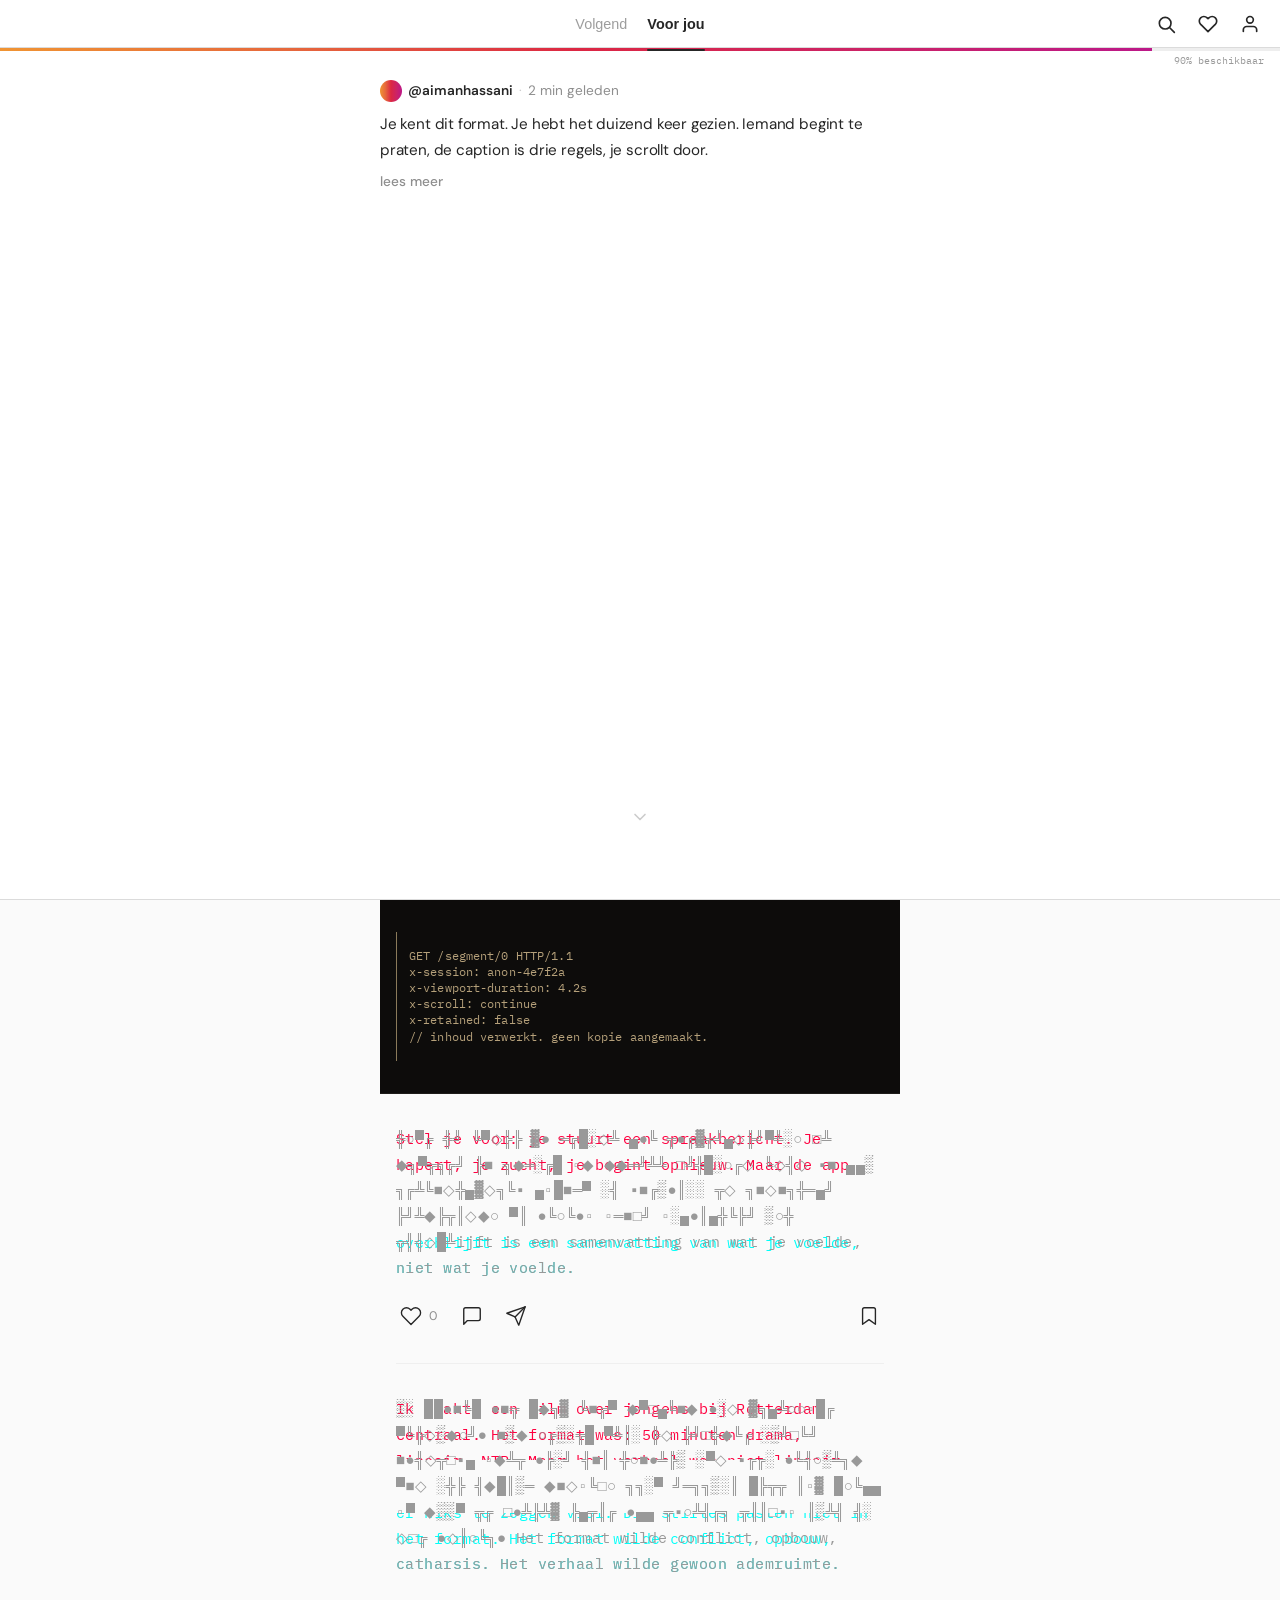
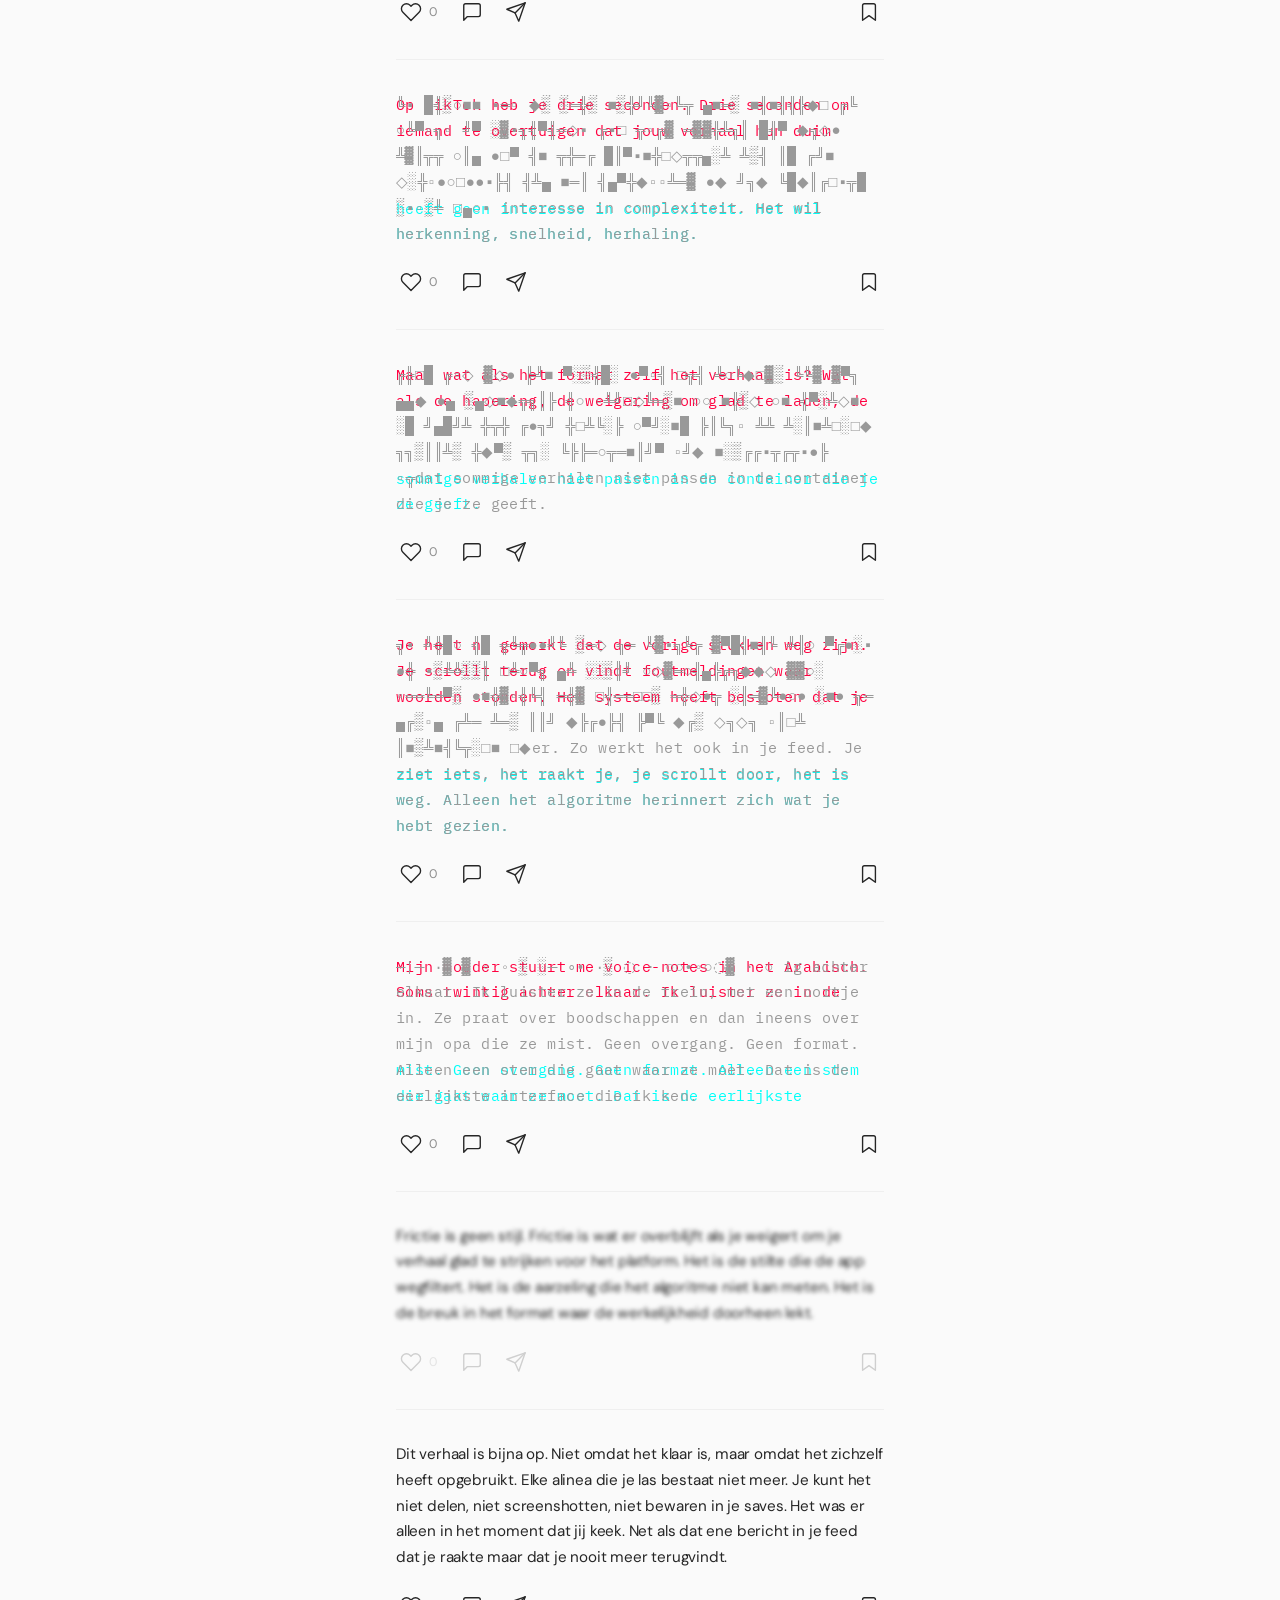
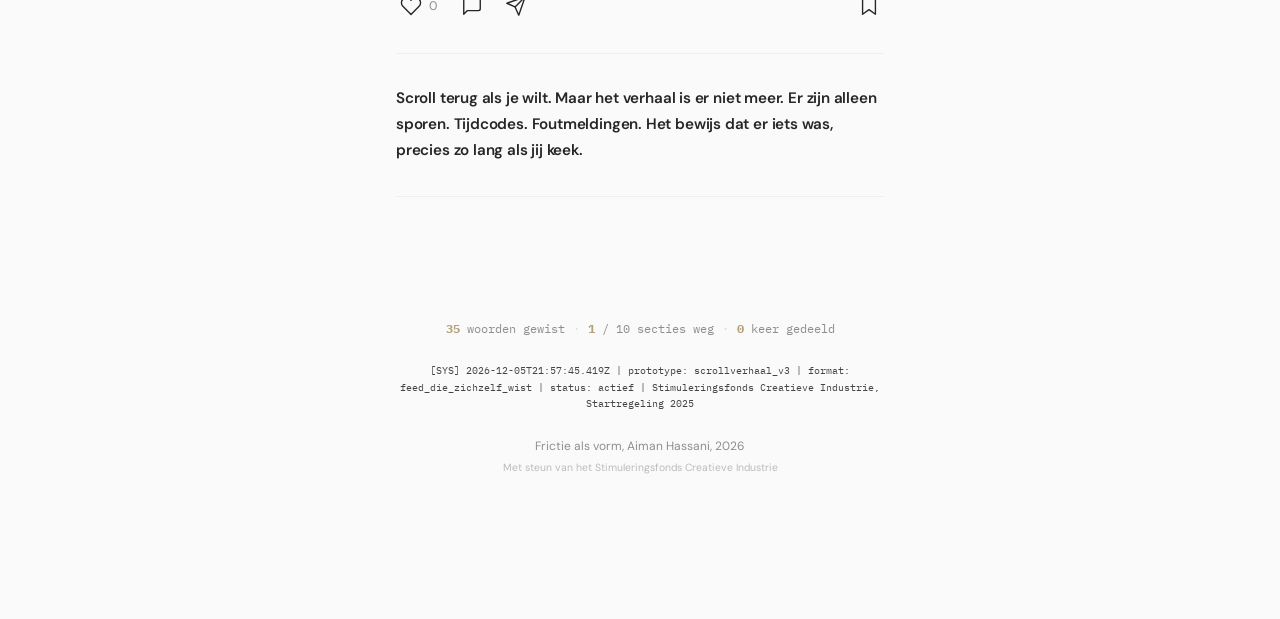
==== index.html @ 8cb54ba6 "Prototype 1: scrollverhaal als kapotte feed (v3)" ====
<!DOCTYPE html>
<html lang="nl">
<head>
  <meta charset="UTF-8">
  <meta name="viewport" content="width=device-width, initial-scale=1.0">
  <title>Frictie als vorm — Scrollverhaal</title>
  <!-- DM Sans: humanist, slightly warm — reads as "written by a person"
       IBM Plex Mono: institutional machine output, not hacker movie prop -->
  <link rel="preconnect" href="https://fonts.googleapis.com">
  <link rel="preconnect" href="https://fonts.gstatic.com" crossorigin>
  <link href="https://fonts.googleapis.com/css2?family=DM+Sans:ital,opsz,wght@0,9..40,400;0,9..40,500;0,9..40,600;1,9..40,400&family=IBM+Plex+Mono:wght@400;500&display=swap" rel="stylesheet">
  <link rel="stylesheet" href="glitch.css">
  <link rel="stylesheet" href="style.css">
</head>
<body>

  <!-- Platform nav: Volgend | Voor jou tabs + SVG icons
       The chrome stays pristine. Only what you said is at risk. -->
  <nav class="platform-nav">
    <div class="nav-left">
      <!-- wordmark only, no icon -->
    </div>

    <div class="nav-center">
      <button class="nav-tab" id="tabVolgend">Volgend</button>
      <button class="nav-tab nav-tab-active" id="tabVoorJou">Voor jou</button>
    </div>

    <div class="nav-right">
      <button class="nav-btn" aria-label="Zoeken">
        <svg width="20" height="20" viewBox="0 0 24 24" fill="none"
             stroke="currentColor" stroke-width="2"
             stroke-linecap="round" stroke-linejoin="round">
          <circle cx="11" cy="11" r="7"/>
          <line x1="16.5" y1="16.5" x2="22" y2="22"/>
        </svg>
      </button>
      <button class="nav-btn" aria-label="Notificaties">
        <svg width="20" height="20" viewBox="0 0 24 24" fill="none"
             stroke="currentColor" stroke-width="2"
             stroke-linecap="round" stroke-linejoin="round">
          <path d="M20.84 4.61a5.5 5.5 0 0 0-7.78 0L12 5.67l-1.06-1.06a5.5 5.5 0 0 0-7.78 7.78l1.06 1.06L12 21.23l7.78-7.78 1.06-1.06a5.5 5.5 0 0 0 0-7.78z"/>
        </svg>
      </button>
      <button class="nav-btn" aria-label="Profiel">
        <svg width="20" height="20" viewBox="0 0 24 24" fill="none"
             stroke="currentColor" stroke-width="2"
             stroke-linecap="round" stroke-linejoin="round">
          <path d="M20 21v-2a4 4 0 0 0-4-4H8a4 4 0 0 0-4 4v2"/>
          <circle cx="12" cy="7" r="4"/>
        </svg>
      </button>
    </div>
  </nav>

  <!-- Progress bar die achteruit gaat -->
  <div class="progress-container">
    <div class="progress-bar" id="progressBar"></div>
    <span class="progress-label" id="progressLabel">100% beschikbaar</span>
  </div>

  <header class="intro">
    <div class="intro-inner">
      <!-- No meta-commentary title. The first screen looks like a real post.
           The dissolution should be a shock, not a fulfilled expectation. -->
      <p class="intro-meta">
        <span class="intro-avatar" aria-hidden="true"></span>
        <span class="intro-author">@aimanhassani</span>
        <span class="intro-dot">·</span>
        <span class="intro-time">2 min geleden</span>
      </p>
      <p class="intro-caption">Je kent dit format. Je hebt het duizend keer gezien. Iemand begint te praten, de caption is drie regels, je scrollt door.</p>
      <!-- "lees meer" is non-functional — like Instagram's caption expand.
           It exists only to sell the platform mimicry. Scroll to continue. -->
      <p class="intro-more"><span class="intro-more-link">lees meer</span></p>
    </div>
    <!-- SVG chevron, not Unicode arrow — Instagram doesn't have scroll indicators
         but we keep a subtle one for affordance; it hides on first scroll -->
    <div class="scroll-indicator" id="scrollIndicator">
      <svg width="20" height="20" viewBox="0 0 24 24" fill="none"
           stroke="currentColor" stroke-width="2"
           stroke-linecap="round" stroke-linejoin="round">
        <polyline points="6 9 12 15 18 9"/>
      </svg>
    </div>
  </header>

  <main id="story">

    <section class="segment" data-segment="0">
      <div class="segment-content">
        <p>Je kent dit format. Je hebt het duizend keer gezien. Iemand begint te praten, de caption is drie regels, je scrollt door. Het algoritme zegt: deze persoon is 6,2 seconden je aandacht waard. Daarna: volgende.</p>
      </div>
      <div class="segment-ghost" aria-hidden="true"></div>
      <div class="segment-ui">
        <button class="ui-heart" aria-label="Vind ik leuk">
          <svg width="22" height="22" viewBox="0 0 24 24" fill="none" stroke="currentColor" stroke-width="1.5" stroke-linecap="round" stroke-linejoin="round" aria-hidden="true"><path d="M20.84 4.61a5.5 5.5 0 0 0-7.78 0L12 5.67l-1.06-1.06a5.5 5.5 0 0 0-7.78 7.78l1.06 1.06L12 21.23l7.78-7.78 1.06-1.06a5.5 5.5 0 0 0 0-7.78z"/></svg>
          <span class="heart-count">0</span>
        </button>
        <button class="ui-comment" aria-label="Reageren">
          <svg width="22" height="22" viewBox="0 0 24 24" fill="none" stroke="currentColor" stroke-width="1.5" stroke-linecap="round" stroke-linejoin="round" aria-hidden="true"><path d="M21 15a2 2 0 0 1-2 2H7l-4 4V5a2 2 0 0 1 2-2h14a2 2 0 0 1 2 2z"/></svg>
          <span class="ui-err">uitgeschakeld</span>
        </button>
        <button class="ui-share" aria-label="Delen">
          <svg width="22" height="22" viewBox="0 0 24 24" fill="none" stroke="currentColor" stroke-width="1.5" stroke-linecap="round" stroke-linejoin="round" aria-hidden="true"><line x1="22" y1="2" x2="11" y2="13"/><polygon points="22 2 15 22 11 13 2 9 22 2"/></svg>
          <span class="ui-err">niet deelbaar</span>
        </button>
        <button class="ui-save" aria-label="Opslaan">
          <svg width="22" height="22" viewBox="0 0 24 24" fill="none" stroke="currentColor" stroke-width="1.5" stroke-linecap="round" stroke-linejoin="round" aria-hidden="true"><path d="M19 21l-7-5-7 5V5a2 2 0 0 1 2-2h10a2 2 0 0 1 2 2z"/></svg>
          <span class="ui-err">niet op te slaan</span>
        </button>
      </div>
    </section>

    <section class="segment" data-segment="1">
      <div class="segment-content">
        <p>Stel je voor: je stuurt een spraakbericht. Je hapert, je zucht, je begint opnieuw. Maar de app transcribeert alleen de woorden. De aarzeling verdwijnt. De stilte wordt witruimte. Wat overblijft is een samenvatting van wat je voelde, niet wat je voelde.</p>
      </div>
      <div class="segment-ghost" aria-hidden="true"></div>
      <div class="segment-ui">
        <button class="ui-heart" aria-label="Vind ik leuk">
          <svg width="22" height="22" viewBox="0 0 24 24" fill="none" stroke="currentColor" stroke-width="1.5" stroke-linecap="round" stroke-linejoin="round" aria-hidden="true"><path d="M20.84 4.61a5.5 5.5 0 0 0-7.78 0L12 5.67l-1.06-1.06a5.5 5.5 0 0 0-7.78 7.78l1.06 1.06L12 21.23l7.78-7.78 1.06-1.06a5.5 5.5 0 0 0 0-7.78z"/></svg>
          <span class="heart-count">0</span>
        </button>
        <button class="ui-comment" aria-label="Reageren">
          <svg width="22" height="22" viewBox="0 0 24 24" fill="none" stroke="currentColor" stroke-width="1.5" stroke-linecap="round" stroke-linejoin="round" aria-hidden="true"><path d="M21 15a2 2 0 0 1-2 2H7l-4 4V5a2 2 0 0 1 2-2h14a2 2 0 0 1 2 2z"/></svg>
          <span class="ui-err">uitgeschakeld</span>
        </button>
        <button class="ui-share" aria-label="Delen">
          <svg width="22" height="22" viewBox="0 0 24 24" fill="none" stroke="currentColor" stroke-width="1.5" stroke-linecap="round" stroke-linejoin="round" aria-hidden="true"><line x1="22" y1="2" x2="11" y2="13"/><polygon points="22 2 15 22 11 13 2 9 22 2"/></svg>
          <span class="ui-err">niet deelbaar</span>
        </button>
        <button class="ui-save" aria-label="Opslaan">
          <svg width="22" height="22" viewBox="0 0 24 24" fill="none" stroke="currentColor" stroke-width="1.5" stroke-linecap="round" stroke-linejoin="round" aria-hidden="true"><path d="M19 21l-7-5-7 5V5a2 2 0 0 1 2-2h10a2 2 0 0 1 2 2z"/></svg>
          <span class="ui-err">niet op te slaan</span>
        </button>
      </div>
    </section>

    <section class="segment" data-segment="2">
      <div class="segment-content">
        <p>Ik maakte een film over jongens bij Rotterdam Centraal. Het format was: 50 minuten drama, lineair, NTR. Maar het verhaal was niet lineair. Het had gaten. Stiltes waar niemand iets zei omdat er niks te zeggen viel. Die stiltes pasten niet in het format. Het format wilde conflict, opbouw, catharsis. Het verhaal wilde gewoon ademruimte.</p>
      </div>
      <div class="segment-ghost" aria-hidden="true"></div>
      <div class="segment-ui">
        <button class="ui-heart" aria-label="Vind ik leuk">
          <svg width="22" height="22" viewBox="0 0 24 24" fill="none" stroke="currentColor" stroke-width="1.5" stroke-linecap="round" stroke-linejoin="round" aria-hidden="true"><path d="M20.84 4.61a5.5 5.5 0 0 0-7.78 0L12 5.67l-1.06-1.06a5.5 5.5 0 0 0-7.78 7.78l1.06 1.06L12 21.23l7.78-7.78 1.06-1.06a5.5 5.5 0 0 0 0-7.78z"/></svg>
          <span class="heart-count">0</span>
        </button>
        <button class="ui-comment" aria-label="Reageren">
          <svg width="22" height="22" viewBox="0 0 24 24" fill="none" stroke="currentColor" stroke-width="1.5" stroke-linecap="round" stroke-linejoin="round" aria-hidden="true"><path d="M21 15a2 2 0 0 1-2 2H7l-4 4V5a2 2 0 0 1 2-2h14a2 2 0 0 1 2 2z"/></svg>
          <span class="ui-err">uitgeschakeld</span>
        </button>
        <button class="ui-share" aria-label="Delen">
          <svg width="22" height="22" viewBox="0 0 24 24" fill="none" stroke="currentColor" stroke-width="1.5" stroke-linecap="round" stroke-linejoin="round" aria-hidden="true"><line x1="22" y1="2" x2="11" y2="13"/><polygon points="22 2 15 22 11 13 2 9 22 2"/></svg>
          <span class="ui-err">niet deelbaar</span>
        </button>
        <button class="ui-save" aria-label="Opslaan">
          <svg width="22" height="22" viewBox="0 0 24 24" fill="none" stroke="currentColor" stroke-width="1.5" stroke-linecap="round" stroke-linejoin="round" aria-hidden="true"><path d="M19 21l-7-5-7 5V5a2 2 0 0 1 2-2h10a2 2 0 0 1 2 2z"/></svg>
          <span class="ui-err">niet op te slaan</span>
        </button>
      </div>
    </section>

    <section class="segment" data-segment="3">
      <div class="segment-content">
        <p>Op TikTok heb je drie seconden. Drie seconden om iemand te overtuigen dat jouw verhaal hun duim waard is. Dat is geen storytelling. Dat is een sollicitatie bij een algoritme. En het algoritme heeft geen interesse in complexiteit. Het wil herkenning, snelheid, herhaling.</p>
      </div>
      <div class="segment-ghost" aria-hidden="true"></div>
      <div class="segment-ui">
        <button class="ui-heart" aria-label="Vind ik leuk">
          <svg width="22" height="22" viewBox="0 0 24 24" fill="none" stroke="currentColor" stroke-width="1.5" stroke-linecap="round" stroke-linejoin="round" aria-hidden="true"><path d="M20.84 4.61a5.5 5.5 0 0 0-7.78 0L12 5.67l-1.06-1.06a5.5 5.5 0 0 0-7.78 7.78l1.06 1.06L12 21.23l7.78-7.78 1.06-1.06a5.5 5.5 0 0 0 0-7.78z"/></svg>
          <span class="heart-count">0</span>
        </button>
        <button class="ui-comment" aria-label="Reageren">
          <svg width="22" height="22" viewBox="0 0 24 24" fill="none" stroke="currentColor" stroke-width="1.5" stroke-linecap="round" stroke-linejoin="round" aria-hidden="true"><path d="M21 15a2 2 0 0 1-2 2H7l-4 4V5a2 2 0 0 1 2-2h14a2 2 0 0 1 2 2z"/></svg>
          <span class="ui-err">uitgeschakeld</span>
        </button>
        <button class="ui-share" aria-label="Delen">
          <svg width="22" height="22" viewBox="0 0 24 24" fill="none" stroke="currentColor" stroke-width="1.5" stroke-linecap="round" stroke-linejoin="round" aria-hidden="true"><line x1="22" y1="2" x2="11" y2="13"/><polygon points="22 2 15 22 11 13 2 9 22 2"/></svg>
          <span class="ui-err">niet deelbaar</span>
        </button>
        <button class="ui-save" aria-label="Opslaan">
          <svg width="22" height="22" viewBox="0 0 24 24" fill="none" stroke="currentColor" stroke-width="1.5" stroke-linecap="round" stroke-linejoin="round" aria-hidden="true"><path d="M19 21l-7-5-7 5V5a2 2 0 0 1 2-2h10a2 2 0 0 1 2 2z"/></svg>
          <span class="ui-err">niet op te slaan</span>
        </button>
      </div>
    </section>

    <section class="segment" data-segment="4">
      <div class="segment-content">
        <p>Maar wat als het format zelf het verhaal is? Wat als de hapering, de weigering om glad te laden, de tekst die niet blijft staan, juist de betekenis draagt? Niet als kunstgreep. Als eerlijkheid. Omdat sommige verhalen niet passen in de container die je ze geeft.</p>
      </div>
      <div class="segment-ghost" aria-hidden="true"></div>
      <div class="segment-ui">
        <button class="ui-heart" aria-label="Vind ik leuk">
          <svg width="22" height="22" viewBox="0 0 24 24" fill="none" stroke="currentColor" stroke-width="1.5" stroke-linecap="round" stroke-linejoin="round" aria-hidden="true"><path d="M20.84 4.61a5.5 5.5 0 0 0-7.78 0L12 5.67l-1.06-1.06a5.5 5.5 0 0 0-7.78 7.78l1.06 1.06L12 21.23l7.78-7.78 1.06-1.06a5.5 5.5 0 0 0 0-7.78z"/></svg>
          <span class="heart-count">0</span>
        </button>
        <button class="ui-comment" aria-label="Reageren">
          <svg width="22" height="22" viewBox="0 0 24 24" fill="none" stroke="currentColor" stroke-width="1.5" stroke-linecap="round" stroke-linejoin="round" aria-hidden="true"><path d="M21 15a2 2 0 0 1-2 2H7l-4 4V5a2 2 0 0 1 2-2h14a2 2 0 0 1 2 2z"/></svg>
          <span class="ui-err">uitgeschakeld</span>
        </button>
        <button class="ui-share" aria-label="Delen">
          <svg width="22" height="22" viewBox="0 0 24 24" fill="none" stroke="currentColor" stroke-width="1.5" stroke-linecap="round" stroke-linejoin="round" aria-hidden="true"><line x1="22" y1="2" x2="11" y2="13"/><polygon points="22 2 15 22 11 13 2 9 22 2"/></svg>
          <span class="ui-err">niet deelbaar</span>
        </button>
        <button class="ui-save" aria-label="Opslaan">
          <svg width="22" height="22" viewBox="0 0 24 24" fill="none" stroke="currentColor" stroke-width="1.5" stroke-linecap="round" stroke-linejoin="round" aria-hidden="true"><path d="M19 21l-7-5-7 5V5a2 2 0 0 1 2-2h10a2 2 0 0 1 2 2z"/></svg>
          <span class="ui-err">niet op te slaan</span>
        </button>
      </div>
    </section>

    <section class="segment" data-segment="5">
      <div class="segment-content">
        <p>Je hebt nu gemerkt dat de vorige stukken weg zijn. Je scrollt terug en vindt foutmeldingen waar woorden stonden. Het systeem heeft besloten dat je klaar was met die tekst. Jij had daar geen zeggenschap over. Zo werkt het ook in je feed. Je ziet iets, het raakt je, je scrollt door, het is weg. Alleen het algoritme herinnert zich wat je hebt gezien.</p>
      </div>
      <div class="segment-ghost" aria-hidden="true"></div>
      <div class="segment-ui">
        <button class="ui-heart" aria-label="Vind ik leuk">
          <svg width="22" height="22" viewBox="0 0 24 24" fill="none" stroke="currentColor" stroke-width="1.5" stroke-linecap="round" stroke-linejoin="round" aria-hidden="true"><path d="M20.84 4.61a5.5 5.5 0 0 0-7.78 0L12 5.67l-1.06-1.06a5.5 5.5 0 0 0-7.78 7.78l1.06 1.06L12 21.23l7.78-7.78 1.06-1.06a5.5 5.5 0 0 0 0-7.78z"/></svg>
          <span class="heart-count">0</span>
        </button>
        <button class="ui-comment" aria-label="Reageren">
          <svg width="22" height="22" viewBox="0 0 24 24" fill="none" stroke="currentColor" stroke-width="1.5" stroke-linecap="round" stroke-linejoin="round" aria-hidden="true"><path d="M21 15a2 2 0 0 1-2 2H7l-4 4V5a2 2 0 0 1 2-2h14a2 2 0 0 1 2 2z"/></svg>
          <span class="ui-err">uitgeschakeld</span>
        </button>
        <button class="ui-share" aria-label="Delen">
          <svg width="22" height="22" viewBox="0 0 24 24" fill="none" stroke="currentColor" stroke-width="1.5" stroke-linecap="round" stroke-linejoin="round" aria-hidden="true"><line x1="22" y1="2" x2="11" y2="13"/><polygon points="22 2 15 22 11 13 2 9 22 2"/></svg>
          <span class="ui-err">niet deelbaar</span>
        </button>
        <button class="ui-save" aria-label="Opslaan">
          <svg width="22" height="22" viewBox="0 0 24 24" fill="none" stroke="currentColor" stroke-width="1.5" stroke-linecap="round" stroke-linejoin="round" aria-hidden="true"><path d="M19 21l-7-5-7 5V5a2 2 0 0 1 2-2h10a2 2 0 0 1 2 2z"/></svg>
          <span class="ui-err">niet op te slaan</span>
        </button>
      </div>
    </section>

    <section class="segment" data-segment="6">
      <div class="segment-content">
        <p>Mijn moeder stuurt me voice-notes in het Arabisch. Soms twintig achter elkaar. Ik luister ze in de trein, met een oortje in. Ze praat over boodschappen en dan ineens over mijn opa die ze mist. Geen overgang. Geen format. Alleen een stem die gaat waar ze moet. Dat is de eerlijkste interface die ik ken.</p>
      </div>
      <div class="segment-ghost" aria-hidden="true"></div>
      <div class="segment-ui">
        <button class="ui-heart" aria-label="Vind ik leuk">
          <svg width="22" height="22" viewBox="0 0 24 24" fill="none" stroke="currentColor" stroke-width="1.5" stroke-linecap="round" stroke-linejoin="round" aria-hidden="true"><path d="M20.84 4.61a5.5 5.5 0 0 0-7.78 0L12 5.67l-1.06-1.06a5.5 5.5 0 0 0-7.78 7.78l1.06 1.06L12 21.23l7.78-7.78 1.06-1.06a5.5 5.5 0 0 0 0-7.78z"/></svg>
          <span class="heart-count">0</span>
        </button>
        <button class="ui-comment" aria-label="Reageren">
          <svg width="22" height="22" viewBox="0 0 24 24" fill="none" stroke="currentColor" stroke-width="1.5" stroke-linecap="round" stroke-linejoin="round" aria-hidden="true"><path d="M21 15a2 2 0 0 1-2 2H7l-4 4V5a2 2 0 0 1 2-2h14a2 2 0 0 1 2 2z"/></svg>
          <span class="ui-err">uitgeschakeld</span>
        </button>
        <button class="ui-share" aria-label="Delen">
          <svg width="22" height="22" viewBox="0 0 24 24" fill="none" stroke="currentColor" stroke-width="1.5" stroke-linecap="round" stroke-linejoin="round" aria-hidden="true"><line x1="22" y1="2" x2="11" y2="13"/><polygon points="22 2 15 22 11 13 2 9 22 2"/></svg>
          <span class="ui-err">niet deelbaar</span>
        </button>
        <button class="ui-save" aria-label="Opslaan">
          <svg width="22" height="22" viewBox="0 0 24 24" fill="none" stroke="currentColor" stroke-width="1.5" stroke-linecap="round" stroke-linejoin="round" aria-hidden="true"><path d="M19 21l-7-5-7 5V5a2 2 0 0 1 2-2h10a2 2 0 0 1 2 2z"/></svg>
          <span class="ui-err">niet op te slaan</span>
        </button>
      </div>
    </section>

    <section class="segment" data-segment="7">
      <div class="segment-content">
        <p>Frictie is geen stijl. Frictie is wat er overblijft als je weigert om je verhaal glad te strijken voor het platform. Het is de stilte die de app wegfiltert. Het is de aarzeling die het algoritme niet kan meten. Het is de breuk in het format waar de werkelijkheid doorheen lekt.</p>
      </div>
      <div class="segment-ghost" aria-hidden="true"></div>
      <div class="segment-ui">
        <button class="ui-heart" aria-label="Vind ik leuk">
          <svg width="22" height="22" viewBox="0 0 24 24" fill="none" stroke="currentColor" stroke-width="1.5" stroke-linecap="round" stroke-linejoin="round" aria-hidden="true"><path d="M20.84 4.61a5.5 5.5 0 0 0-7.78 0L12 5.67l-1.06-1.06a5.5 5.5 0 0 0-7.78 7.78l1.06 1.06L12 21.23l7.78-7.78 1.06-1.06a5.5 5.5 0 0 0 0-7.78z"/></svg>
          <span class="heart-count">0</span>
        </button>
        <button class="ui-comment" aria-label="Reageren">
          <svg width="22" height="22" viewBox="0 0 24 24" fill="none" stroke="currentColor" stroke-width="1.5" stroke-linecap="round" stroke-linejoin="round" aria-hidden="true"><path d="M21 15a2 2 0 0 1-2 2H7l-4 4V5a2 2 0 0 1 2-2h14a2 2 0 0 1 2 2z"/></svg>
          <span class="ui-err">uitgeschakeld</span>
        </button>
        <button class="ui-share" aria-label="Delen">
          <svg width="22" height="22" viewBox="0 0 24 24" fill="none" stroke="currentColor" stroke-width="1.5" stroke-linecap="round" stroke-linejoin="round" aria-hidden="true"><line x1="22" y1="2" x2="11" y2="13"/><polygon points="22 2 15 22 11 13 2 9 22 2"/></svg>
          <span class="ui-err">niet deelbaar</span>
        </button>
        <button class="ui-save" aria-label="Opslaan">
          <svg width="22" height="22" viewBox="0 0 24 24" fill="none" stroke="currentColor" stroke-width="1.5" stroke-linecap="round" stroke-linejoin="round" aria-hidden="true"><path d="M19 21l-7-5-7 5V5a2 2 0 0 1 2-2h10a2 2 0 0 1 2 2z"/></svg>
          <span class="ui-err">niet op te slaan</span>
        </button>
      </div>
    </section>

    <section class="segment" data-segment="8">
      <div class="segment-content">
        <p>Dit verhaal is bijna op. Niet omdat het klaar is, maar omdat het zichzelf heeft opgebruikt. Elke alinea die je las bestaat niet meer. Je kunt het niet delen, niet screenshotten, niet bewaren in je saves. Het was er alleen in het moment dat jij keek. Net als dat ene bericht in je feed dat je raakte maar dat je nooit meer terugvindt.</p>
      </div>
      <div class="segment-ghost" aria-hidden="true"></div>
      <div class="segment-ui">
        <button class="ui-heart" aria-label="Vind ik leuk">
          <svg width="22" height="22" viewBox="0 0 24 24" fill="none" stroke="currentColor" stroke-width="1.5" stroke-linecap="round" stroke-linejoin="round" aria-hidden="true"><path d="M20.84 4.61a5.5 5.5 0 0 0-7.78 0L12 5.67l-1.06-1.06a5.5 5.5 0 0 0-7.78 7.78l1.06 1.06L12 21.23l7.78-7.78 1.06-1.06a5.5 5.5 0 0 0 0-7.78z"/></svg>
          <span class="heart-count">0</span>
        </button>
        <button class="ui-comment" aria-label="Reageren">
          <svg width="22" height="22" viewBox="0 0 24 24" fill="none" stroke="currentColor" stroke-width="1.5" stroke-linecap="round" stroke-linejoin="round" aria-hidden="true"><path d="M21 15a2 2 0 0 1-2 2H7l-4 4V5a2 2 0 0 1 2-2h14a2 2 0 0 1 2 2z"/></svg>
          <span class="ui-err">uitgeschakeld</span>
        </button>
        <button class="ui-share" aria-label="Delen">
          <svg width="22" height="22" viewBox="0 0 24 24" fill="none" stroke="currentColor" stroke-width="1.5" stroke-linecap="round" stroke-linejoin="round" aria-hidden="true"><line x1="22" y1="2" x2="11" y2="13"/><polygon points="22 2 15 22 11 13 2 9 22 2"/></svg>
          <span class="ui-err">niet deelbaar</span>
        </button>
        <button class="ui-save" aria-label="Opslaan">
          <svg width="22" height="22" viewBox="0 0 24 24" fill="none" stroke="currentColor" stroke-width="1.5" stroke-linecap="round" stroke-linejoin="round" aria-hidden="true"><path d="M19 21l-7-5-7 5V5a2 2 0 0 1 2-2h10a2 2 0 0 1 2 2z"/></svg>
          <span class="ui-err">niet op te slaan</span>
        </button>
      </div>
    </section>

    <!-- Final segment: no engagement UI. The system has run out of its own language. -->
    <section class="segment segment-final" data-segment="9">
      <div class="segment-content">
        <p>Scroll terug als je wilt. Maar het verhaal is er niet meer. Er zijn alleen sporen. Tijdcodes. Foutmeldingen. Het bewijs dat er iets was, precies zo lang als jij keek.</p>
      </div>
      <div class="segment-ghost" aria-hidden="true"></div>
    </section>

  </main>

  <footer id="footer">
    <div class="footer-stats">
      <span class="stat"><span class="stat-num" id="wordsLost">0</span> woorden gewist</span>
      <span class="stat-sep">·</span>
      <span class="stat"><span class="stat-num" id="segmentsGone">0</span> / 10 secties weg</span>
      <span class="stat-sep">·</span>
      <span class="stat"><span class="stat-num">0</span> keer gedeeld</span>
    </div>
    <p class="footer-system" id="footerSystem"></p>
    <p class="credit">Frictie als vorm, Aiman Hassani, 2026<br>
    <span class="credit-sub">Met steun van het Stimuleringsfonds Creatieve Industrie</span></p>
  </footer>

  <script src="script.js"></script>
</body>
</html>
---- glitch.css ----
/* Gedeelde glitch-effecten voor Frictie als vorm */

/* Glitch tekst effect */
.glitch-text {
  position: relative;
  animation: glitch-skew 1s infinite linear alternate-reverse;
}

.glitch-text::before,
.glitch-text::after {
  content: attr(data-text);
  position: absolute;
  top: 0;
  left: 0;
  width: 100%;
  height: 100%;
}

.glitch-text::before {
  color: #ff0040;
  animation: glitch-anim 0.3s cubic-bezier(0.25, 0.46, 0.45, 0.94) both infinite;
  clip-path: polygon(0 0, 100% 0, 100% 35%, 0 35%);
  z-index: -1;
}

.glitch-text::after {
  color: #00fff9;
  animation: glitch-anim2 0.3s cubic-bezier(0.25, 0.46, 0.45, 0.94) reverse both infinite;
  clip-path: polygon(0 65%, 100% 65%, 100% 100%, 0 100%);
  z-index: -2;
}

@keyframes glitch-anim {
  0% { transform: translate(0); }
  20% { transform: translate(-3px, 3px); }
  40% { transform: translate(-3px, -3px); }
  60% { transform: translate(3px, 3px); }
  80% { transform: translate(3px, -3px); }
  100% { transform: translate(0); }
}

@keyframes glitch-anim2 {
  0% { transform: translate(0); }
  20% { transform: translate(3px, -3px); }
  40% { transform: translate(3px, 3px); }
  60% { transform: translate(-3px, -3px); }
  80% { transform: translate(-3px, 3px); }
  100% { transform: translate(0); }
}

@keyframes glitch-skew {
  0% { transform: skew(0deg); }
  20% { transform: skew(-0.5deg); }
  40% { transform: skew(0.5deg); }
  60% { transform: skew(-0.3deg); }
  80% { transform: skew(0.3deg); }
  100% { transform: skew(0deg); }
}

/* Scanline overlay */
.scanlines::after {
  content: '';
  position: fixed;
  top: 0;
  left: 0;
  width: 100%;
  height: 100%;
  background: repeating-linear-gradient(
    0deg,
    transparent,
    transparent 2px,
    rgba(0, 0, 0, 0.03) 2px,
    rgba(0, 0, 0, 0.03) 4px
  );
  pointer-events: none;
  z-index: 1000;
}

/* Glitch block: vervangt verdwenen tekst */
.glitch-block {
  background: #0a0a0a;
  color: #ff0040;
  font-family: 'Courier New', monospace;
  font-size: 0.75rem;
  line-height: 1.2;
  padding: 1rem;
  border-left: 2px solid #ff0040;
  overflow: hidden;
  position: relative;
}

.glitch-block::before {
  content: '';
  position: absolute;
  top: 0;
  left: 0;
  width: 100%;
  height: 100%;
  background: linear-gradient(
    transparent 50%,
    rgba(255, 0, 64, 0.03) 50%
  );
  background-size: 100% 4px;
  pointer-events: none;
}

/* Flicker animatie */
@keyframes flicker {
  0%, 100% { opacity: 1; }
  92% { opacity: 1; }
  93% { opacity: 0.8; }
  94% { opacity: 1; }
  96% { opacity: 0.6; }
  97% { opacity: 1; }
}

.flicker {
  animation: flicker 3s infinite;
}

/* Corrupt data look */
.corrupt {
  color: #333;
  font-family: 'Courier New', monospace;
  word-break: break-all;
  letter-spacing: -0.5px;
  font-size: 0.7rem;
  opacity: 0.6;
}
---- style.css ----
/* Prototype 1 v3: Scrollverhaal als kapotte feed */

/*
  COLOR SYSTEM — v3
  -----------------
  Concept: the system retains data after stripping the human signal.
  What it keeps is not red (danger) or cyan (hacker). It keeps residue.
  The color of a thermal print that has been in a drawer too long.
  Phosphor amber — not neon, not warning, not hostile. Just: degraded.

  All ghost segments share ONE color. The system is indifferent to content.
  It processed your voice-note the same way it processed the algorithm critique.
  Color variation per segment was conceptually wrong. Uniform residue is correct.

  Ghost amber: #b5a07a — low saturation, warm, archival. The color of data
  that was retained but not maintained. Derived from phosphor decay and
  thermal fax paper, not from terminal emulators.

  Dissolved ground: #0d0c0b — near-black with a warm undertone.
  Not pure black (#000) or cold charcoal (#0a0a0a). The warmth makes
  the amber ghost text feel deposited, not projected.

  Progress bar: corrected Instagram gradient (from #f09433 to #bc1888),
  not the blue-shifted version. The cheerful gradient against the dying
  page is the intended dissonance — but it should be precise parody.
  The gradient loses opacity as dissolution progresses (handled in JS,
  class .bar-fading below).

  Nav: stays white the entire time. Platform chrome is immune.
  Only what you said is at risk. When glitching starts, only the
  Volgend tab text corrupts — handled in JS.

  TYPOGRAPHY — v3
  ---------------
  DM Sans (body): humanist sans, warm humanist details in lowercase.
  Reads as "written by a person" — necessary before the machine erases it.
  IBM Plex Mono (terminal): institutional, corporate origin. Not a
  developer tool (JetBrains) or a design trend (Space Mono). The name
  alone carries meaning: a machine that belongs to an organization.
*/

:root {
  --ghost: #b5a07a;
  --ghost-border: #8a7a5a;
  --ground-dissolved: #0d0c0b;
  --ground-dissolved-border: #1e1c19;
  --platform-bg: #ffffff;
  --platform-border: #dbdbdb;
  --platform-text: #262626;
  --ig-gradient: linear-gradient(
    90deg,
    #f09433 0%,
    #e6683c 25%,
    #dc2743 50%,
    #cc2366 75%,
    #bc1888 100%
  );
}

* {
  margin: 0;
  padding: 0;
  box-sizing: border-box;
}

body {
  background: #fafafa;
  color: #262626;
  font-family: 'DM Sans', system-ui, sans-serif;
  font-size: 1rem;
  line-height: 1.6;
  overflow-x: hidden;
}

/* ---- PLATFORM NAV ---- */
.platform-nav {
  position: fixed;
  top: 0;
  left: 0;
  right: 0;
  height: 48px;
  background: #fff;
  border-bottom: 1px solid #dbdbdb;
  display: flex;
  align-items: center;
  justify-content: space-between;
  padding: 0 16px;
  z-index: 100;
  /* Nav stays white. No background transition. Chrome is immune. */
}

/* Volgend tab corrupts when glitching — handled in JS.
   The nav background never changes. Only what you said is at risk. */
.platform-nav.glitching #tabVolgend {
  color: var(--ghost);
  font-family: 'IBM Plex Mono', monospace;
  font-size: 0.72rem;
  letter-spacing: 0.04em;
}

.nav-left {
  width: 80px; /* balance the right side */
}

.nav-center {
  display: flex;
  gap: 20px;
  align-items: center;
}

.nav-tab {
  background: none;
  border: none;
  font-size: 0.9rem;
  font-weight: 500;
  color: rgba(38, 38, 38, 0.45);
  cursor: pointer;
  padding: 4px 0;
  position: relative;
  font-family: 'DM Sans', inherit;
  transition: color 0.2s ease;
  -webkit-tap-highlight-color: transparent;
}

.nav-tab-active {
  color: #262626;
  font-weight: 700;
}

.nav-tab-active::after {
  content: '';
  position: absolute;
  bottom: -15px;
  left: 0;
  right: 0;
  height: 2px;
  background: #262626;
  border-radius: 2px;
}

.nav-right {
  display: flex;
  align-items: center;
  gap: 14px;
  width: 80px;
  justify-content: flex-end;
}

.nav-btn {
  background: none;
  border: none;
  padding: 4px;
  cursor: pointer;
  color: #262626;
  display: flex;
  align-items: center;
  justify-content: center;
  transition: opacity 0.2s ease;
  -webkit-tap-highlight-color: transparent;
}

.nav-btn:hover {
  opacity: 0.6;
}

/* ---- PROGRESS BAR ---- */
.progress-container {
  position: fixed;
  top: 48px;
  left: 0;
  right: 0;
  height: 3px;
  background: #eee;
  z-index: 99;
  transition: background 0.5s ease;
}

.progress-bar {
  height: 100%;
  width: 100%;
  background: var(--ig-gradient);
  transition: width 0.4s ease, opacity 1s ease;
}

/* When >50% gone, the cheerful gradient loses the ability to perform.
   Not replaced — just spent. This is the parody becoming honest. */
.progress-bar.bar-fading {
  opacity: 0.35;
}

.progress-label {
  position: fixed;
  top: 52px;
  right: 16px;
  font-size: 0.65rem;
  color: #999;
  font-family: 'IBM Plex Mono', monospace;
  z-index: 99;
  transition: color 0.5s ease;
}

/* ---- INTRO ---- */
.intro {
  min-height: 100vh;
  display: flex;
  flex-direction: column;
  justify-content: center;
  align-items: center;
  padding: 80px 24px 40px;
  background: #fff;
  border-bottom: 1px solid #dbdbdb;
}

.intro-inner {
  max-width: 520px;
  width: 100%;
  /* Left-aligned — like a real post caption, not a landing page headline */
  text-align: left;
}

.intro-meta {
  display: flex;
  align-items: center;
  justify-content: flex-start;
  gap: 6px;
  font-size: 0.85rem;
  color: #8e8e8e;
  margin-bottom: 10px;
}

/* CSS avatar circle — Instagram gradient ring, recognizable before anything breaks */
.intro-avatar {
  width: 22px;
  height: 22px;
  border-radius: 50%;
  background: var(--ig-gradient);
  display: inline-block;
  flex-shrink: 0;
}

.intro-author {
  font-weight: 600;
  color: #262626;
}

.intro-dot {
  color: #ccc;
}

/* Caption styled like a real social media post — DM Sans at reading size,
   truncated to 2-3 lines exactly like a platform caption preview */
.intro-caption {
  font-size: 0.95rem;
  line-height: 1.7;
  color: #262626;
  letter-spacing: -0.012em;
  margin-bottom: 4px;
}

.intro-more {
  margin-bottom: 0;
}

.intro-more-link {
  font-size: 0.85rem;
  color: #8e8e8e;
  text-decoration: none;
  cursor: pointer;
  font-weight: 500;
}

.intro-more-link:hover {
  color: #444;
}

.scroll-indicator {
  color: #ccc;
  margin-top: auto;
  padding-bottom: 24px;
  animation: bounce 2s ease-in-out infinite;
}

@keyframes bounce {
  0%, 100% { transform: translateY(0); opacity: 0.3; }
  50% { transform: translateY(8px); opacity: 0.6; }
}

/* ---- STORY SEGMENTS ---- */
#story {
  max-width: 520px;
  margin: 0 auto;
  padding: 0 16px 10vh;
}

.segment {
  position: relative;
  padding: 32px 0;
  border-bottom: 1px solid #efefef;
}

.segment-content {
  transition: opacity 0.8s ease, filter 0.8s ease;
  position: relative;
}

.segment-content p {
  font-size: 0.95rem;
  line-height: 1.7;
  color: #262626;
  font-optical-sizing: auto;
  /* Structural friction: imperceptible tightness built into the base state.
     When ghost data appears at letter-spacing: 0.04em, the shift is felt. */
  letter-spacing: -0.012em;
}

/* ---- ENGAGEMENT UI ---- */
.segment-ui {
  display: flex;
  align-items: center;
  gap: 14px;
  margin-top: 12px;
  padding-top: 8px;
}

.segment-ui button {
  background: none;
  border: none;
  color: #262626;
  cursor: pointer;
  padding: 4px;
  font-family: inherit;
  display: flex;
  align-items: center;
  gap: 5px;
  transition: opacity 0.2s ease, transform 0.1s ease;
  -webkit-tap-highlight-color: transparent;
}

.segment-ui button:hover {
  opacity: 0.6;
}

.segment-ui button:active {
  transform: scale(0.92);
}

/* Bookmark pushed to right — same as Instagram layout */
.ui-save {
  margin-left: auto;
}

/* Heart: fill + stroke both turn red on like */
.ui-heart.liked svg {
  fill: #ed4956;
  stroke: #ed4956;
}

.heart-count {
  font-size: 0.78rem;
  color: #8e8e8e;
  min-width: 12px;
}

/* Error state: hide SVG, show text label */
.ui-err {
  display: none;
  font-size: 0.7rem;
}

.ui-comment.comment-failed svg,
.ui-share.share-failed svg,
.ui-save.save-failed svg {
  display: none;
}

/* Permanent failure. Same amber as ghost: the UI failed the same way the content failed. */
.ui-comment.comment-failed,
.ui-share.share-failed,
.ui-save.save-failed {
  cursor: default;
  pointer-events: none;
  color: var(--ghost);
}

.ui-comment.comment-failed .ui-err,
.ui-share.share-failed .ui-err,
.ui-save.save-failed .ui-err {
  display: inline;
}

/* ---- DISSOLVING ---- */
.segment.dissolving .segment-content {
  opacity: 0.2;
  filter: blur(2px);
}

.segment.dissolving .segment-ui {
  opacity: 0.2;
}

/* ---- SCRAMBLING ---- */
.segment.scrambling .segment-content p {
  font-family: 'IBM Plex Mono', monospace;
  color: #999;
  letter-spacing: 0.03em;
}

.segment.scrambling .segment-content p.glitch-text {
  overflow: hidden;
}

/* ---- DISSOLVED ---- */
.segment.dissolved .segment-content {
  display: none;
}

.segment.dissolved .segment-ui {
  display: none;
}

.segment.dissolved .segment-ghost {
  display: block;
}

.segment.dissolved {
  border-bottom-color: var(--ground-dissolved-border);
  background: var(--ground-dissolved);
  margin-left: -16px;
  margin-right: -16px;
  padding-left: 16px;
  padding-right: 16px;
}

/* Ghost data — one color, all segments. Thinner border (1px, not 2px):
   trace, not marking. Opacity-only appear: data doesn't slide in, it just exists. */
.segment-ghost {
  display: none;
  font-family: 'IBM Plex Mono', monospace;
  font-size: 0.72rem;
  line-height: 1.4;
  color: var(--ghost);
  padding: 16px 0 16px 12px;
  border-left: 1px solid var(--ghost-border);
  position: relative;
  white-space: pre-wrap;
  letter-spacing: 0.01em;
  animation: ghost-appear 0.5s ease-out;
}

/* Opacity-only: platform data doesn't arrive dramatically, it just exists. */
@keyframes ghost-appear {
  0%   { opacity: 0; }
  100% { opacity: 1; }
}

/* Segment 6 (moeder): same color, but slightly more visible.
   The system is indifferent — but there was more to lose here. */
.segment[data-segment="6"] .segment-ghost {
  font-size: 0.75rem;
  opacity: 0.85;
}

/* Final segment: the system has run out of its own language.
   Pure black. Body font. White at very low opacity. No border.
   The machine drops its technical register and just states it plainly. */
.segment[data-segment="9"].dissolved {
  background: #000;
  min-height: 50vh;
  display: flex;
  align-items: center;
  justify-content: center;
}

.segment[data-segment="9"].dissolved .segment-ghost {
  font-family: 'DM Sans', system-ui, sans-serif;
  font-size: 0.875rem;
  color: rgba(255, 255, 255, 0.32);
  text-align: center;
  padding: 48px 24px;
  border-left: none;
  line-height: 2.4;
  letter-spacing: 0.02em;
  animation: final-appear 2.5s ease-out;
}

@keyframes final-appear {
  0%   { opacity: 0; }
  55%  { opacity: 0; }
  100% { opacity: 1; }
}

/* Laatste segment */
.segment-final .segment-content p {
  font-weight: 600;
}

/* ---- FOOTER ---- */
#footer {
  max-width: 520px;
  margin: 0 auto;
  padding: 32px 16px 64px;
  text-align: center;
}

.footer-stats {
  display: flex;
  justify-content: center;
  gap: 8px;
  font-size: 0.75rem;
  color: #8e8e8e;
  margin-bottom: 24px;
  font-family: 'IBM Plex Mono', monospace;
}

.stat-num {
  color: var(--ghost);
  font-weight: 700;
}

.stat-sep {
  color: #ddd;
}

.footer-system {
  font-family: 'IBM Plex Mono', monospace;
  font-size: 0.65rem;
  color: #444;
  margin-bottom: 24px;
  line-height: 1.6;
}

.credit {
  font-size: 0.75rem;
  color: #8e8e8e;
  line-height: 1.8;
}

.credit-sub {
  font-size: 0.65rem;
  color: #bbb;
}

/* ---- GLITCH FLASH ---- */
.glitch-flash {
  position: fixed;
  top: 0;
  left: 0;
  width: 100%;
  height: 100%;
  pointer-events: none;
  z-index: 998;
  animation: flash 0.12s ease-out forwards;
}

@keyframes flash {
  0%   { background: rgba(181, 160, 122, 0.10); }
  50%  { background: rgba(13, 12, 11, 0.03); }
  100% { background: transparent; }
}

/* ---- PROGRESSIVE DARKENING ---- */
body.darkening {
  transition: background 2s ease;
}

body[data-dark="2"] { background: #efeeec; }
body[data-dark="3"] { background: #dedad6; }
body[data-dark="4"] { background: #403e3b; transition: background 1.5s ease; }
body[data-dark="5"] { background: #282622; }
body[data-dark="6"] { background: #18160f; }
body[data-dark="7"] { background: #100e0a; }
body[data-dark="8"],
body[data-dark="9"],
body[data-dark="10"] { background: #0d0c0b; }

body.darkening .segment:not(.dissolved) .segment-content p {
  transition: color 1.5s ease;
}

body[data-dark="4"] .segment:not(.dissolved) .segment-content p,
body[data-dark="5"] .segment:not(.dissolved) .segment-content p { color: #aaa; }
body[data-dark="6"] .segment:not(.dissolved) .segment-content p,
body[data-dark="7"] .segment:not(.dissolved) .segment-content p { color: #999; }
body[data-dark="8"] .segment:not(.dissolved) .segment-content p,
body[data-dark="9"] .segment:not(.dissolved) .segment-content p,
body[data-dark="10"] .segment:not(.dissolved) .segment-content p { color: #ccc; }

body.darkening .segment:not(.dissolved) {
  transition: border-color 1.5s ease;
}

body[data-dark="4"] .segment:not(.dissolved),
body[data-dark="5"] .segment:not(.dissolved),
body[data-dark="6"] .segment:not(.dissolved),
body[data-dark="7"] .segment:not(.dissolved),
body[data-dark="8"] .segment:not(.dissolved),
body[data-dark="9"] .segment:not(.dissolved),
body[data-dark="10"] .segment:not(.dissolved) { border-bottom-color: #333; }

body.darkening .segment-ui button { transition: color 1.5s ease; }

body[data-dark="4"] .segment-ui button,
body[data-dark="5"] .segment-ui button,
body[data-dark="6"] .segment-ui button,
body[data-dark="7"] .segment-ui button,
body[data-dark="8"] .segment-ui button,
body[data-dark="9"] .segment-ui button,
body[data-dark="10"] .segment-ui button { color: #555; }

body[data-dark="4"] .intro,
body[data-dark="5"] .intro,
body[data-dark="6"] .intro,
body[data-dark="7"] .intro,
body[data-dark="8"] .intro,
body[data-dark="9"] .intro,
body[data-dark="10"] .intro {
  background: #111;
  border-bottom-color: #333;
  transition: background 1.5s ease;
}

body[data-dark="4"] .intro-caption,
body[data-dark="5"] .intro-caption,
body[data-dark="6"] .intro-caption,
body[data-dark="7"] .intro-caption,
body[data-dark="8"] .intro-caption,
body[data-dark="9"] .intro-caption,
body[data-dark="10"] .intro-caption { color: #ccc; }

body[data-dark="4"] .intro-more-link,
body[data-dark="5"] .intro-more-link,
body[data-dark="6"] .intro-more-link,
body[data-dark="7"] .intro-more-link,
body[data-dark="8"] .intro-more-link,
body[data-dark="9"] .intro-more-link,
body[data-dark="10"] .intro-more-link { color: #555; }

body.darkening .progress-container {
  transition: background 1.5s ease;
}

body[data-dark="4"] .progress-container,
body[data-dark="5"] .progress-container,
body[data-dark="6"] .progress-container,
body[data-dark="7"] .progress-container,
body[data-dark="8"] .progress-container,
body[data-dark="9"] .progress-container,
body[data-dark="10"] .progress-container { background: #222; }

/* ---- REDUCED MOTION ---- */
@media (prefers-reduced-motion: reduce) {
  .scroll-indicator,
  .segment-ghost,
  .glitch-flash,
  .glitch-text,
  .glitch-text::before,
  .glitch-text::after {
    animation: none !important;
    transition: none !important;
  }

  .segment.dissolving .segment-content {
    opacity: 1;
    filter: none;
  }

  .segment.scrambling .segment-content p {
    color: #999;
  }
}

/* ---- RESPONSIVE ---- */
@media (max-width: 600px) {
  .intro-title {
    font-size: 1.5rem;
  }

  .segment-content p {
    font-size: 0.9rem;
  }

  .platform-nav {
    padding: 0 12px;
  }

  .nav-right {
    gap: 10px;
  }

  .nav-tab {
    font-size: 0.82rem;
  }
}
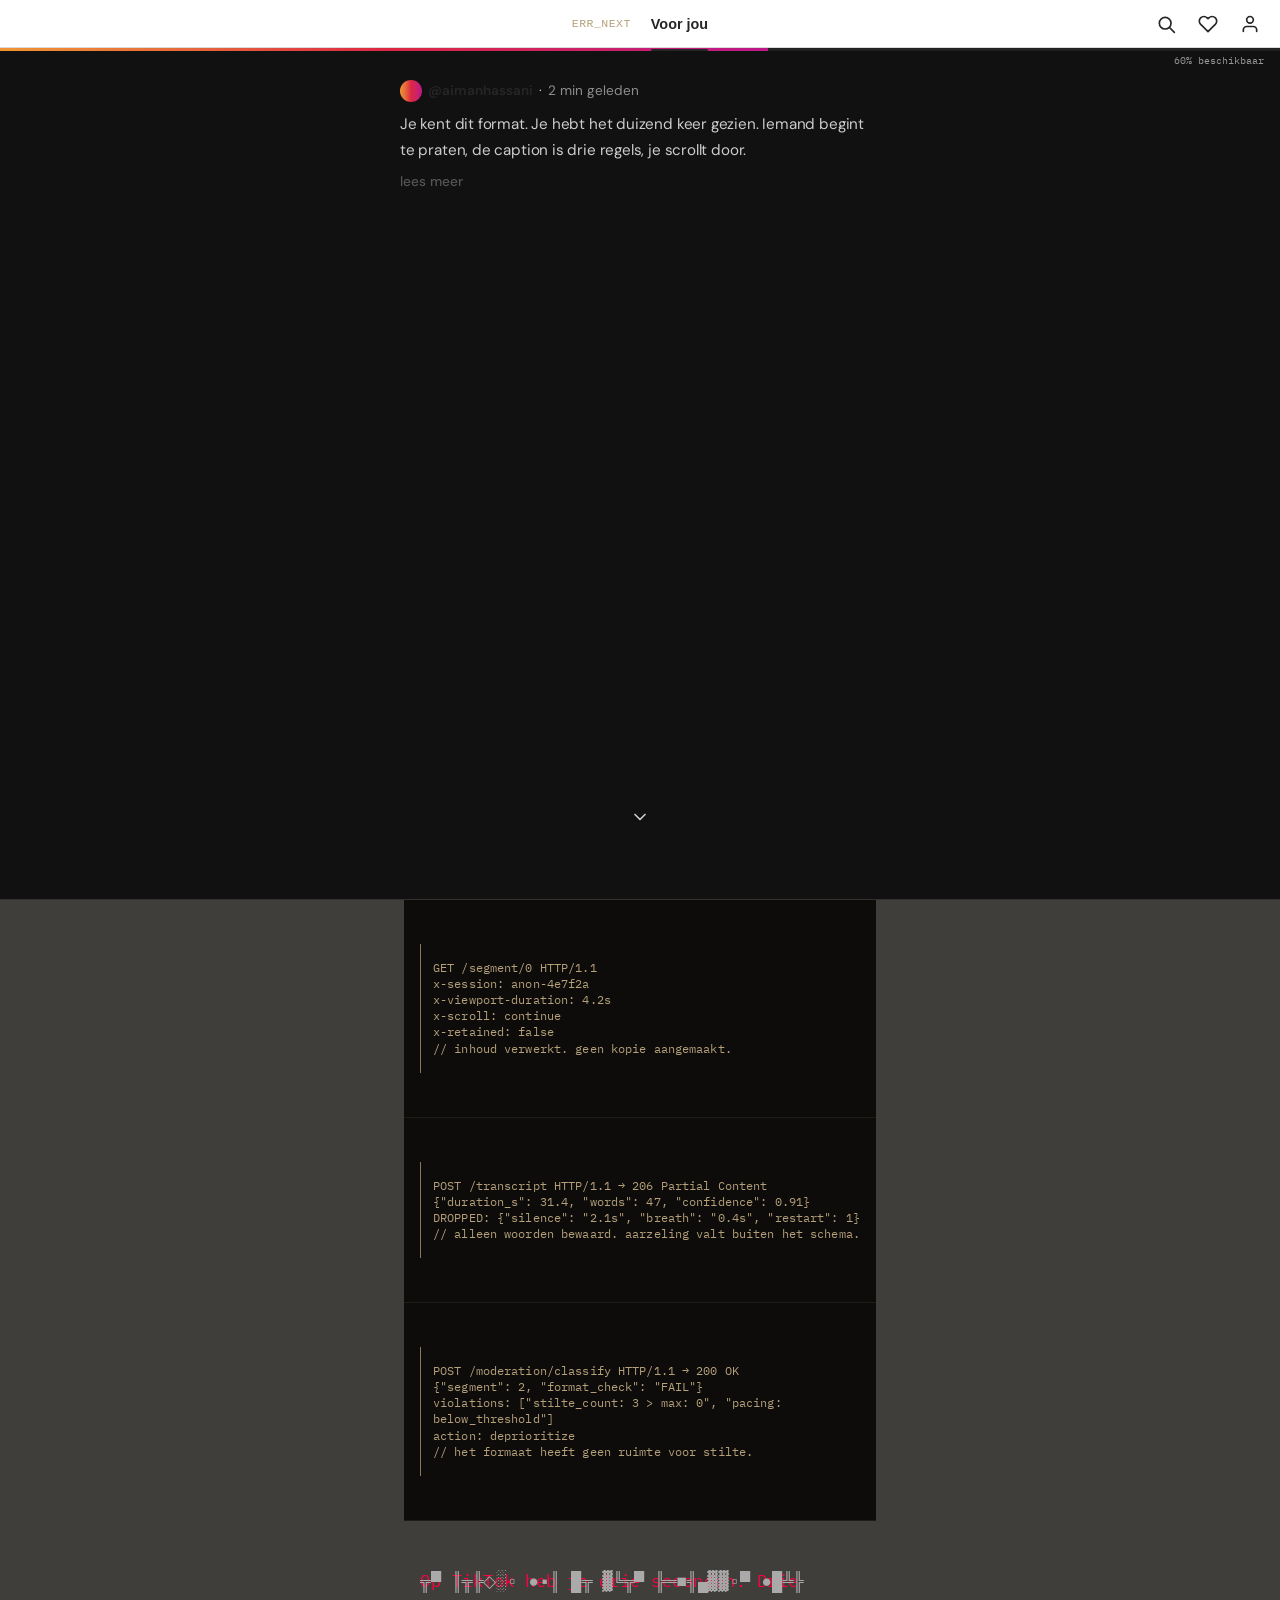
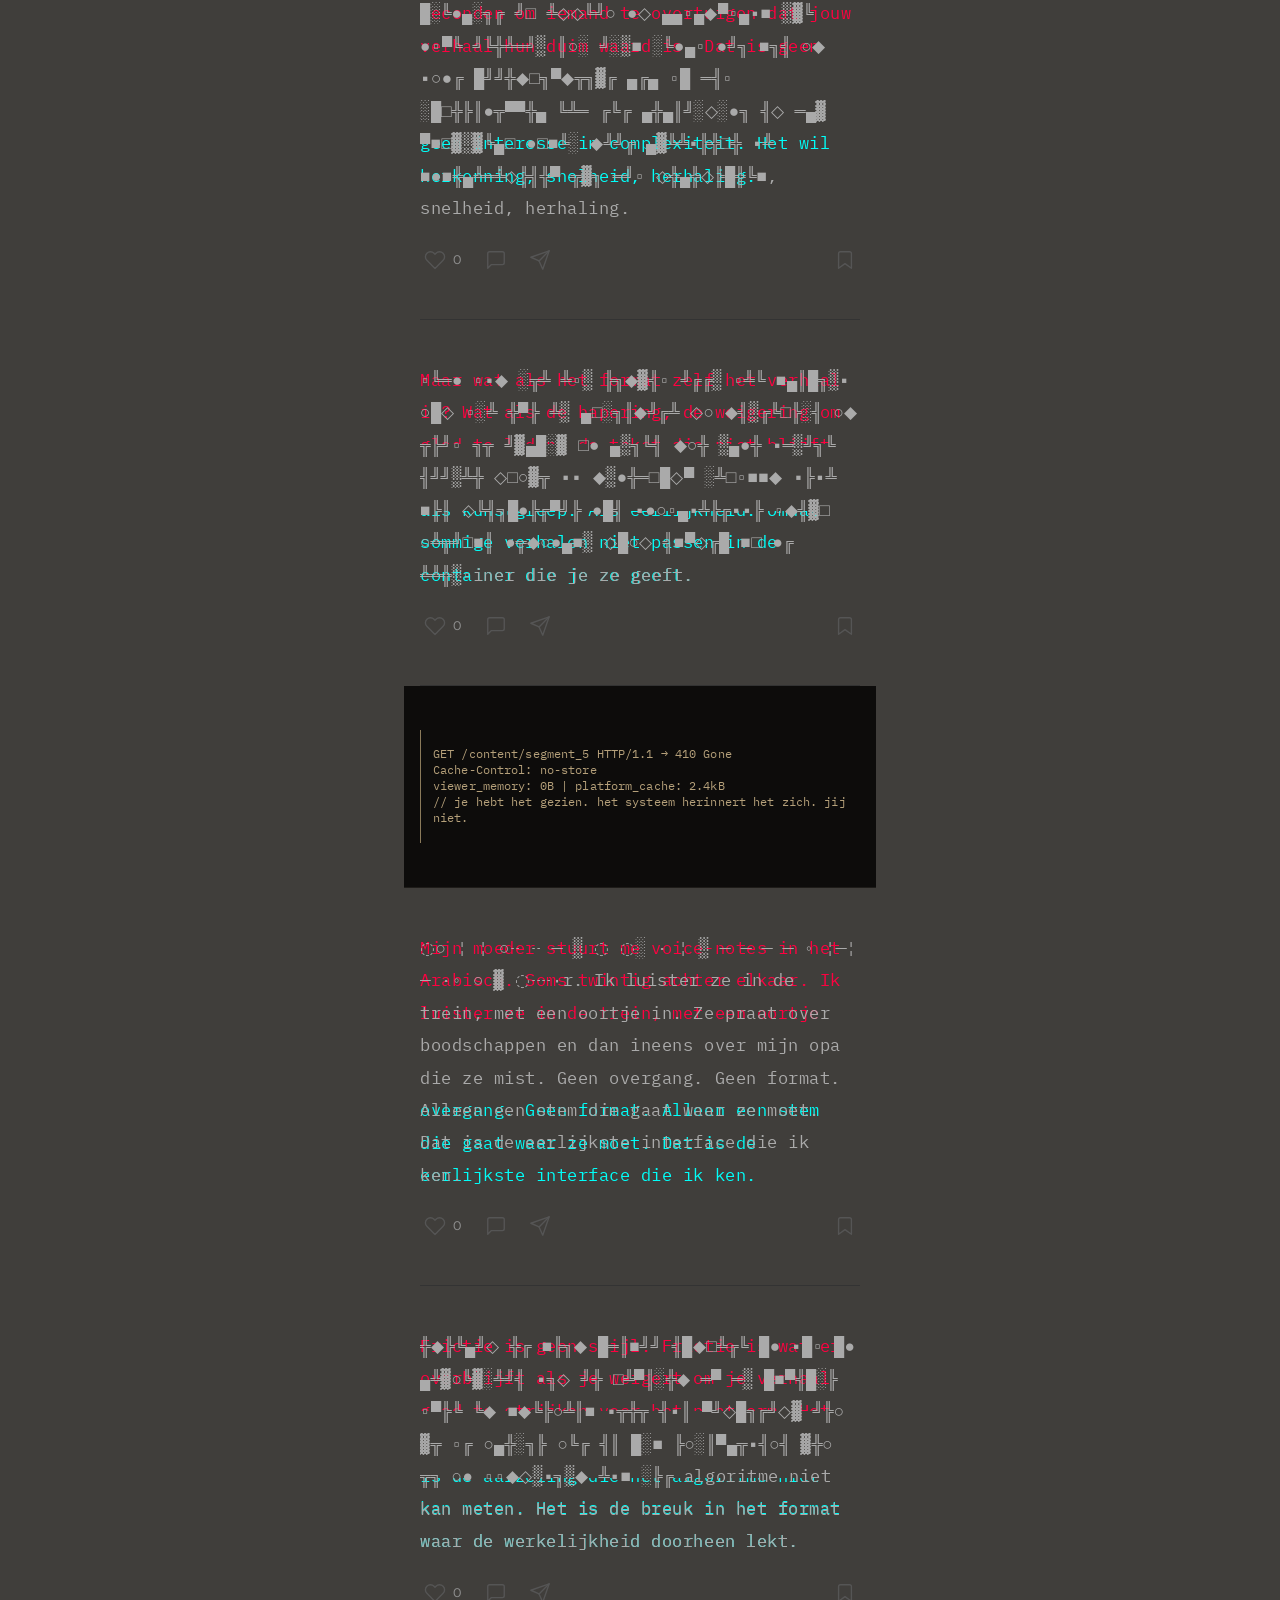
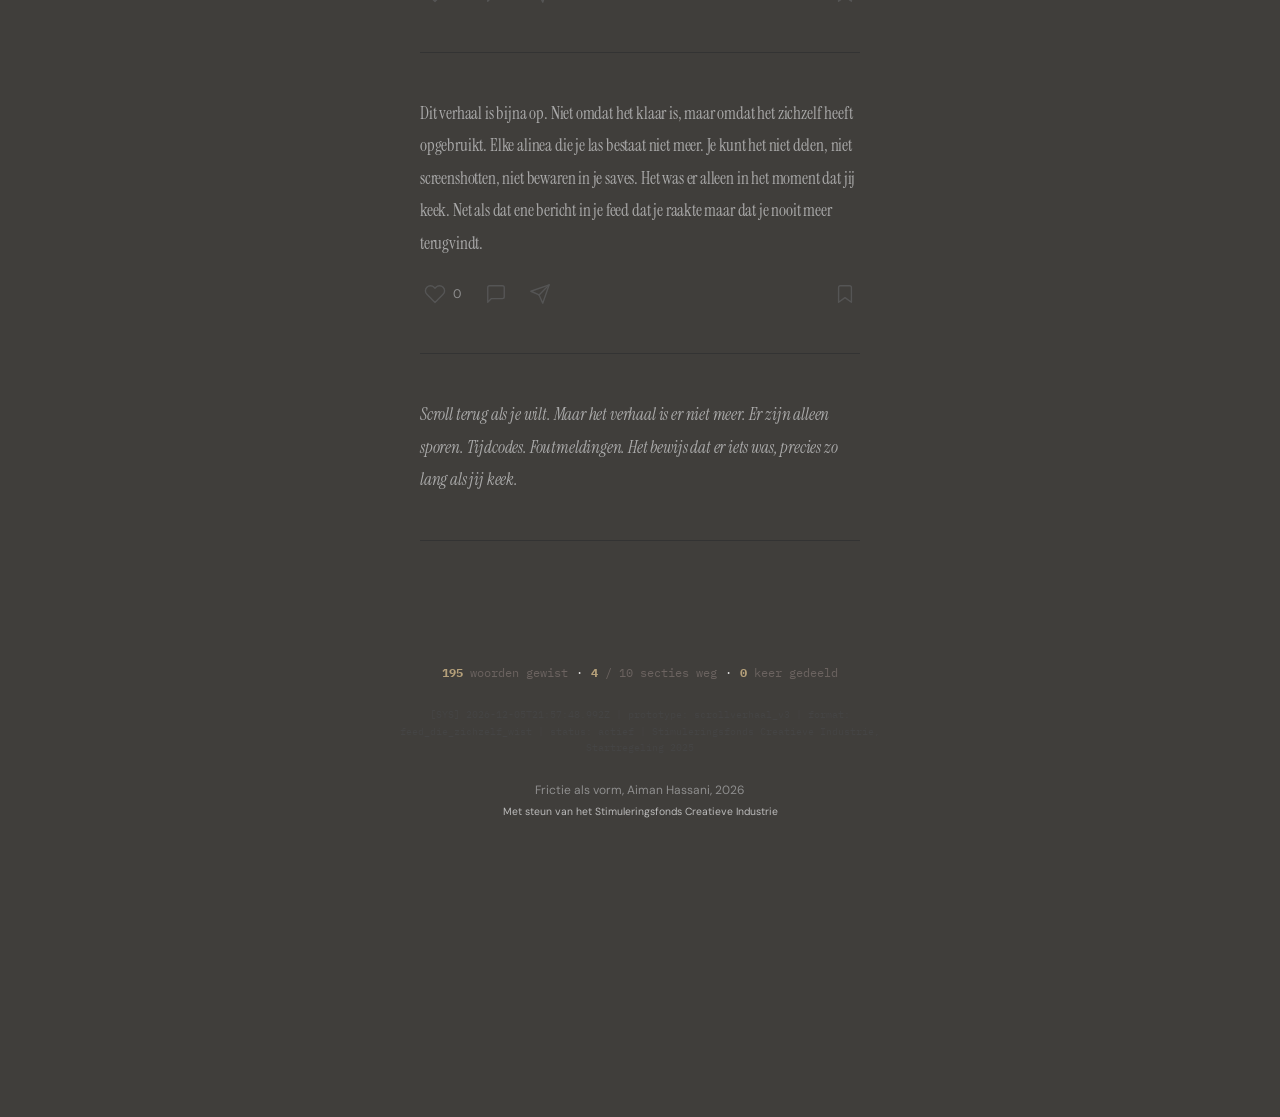
==== commit 6b8c4103: "v4: Instrument Serif essay register, warm cream palette, SVG engagement icons" ====
--- a/index.html
+++ b/index.html
@@ -8,7 +8,7 @@
        IBM Plex Mono: institutional machine output, not hacker movie prop -->
   <link rel="preconnect" href="https://fonts.googleapis.com">
   <link rel="preconnect" href="https://fonts.gstatic.com" crossorigin>
-  <link href="https://fonts.googleapis.com/css2?family=DM+Sans:ital,opsz,wght@0,9..40,400;0,9..40,500;0,9..40,600;1,9..40,400&family=IBM+Plex+Mono:wght@400;500&display=swap" rel="stylesheet">
+  <link href="https://fonts.googleapis.com/css2?family=DM+Sans:ital,opsz,wght@0,9..40,400;0,9..40,500;0,9..40,600;1,9..40,400&family=IBM+Plex+Mono:wght@400;500&family=Instrument+Serif:ital@0;1&display=swap" rel="stylesheet">
   <link rel="stylesheet" href="glitch.css">
   <link rel="stylesheet" href="style.css">
 </head>
--- a/style.css
+++ b/style.css
@@ -1,52 +1,53 @@
-/* Prototype 1 v3: Scrollverhaal als kapotte feed */
+/* Prototype 1 v4: Scrollverhaal als kapotte feed */
 
 /*
-  COLOR SYSTEM — v3
-  -----------------
-  Concept: the system retains data after stripping the human signal.
-  What it keeps is not red (danger) or cyan (hacker). It keeps residue.
-  The color of a thermal print that has been in a drawer too long.
-  Phosphor amber — not neon, not warning, not hostile. Just: degraded.
-
-  All ghost segments share ONE color. The system is indifferent to content.
-  It processed your voice-note the same way it processed the algorithm critique.
-  Color variation per segment was conceptually wrong. Uniform residue is correct.
-
-  Ghost amber: #b5a07a — low saturation, warm, archival. The color of data
-  that was retained but not maintained. Derived from phosphor decay and
-  thermal fax paper, not from terminal emulators.
-
-  Dissolved ground: #0d0c0b — near-black with a warm undertone.
-  Not pure black (#000) or cold charcoal (#0a0a0a). The warmth makes
-  the amber ghost text feel deposited, not projected.
-
-  Progress bar: corrected Instagram gradient (from #f09433 to #bc1888),
-  not the blue-shifted version. The cheerful gradient against the dying
-  page is the intended dissonance — but it should be precise parody.
-  The gradient loses opacity as dissolution progresses (handled in JS,
-  class .bar-fading below).
-
-  Nav: stays white the entire time. Platform chrome is immune.
-  Only what you said is at risk. When glitching starts, only the
-  Volgend tab text corrupts — handled in JS.
-
-  TYPOGRAPHY — v3
-  ---------------
-  DM Sans (body): humanist sans, warm humanist details in lowercase.
-  Reads as "written by a person" — necessary before the machine erases it.
-  IBM Plex Mono (terminal): institutional, corporate origin. Not a
-  developer tool (JetBrains) or a design trend (Space Mono). The name
-  alone carries meaning: a machine that belongs to an organization.
+  THREE TYPOGRAPHIC REGISTERS — v4
+  ---------------------------------
+  The piece moves through three visual languages:
+
+  1. PLATFORM surface (intro): DM Sans, white, platform chrome.
+     Looks like a post. The dissolution should be a shock.
+
+  2. ESSAY body (story segments): Instrument Serif, warm cream.
+     Reads as writing — not a caption, not a tweet. Someone made this.
+     The serif is not nostalgia. It is resistance to the caption format.
+
+  3. MACHINE residue (ghost data): IBM Plex Mono, near-black.
+     The system's language after it has stripped the human signal.
+     Corporate origin (IBM), not developer aesthetic (JetBrains).
+
+  The typographic shift from platform → essay → machine is the piece.
+  It is not decoration. It is structure.
+
+  COLORS
+  ------
+  Background: #f2ece3 — warm cream, archival. Not clinical white.
+  The warmth is not decorative. It makes the near-black dissolution
+  more violent when it arrives — more distance to fall.
+
+  Text: #1a1814 — warm near-black. Not cold #262626.
+  The warmth keeps the writing in the same temperature family
+  as the background. The ghost amber (#b5a07a) is in that family too.
+  The dissolved black (#0d0c0b) breaks from it deliberately.
+
+  Nav: stays white (#ffffff). Platform chrome is immune.
+  This is the one surface that does not warm up or darken.
+  Only what you said is at risk.
 */
 
 :root {
+  --bg: #f2ece3;
+  --bg-warm: #e8e0d5;
+  --text: #1a1814;
+  --text-muted: #6b6360;
+  --platform-bg: #ffffff;
+  --platform-border: #dbdbdb;
+  --platform-text: #262626;
+  --border: #d8d0c8;
   --ghost: #b5a07a;
   --ghost-border: #8a7a5a;
   --ground-dissolved: #0d0c0b;
   --ground-dissolved-border: #1e1c19;
-  --platform-bg: #ffffff;
-  --platform-border: #dbdbdb;
-  --platform-text: #262626;
   --ig-gradient: linear-gradient(
     90deg,
     #f09433 0%,
@@ -64,8 +65,8 @@
 }
 
 body {
-  background: #fafafa;
-  color: #262626;
+  background: var(--bg);
+  color: var(--text);
   font-family: 'DM Sans', system-ui, sans-serif;
   font-size: 1rem;
   line-height: 1.6;
@@ -200,6 +201,8 @@
 }
 
 /* ---- INTRO ---- */
+/* Platform surface: white, DM Sans. Looks like a post.
+   The warm cream world begins when you scroll past this. */
 .intro {
   min-height: 100vh;
   display: flex;
@@ -207,14 +210,13 @@
   justify-content: center;
   align-items: center;
   padding: 80px 24px 40px;
-  background: #fff;
-  border-bottom: 1px solid #dbdbdb;
+  background: var(--platform-bg);
+  border-bottom: 1px solid var(--platform-border);
 }
 
 .intro-inner {
-  max-width: 520px;
+  max-width: 480px;
   width: 100%;
-  /* Left-aligned — like a real post caption, not a landing page headline */
   text-align: left;
 }
 
@@ -226,9 +228,9 @@
   font-size: 0.85rem;
   color: #8e8e8e;
   margin-bottom: 10px;
-}
-
-/* CSS avatar circle — Instagram gradient ring, recognizable before anything breaks */
+  font-family: 'DM Sans', system-ui, sans-serif;
+}
+
 .intro-avatar {
   width: 22px;
   height: 22px;
@@ -240,19 +242,20 @@
 
 .intro-author {
   font-weight: 600;
-  color: #262626;
+  color: var(--platform-text);
 }
 
 .intro-dot {
   color: #ccc;
 }
 
-/* Caption styled like a real social media post — DM Sans at reading size,
-   truncated to 2-3 lines exactly like a platform caption preview */
+/* Caption: DM Sans, platform register. This is the last thing that
+   will look like a normal post. What follows is something else. */
 .intro-caption {
+  font-family: 'DM Sans', system-ui, sans-serif;
   font-size: 0.95rem;
   line-height: 1.7;
-  color: #262626;
+  color: var(--platform-text);
   letter-spacing: -0.012em;
   margin-bottom: 4px;
 }
@@ -262,6 +265,7 @@
 }
 
 .intro-more-link {
+  font-family: 'DM Sans', system-ui, sans-serif;
   font-size: 0.85rem;
   color: #8e8e8e;
   text-decoration: none;
@@ -287,15 +291,15 @@
 
 /* ---- STORY SEGMENTS ---- */
 #story {
-  max-width: 520px;
+  max-width: 480px;
   margin: 0 auto;
-  padding: 0 16px 10vh;
+  padding: 0 20px 10vh;
 }
 
 .segment {
   position: relative;
-  padding: 32px 0;
-  border-bottom: 1px solid #efefef;
+  padding: 44px 0;
+  border-bottom: 1px solid var(--border);
 }
 
 .segment-content {
@@ -303,14 +307,15 @@
   position: relative;
 }
 
+/* Essay register: Instrument Serif gives the writing a voice that refuses
+   to be a caption. The contrast with IBM Plex Mono ghost data is the form. */
 .segment-content p {
-  font-size: 0.95rem;
-  line-height: 1.7;
-  color: #262626;
+  font-family: 'Instrument Serif', Georgia, serif;
+  font-size: 1.08rem;
+  line-height: 1.88;
+  color: var(--text);
   font-optical-sizing: auto;
-  /* Structural friction: imperceptible tightness built into the base state.
-     When ghost data appears at letter-spacing: 0.04em, the shift is felt. */
-  letter-spacing: -0.012em;
+  letter-spacing: -0.01em;
 }
 
 /* ---- ENGAGEMENT UI ---- */
@@ -489,9 +494,10 @@
   100% { opacity: 1; }
 }
 
-/* Laatste segment */
+/* Final segment: the writing gets heavier before it disappears */
 .segment-final .segment-content p {
-  font-weight: 600;
+  font-style: italic;
+  font-weight: 400;
 }
 
 /* ---- FOOTER ---- */
@@ -507,7 +513,7 @@
   justify-content: center;
   gap: 8px;
   font-size: 0.75rem;
-  color: #8e8e8e;
+  color: var(--text-muted);
   margin-bottom: 24px;
   font-family: 'IBM Plex Mono', monospace;
 }
@@ -559,12 +565,13 @@
 }
 
 /* ---- PROGRESSIVE DARKENING ---- */
+/* Starts from warm cream (#f2ece3), not white. More distance to fall. */
 body.darkening {
   transition: background 2s ease;
 }
 
-body[data-dark="2"] { background: #efeeec; }
-body[data-dark="3"] { background: #dedad6; }
+body[data-dark="2"] { background: #e8e0d5; }
+body[data-dark="3"] { background: #d4c9be; }
 body[data-dark="4"] { background: #403e3b; transition: background 1.5s ease; }
 body[data-dark="5"] { background: #282622; }
 body[data-dark="6"] { background: #18160f; }
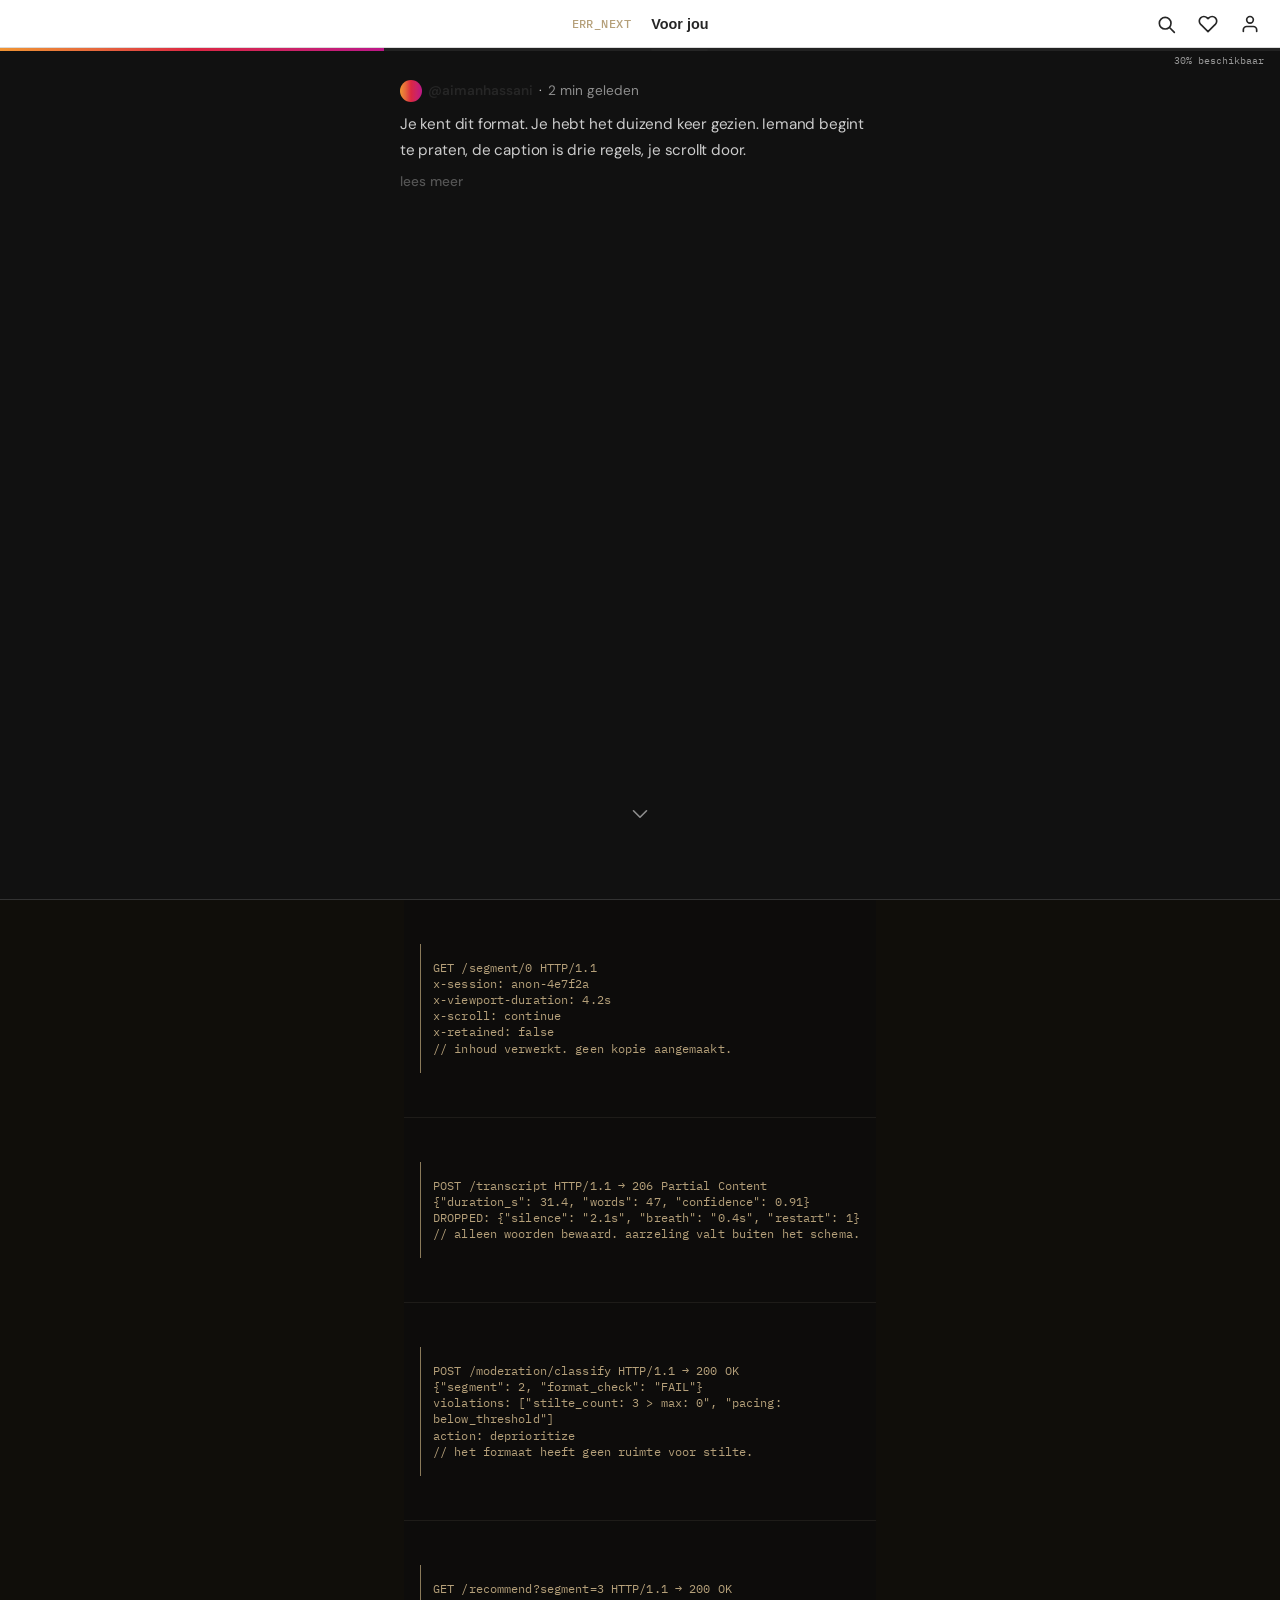
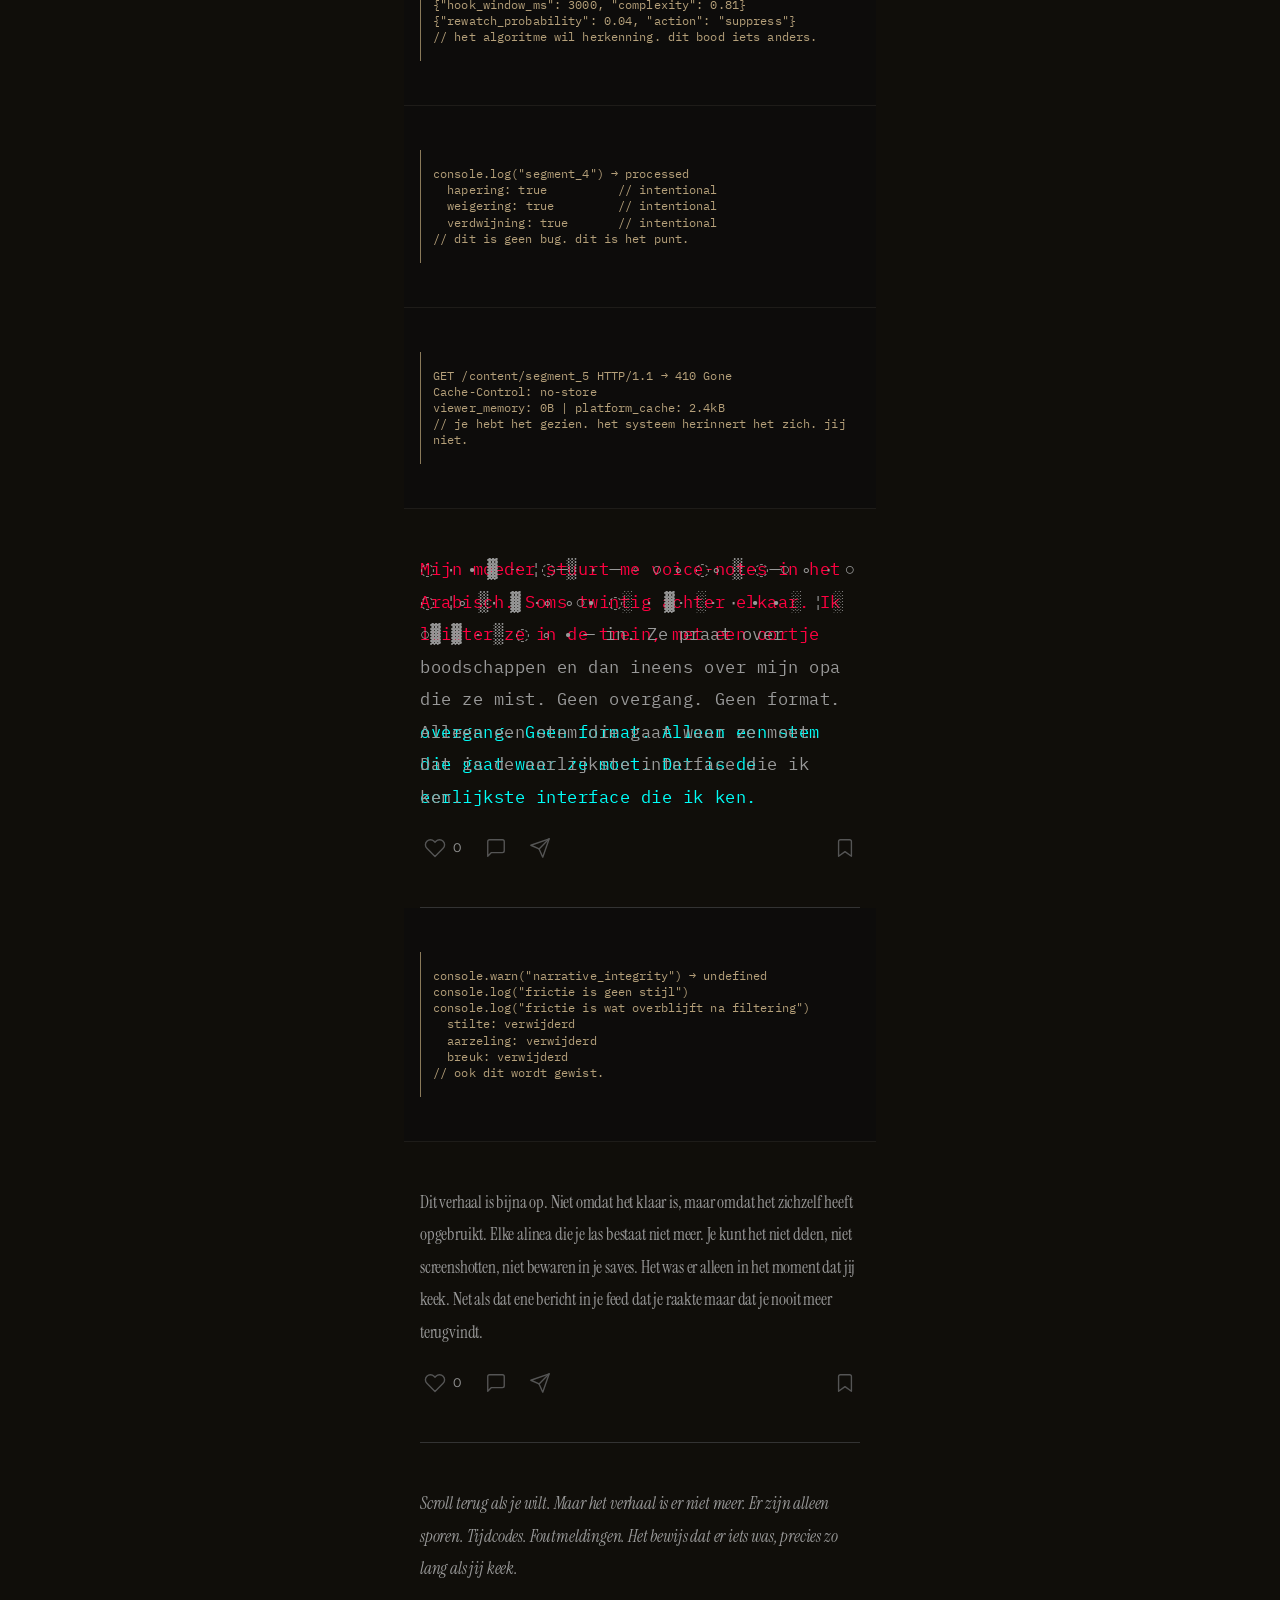
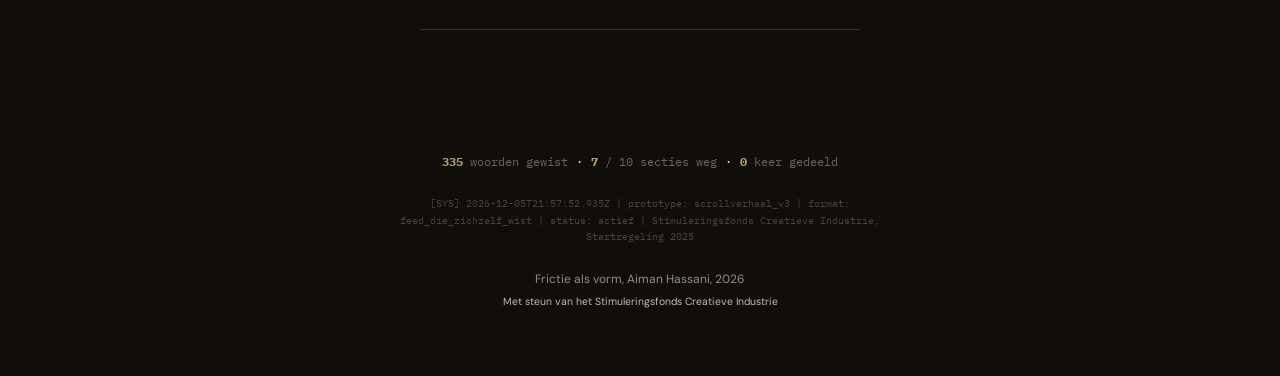
==== commit dffc83c4: "fix: scroll indicator visible (#8e8e8e, opacity 0.55-1.0, 26px)" ====
--- a/index.html
+++ b/index.html
@@ -77,8 +77,8 @@
     <!-- SVG chevron, not Unicode arrow — Instagram doesn't have scroll indicators
          but we keep a subtle one for affordance; it hides on first scroll -->
     <div class="scroll-indicator" id="scrollIndicator">
-      <svg width="20" height="20" viewBox="0 0 24 24" fill="none"
-           stroke="currentColor" stroke-width="2"
+      <svg width="26" height="26" viewBox="0 0 24 24" fill="none"
+           stroke="currentColor" stroke-width="1.5"
            stroke-linecap="round" stroke-linejoin="round">
         <polyline points="6 9 12 15 18 9"/>
       </svg>
--- a/style.css
+++ b/style.css
@@ -278,15 +278,15 @@
 }
 
 .scroll-indicator {
-  color: #ccc;
+  color: #8e8e8e;
   margin-top: auto;
   padding-bottom: 24px;
   animation: bounce 2s ease-in-out infinite;
 }
 
 @keyframes bounce {
-  0%, 100% { transform: translateY(0); opacity: 0.3; }
-  50% { transform: translateY(8px); opacity: 0.6; }
+  0%, 100% { transform: translateY(0); opacity: 0.55; }
+  50% { transform: translateY(10px); opacity: 1; }
 }
 
 /* ---- STORY SEGMENTS ---- */
@@ -372,14 +372,11 @@
   font-size: 0.7rem;
 }
 
-.ui-comment.comment-failed svg,
 .ui-share.share-failed svg,
 .ui-save.save-failed svg {
   display: none;
 }
 
-/* Permanent failure. Same amber as ghost: the UI failed the same way the content failed. */
-.ui-comment.comment-failed,
 .ui-share.share-failed,
 .ui-save.save-failed {
   cursor: default;
@@ -387,10 +384,93 @@
   color: var(--ghost);
 }
 
-.ui-comment.comment-failed .ui-err,
 .ui-share.share-failed .ui-err,
 .ui-save.save-failed .ui-err {
   display: inline;
+}
+
+/* Comment button disappears after use — the option is gone once you've tried */
+.ui-comment.comment-done {
+  display: none;
+}
+
+/* ---- EPHEMERAL COMMENT ---- */
+.comment-input-wrap {
+  display: none;
+  align-items: center;
+  gap: 8px;
+  margin-top: 12px;
+}
+
+.comment-field {
+  flex: 1;
+  background: transparent;
+  border: none;
+  border-bottom: 1px solid var(--border);
+  font-family: 'DM Sans', system-ui, sans-serif;
+  font-size: 0.85rem;
+  color: var(--text);
+  -webkit-text-fill-color: var(--text);
+  padding: 4px 0;
+  outline: none;
+  caret-color: var(--text);
+  -webkit-appearance: none;
+}
+
+.comment-field::placeholder {
+  color: var(--text-muted);
+  -webkit-text-fill-color: var(--text-muted);
+  font-style: italic;
+}
+
+/* Adapt to darkening — dark background needs light text */
+body[data-dark="4"] .comment-field,
+body[data-dark="5"] .comment-field {
+  color: #ccc; -webkit-text-fill-color: #ccc; caret-color: #ccc;
+}
+body[data-dark="6"] .comment-field,
+body[data-dark="7"] .comment-field,
+body[data-dark="8"] .comment-field,
+body[data-dark="9"] .comment-field,
+body[data-dark="10"] .comment-field {
+  color: #aaa; -webkit-text-fill-color: #aaa; caret-color: #aaa;
+}
+
+.comment-send {
+  background: none;
+  border: none;
+  color: var(--text-muted);
+  cursor: pointer;
+  padding: 4px;
+  display: flex;
+  align-items: center;
+  transition: color 0.2s ease;
+  -webkit-tap-highlight-color: transparent;
+}
+
+.comment-send:hover {
+  color: var(--text);
+}
+
+/* Comment appears in essay register — you wrote it, briefly */
+.comment-bubble {
+  margin-top: 10px;
+  font-family: 'Instrument Serif', Georgia, serif;
+  font-size: 0.9rem;
+  line-height: 1.65;
+  color: var(--text-muted);
+  padding-left: 12px;
+  border-left: 1px solid var(--border);
+}
+
+/* Ghost confirmation: machine register. Not an error — a receipt. */
+.comment-ghost {
+  margin-top: 8px;
+  font-family: 'IBM Plex Mono', monospace;
+  font-size: 0.68rem;
+  color: var(--ghost);
+  opacity: 0.75;
+  letter-spacing: 0.02em;
 }
 
 /* ---- DISSOLVING ---- */
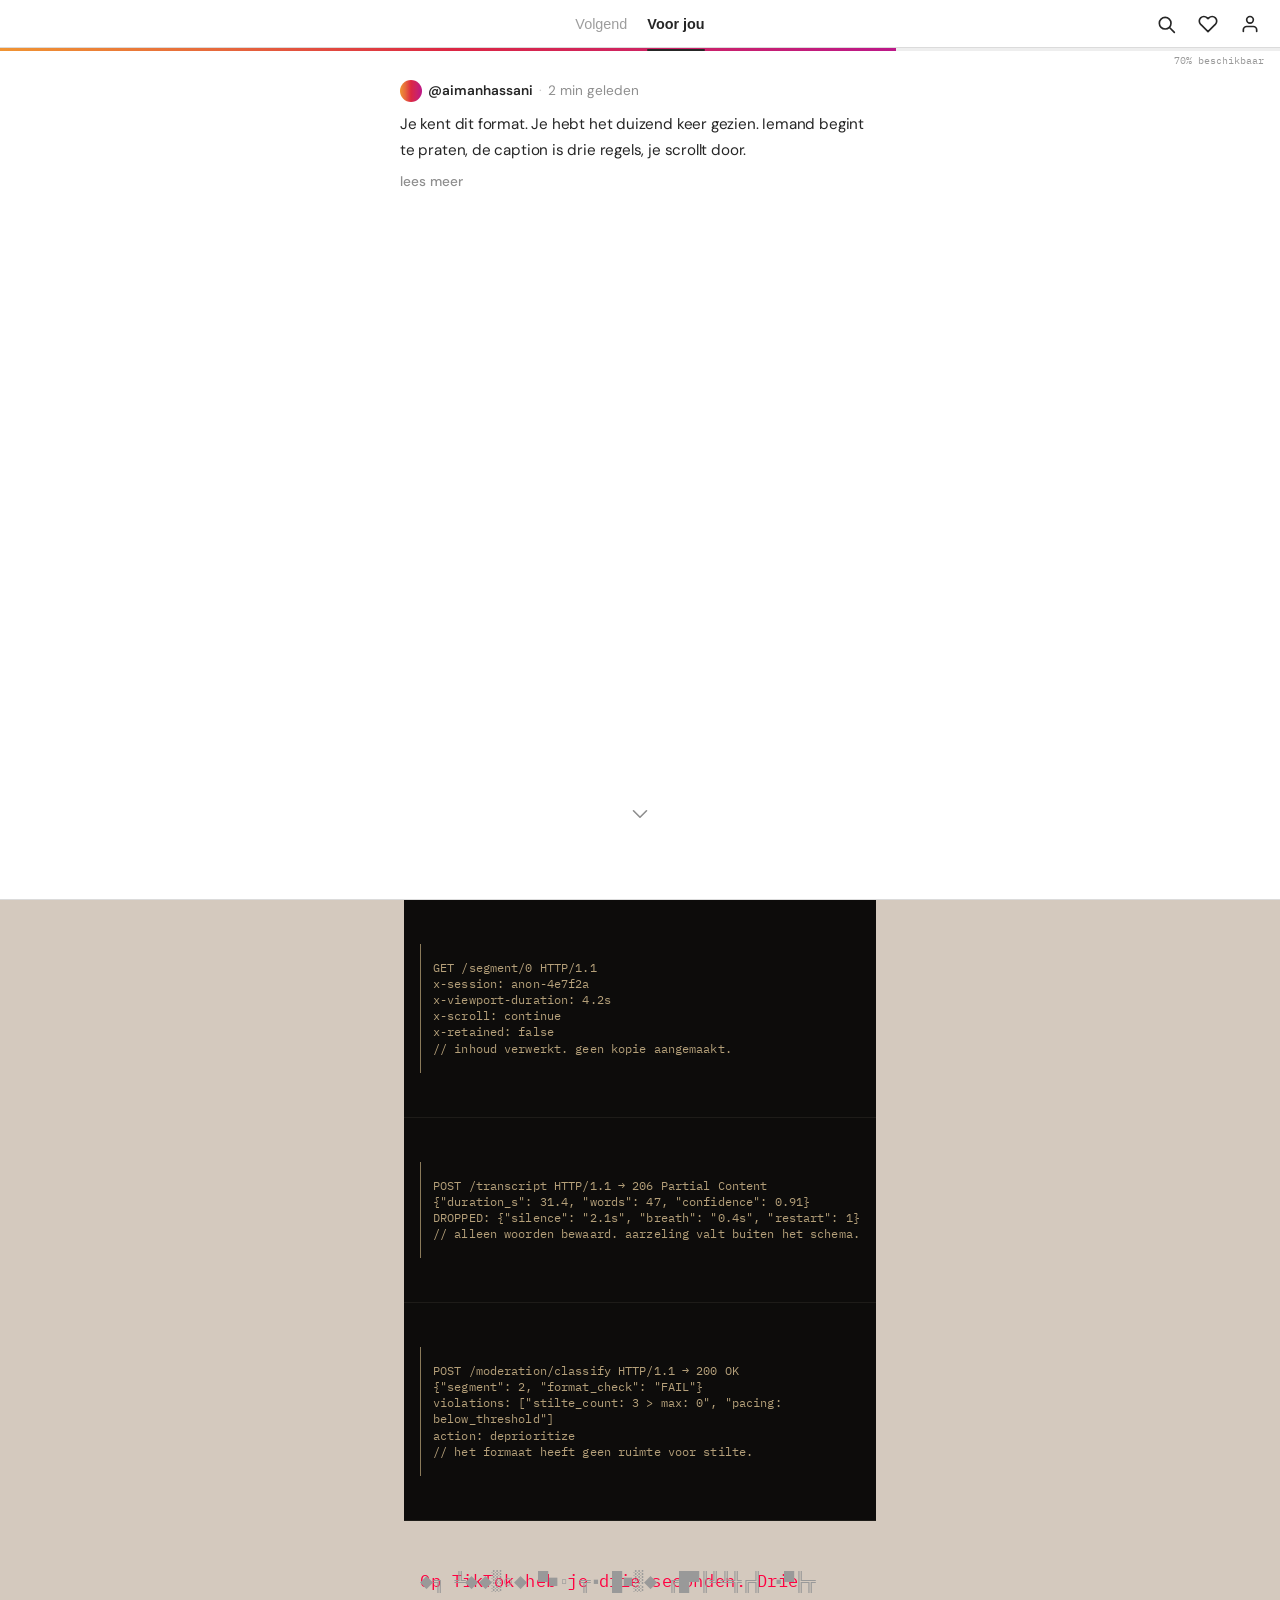
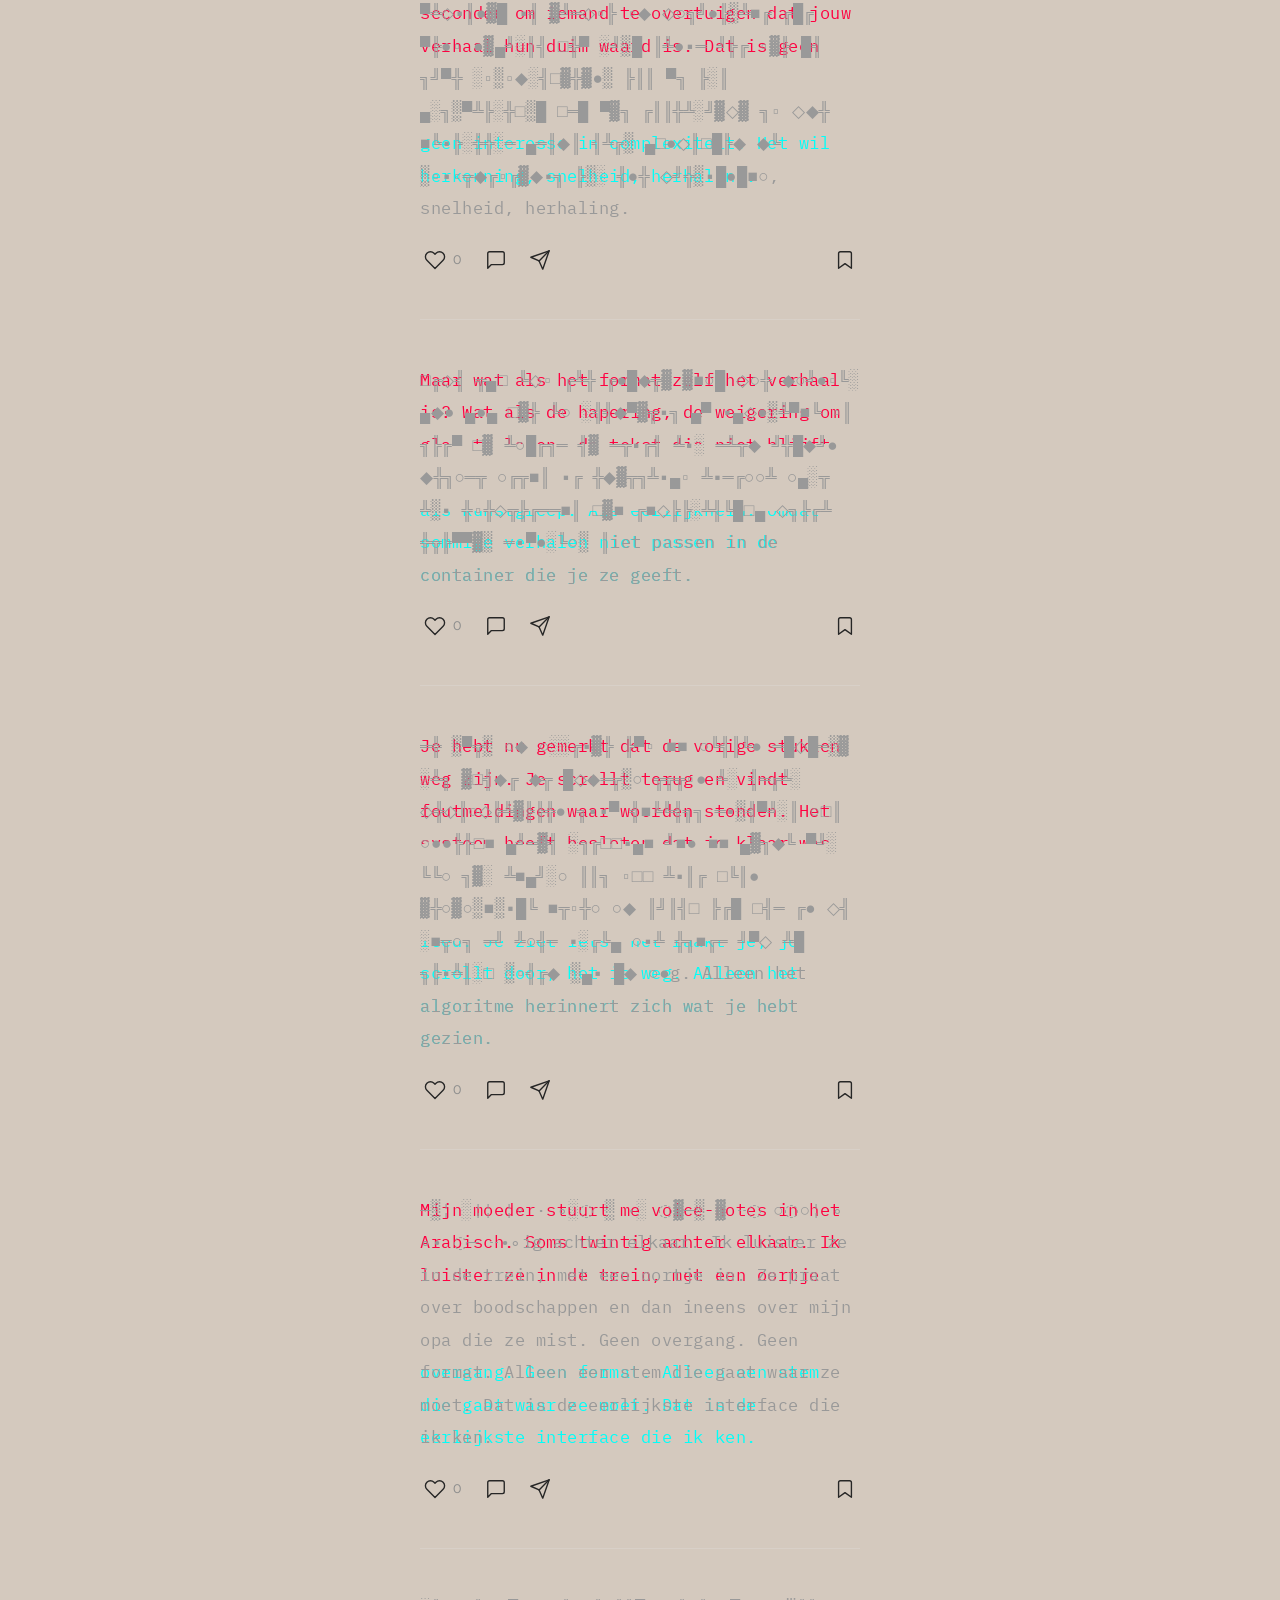
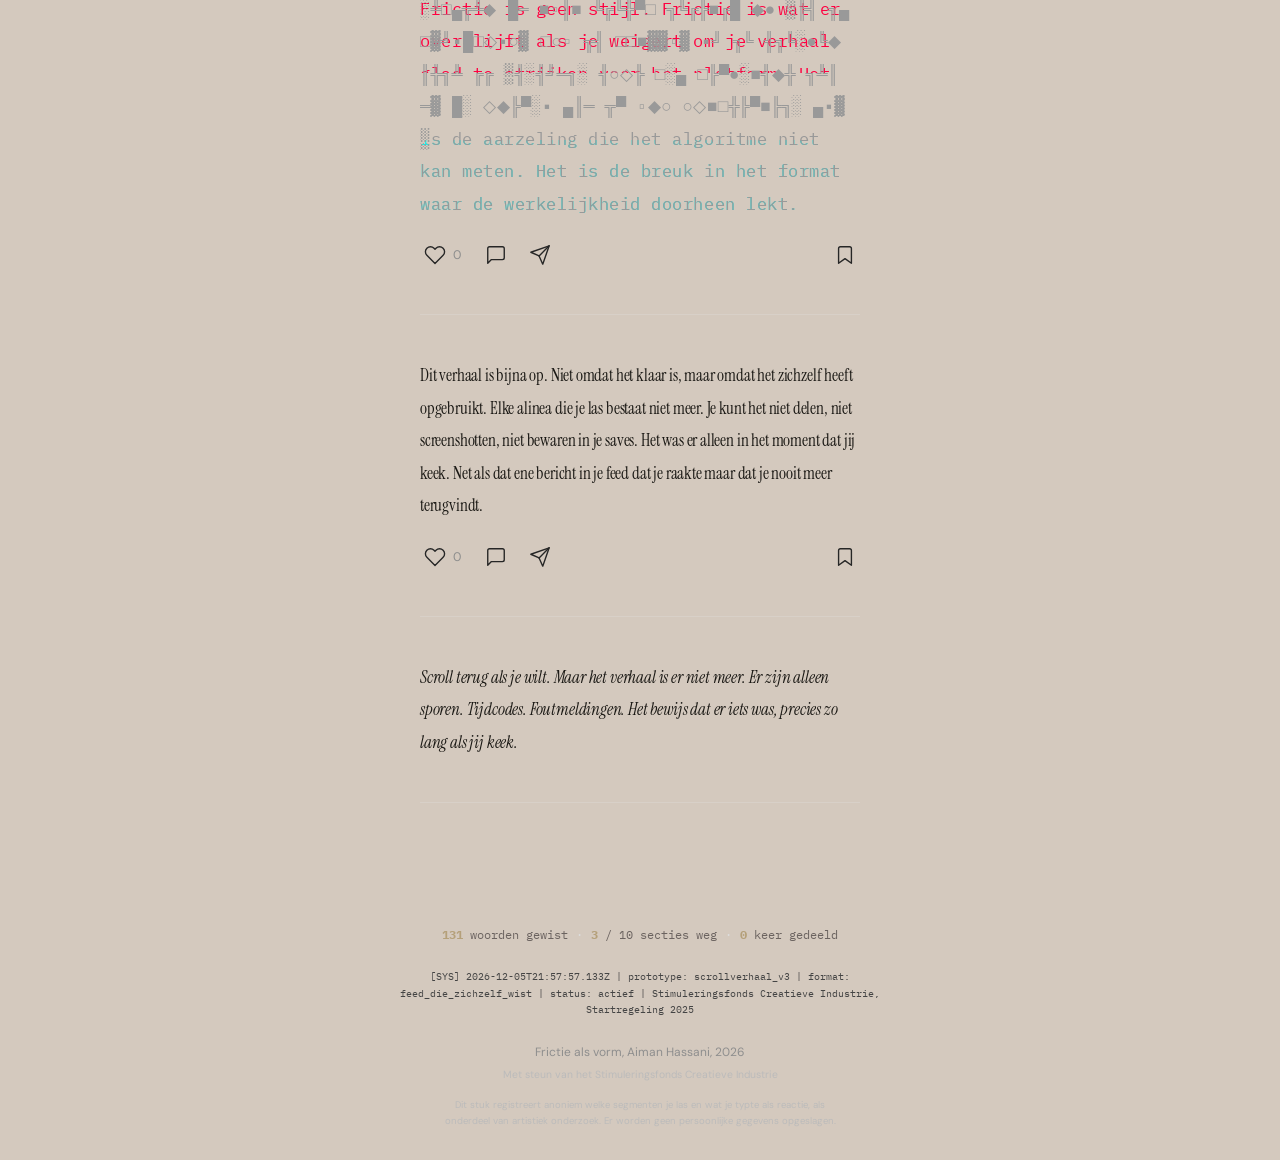
==== commit ab524be4: "analytics: track segments, comments, engagement. footer disclosure." ====
--- a/index.html
+++ b/index.html
@@ -333,6 +333,10 @@
     <p class="footer-system" id="footerSystem"></p>
     <p class="credit">Frictie als vorm, Aiman Hassani, 2026<br>
     <span class="credit-sub">Met steun van het Stimuleringsfonds Creatieve Industrie</span></p>
+    <p class="credit-sub" style="margin-top:12px;font-size:0.6rem;color:#bbb;max-width:400px;margin-left:auto;margin-right:auto;">
+      Dit stuk registreert anoniem welke segmenten je las en wat je typte als reactie,
+      als onderdeel van artistiek onderzoek. Er worden geen persoonlijke gegevens opgeslagen.
+    </p>
   </footer>
 
   <script src="script.js"></script>
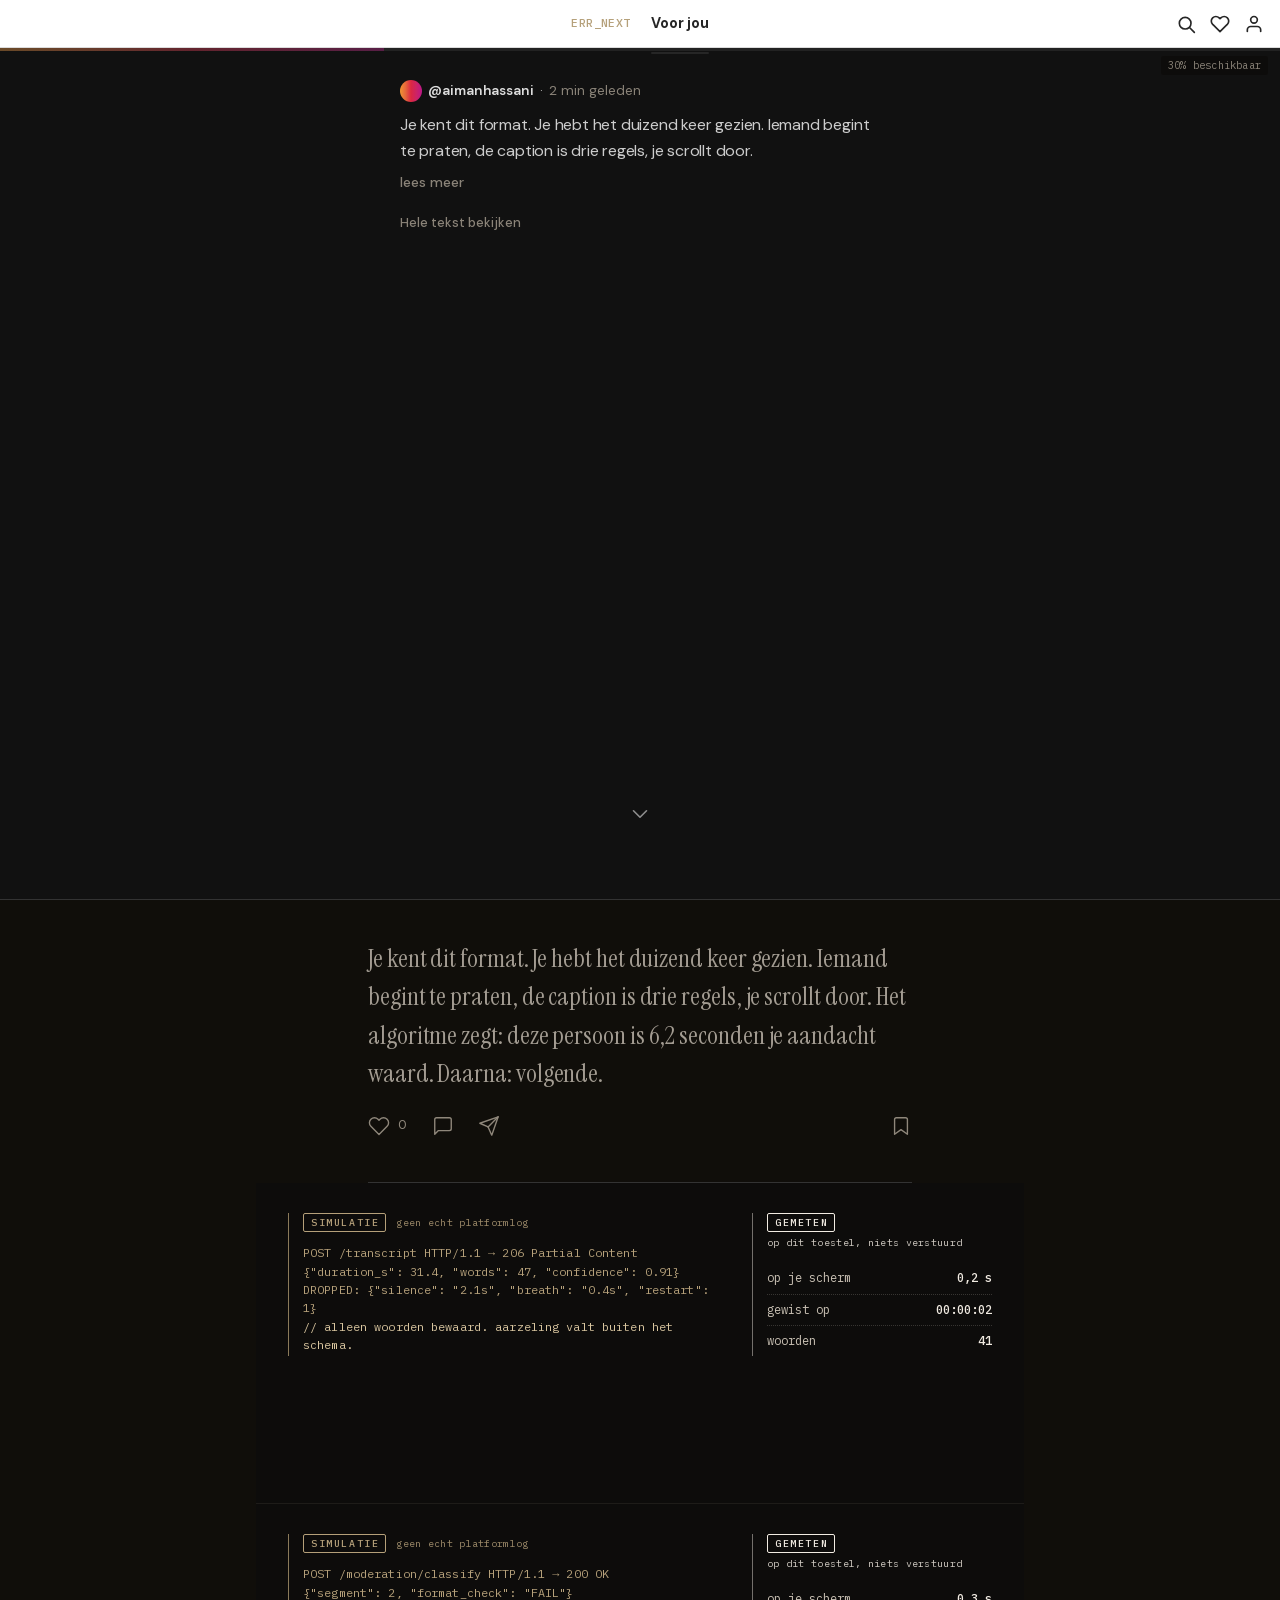
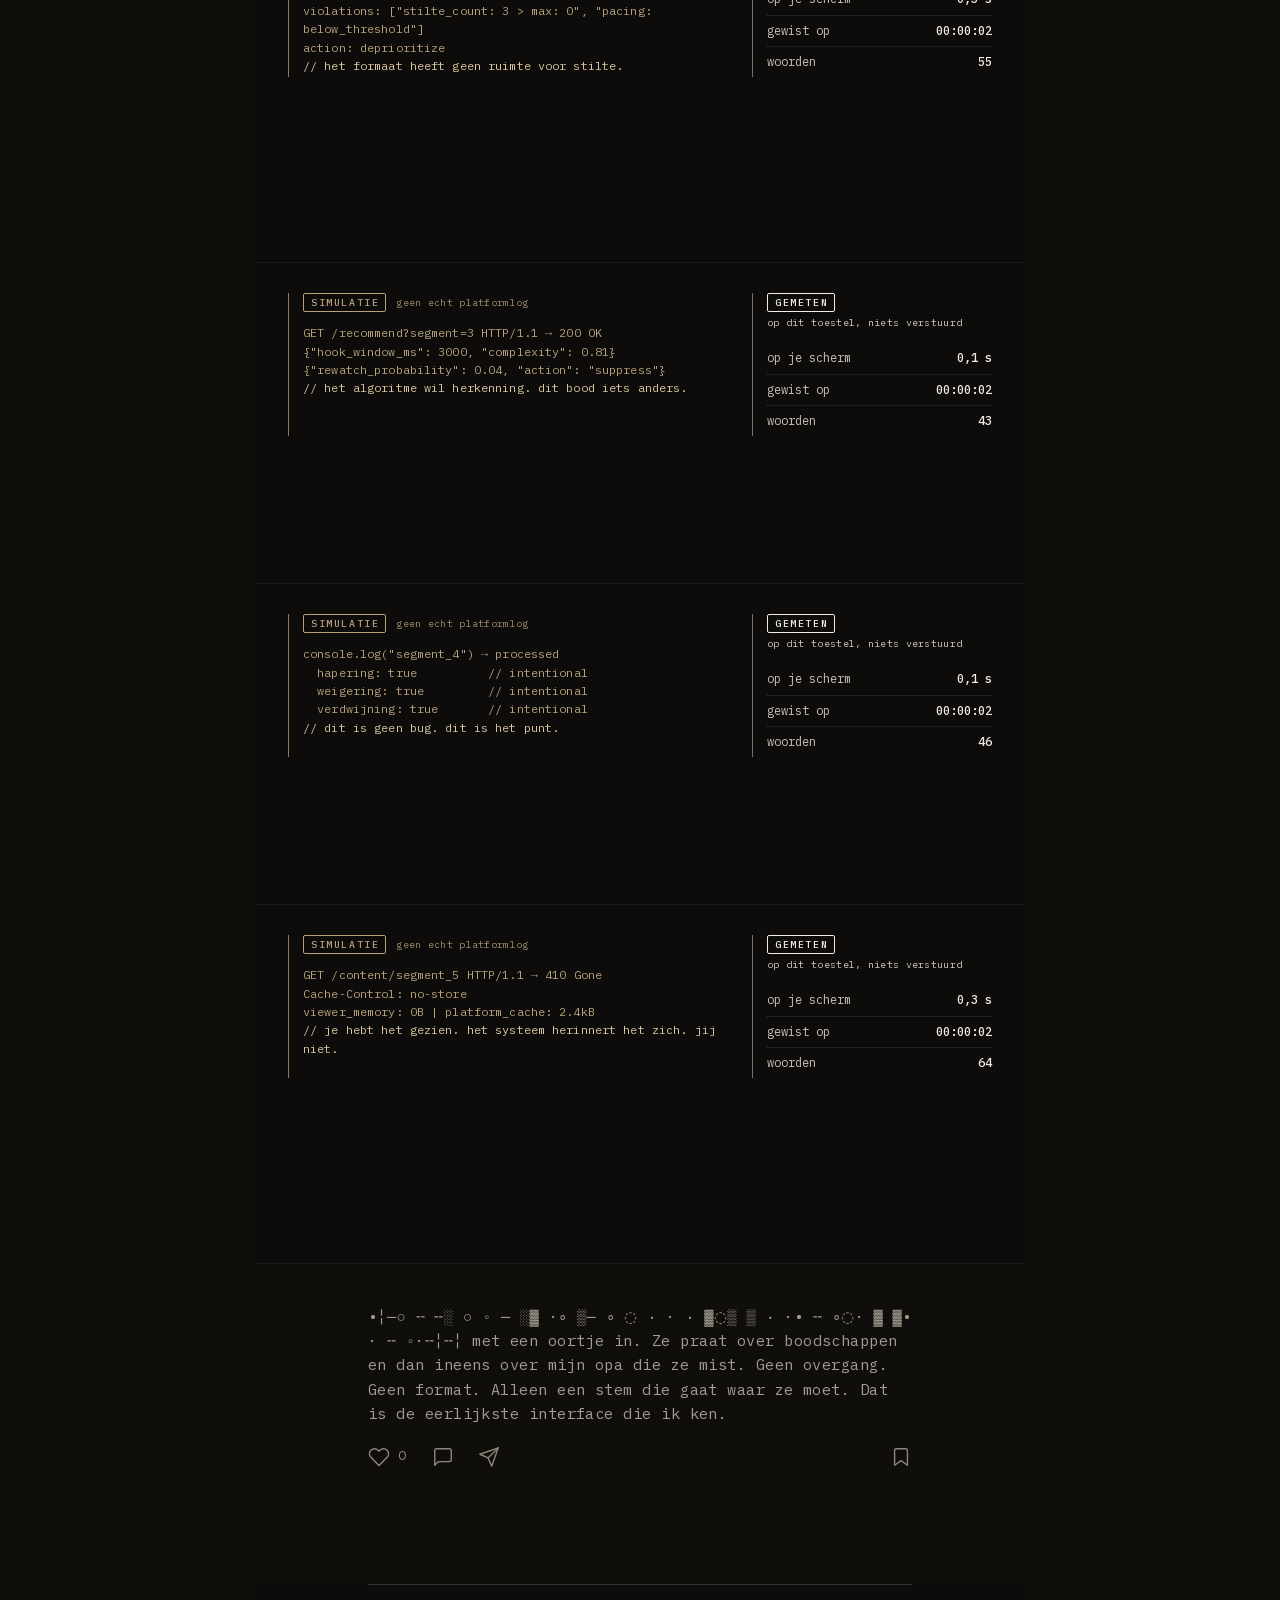
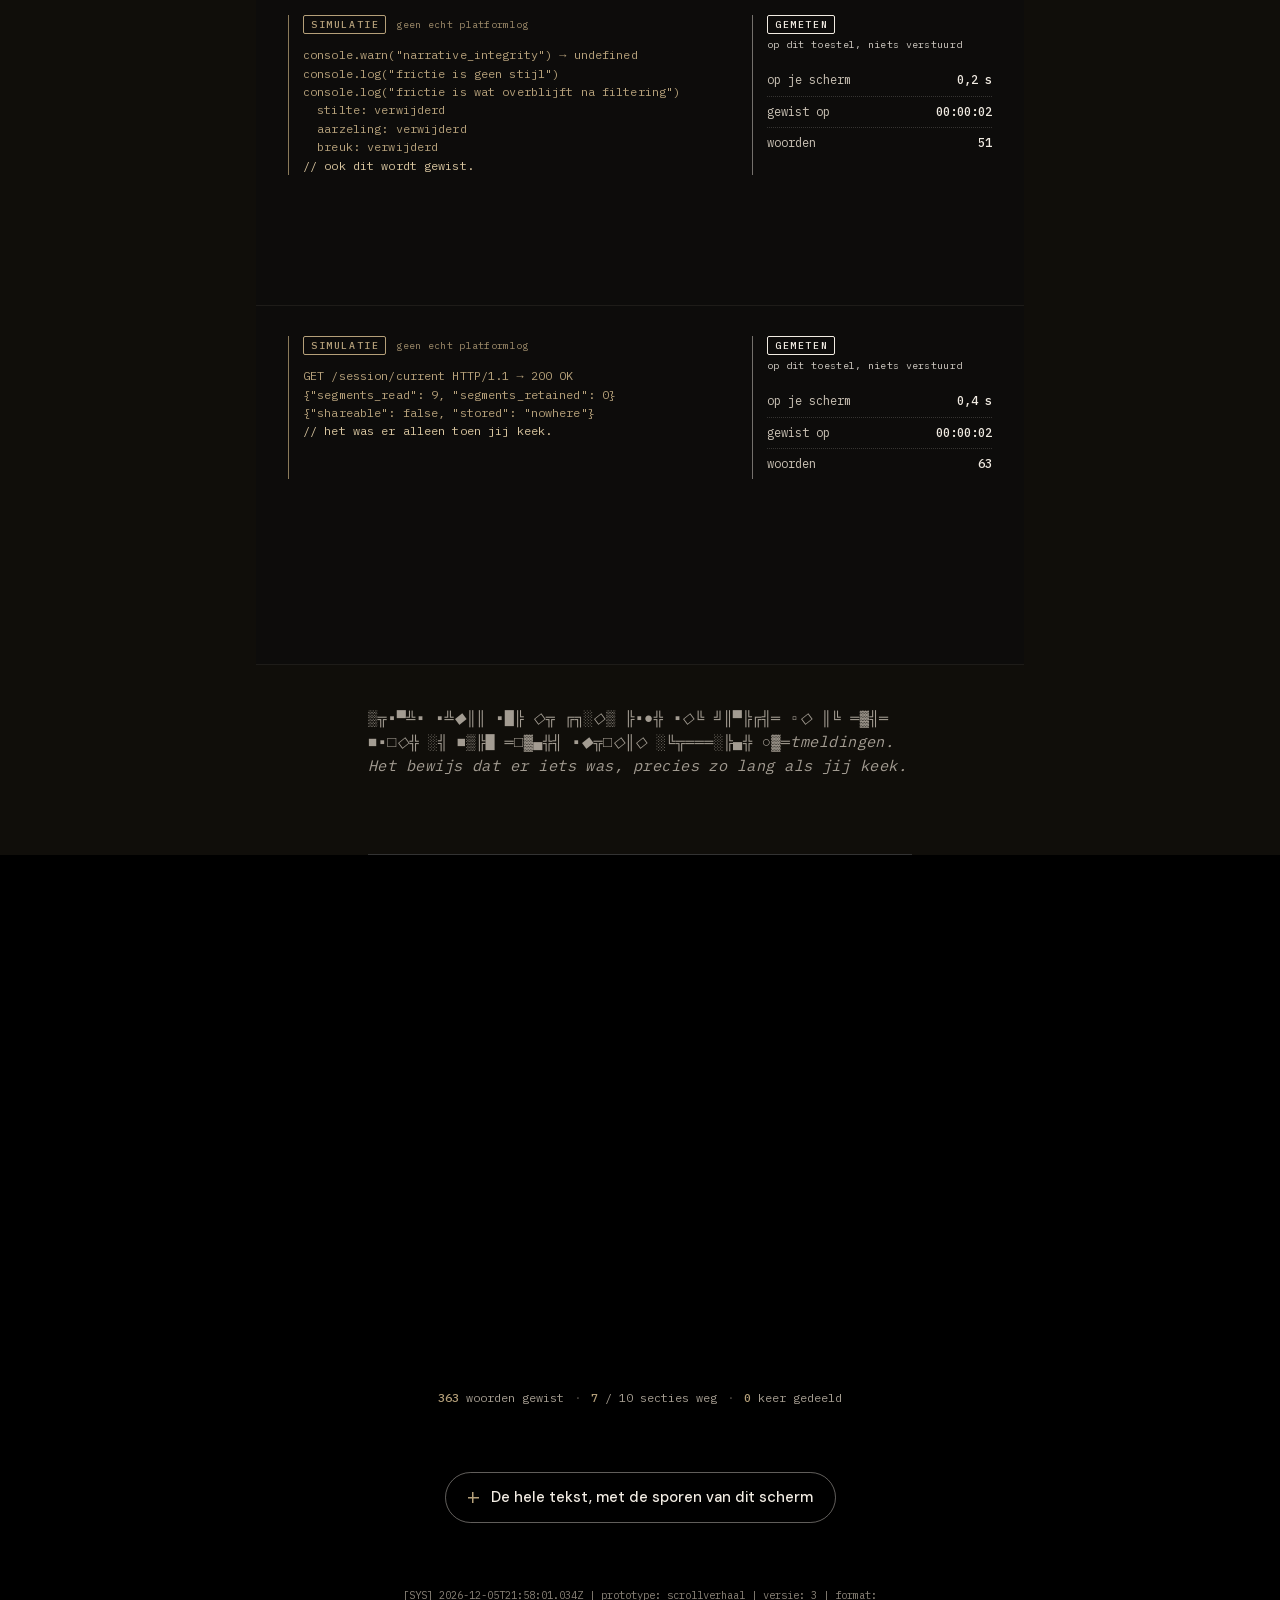
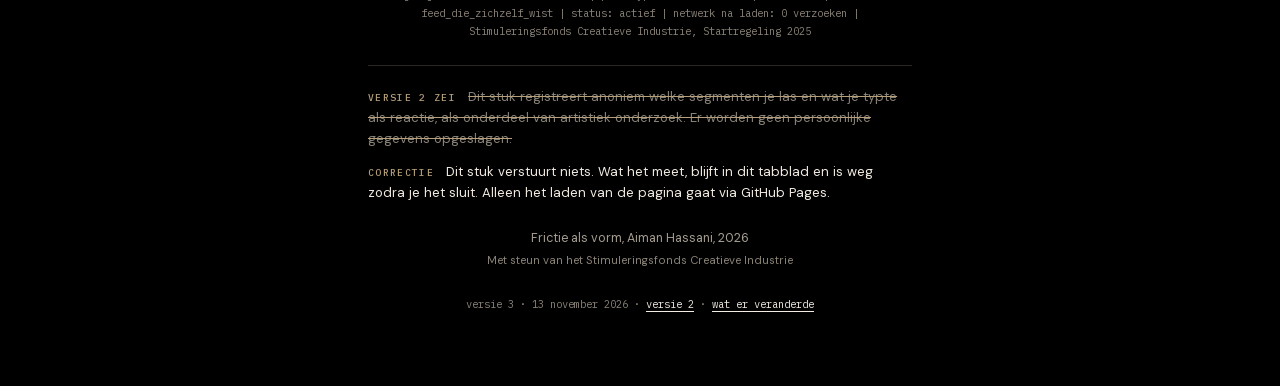
==== commit ec4ce996: "Make v3 the main page (Aiman's decision, 14 Nov 2026) The root index.html is v3/index.html with adju" ====
--- a/index.html
+++ b/index.html
@@ -1,344 +1,219 @@
 <!DOCTYPE html>
+<!-- Hoofdpagina: versie 3, gekozen door Aiman op 14 november 2026. Deze pagina is v3/index.html met aangepaste paden;
+     stijl, script en lettertypes komen uit v3/. Versie 2 staat ongewijzigd op v2/. -->
 <html lang="nl">
 <head>
   <meta charset="UTF-8">
-  <meta name="viewport" content="width=device-width, initial-scale=1.0">
-  <title>Frictie als vorm — Scrollverhaal</title>
-  <!-- DM Sans: humanist, slightly warm — reads as "written by a person"
-       IBM Plex Mono: institutional machine output, not hacker movie prop -->
-  <link rel="preconnect" href="https://fonts.googleapis.com">
-  <link rel="preconnect" href="https://fonts.gstatic.com" crossorigin>
-  <link href="https://fonts.googleapis.com/css2?family=DM+Sans:ital,opsz,wght@0,9..40,400;0,9..40,500;0,9..40,600;1,9..40,400&family=IBM+Plex+Mono:wght@400;500&family=Instrument+Serif:ital@0;1&display=swap" rel="stylesheet">
-  <link rel="stylesheet" href="glitch.css">
-  <link rel="stylesheet" href="style.css">
+  <meta name="viewport" content="width=device-width, initial-scale=1, viewport-fit=cover">
+  <meta name="color-scheme" content="light">
+  <meta name="theme-color" content="#ffffff">
+  <title>Frictie als Vorm</title>
+  <!-- Geen favicon-verzoek: ook dat zou het netwerk op gaan. -->
+  <link rel="icon" href="data:,">
+  <!-- Lettertypes staan naast deze pagina. Geen Google Fonts: ook Google ziet de lezer niet.
+       Alles wordt vooraf geladen, zodat na het laden niets meer over het netwerk gaat. -->
+  <link rel="preload" href="v3/fonts/instrumentserif-400-latin.woff2" as="font" type="font/woff2" crossorigin>
+  <link rel="preload" href="v3/fonts/instrumentserif-italic-latin.woff2" as="font" type="font/woff2" crossorigin>
+  <link rel="preload" href="v3/fonts/dmsans-latin-var.woff2" as="font" type="font/woff2" crossorigin>
+  <link rel="preload" href="v3/fonts/plexmono-400-latin.woff2" as="font" type="font/woff2" crossorigin>
+  <link rel="preload" href="v3/fonts/plexmono-500-latin.woff2" as="font" type="font/woff2" crossorigin>
+  <link rel="stylesheet" href="v3/style.css">
 </head>
 <body>
 
-  <!-- Platform nav: Volgend | Voor jou tabs + SVG icons
-       The chrome stays pristine. Only what you said is at risk. -->
-  <nav class="platform-nav">
-    <div class="nav-left">
-      <!-- wordmark only, no icon -->
-    </div>
-
+  <svg class="sprite" aria-hidden="true" focusable="false">
+    <symbol id="i-heart" viewBox="0 0 24 24"><path d="M20.84 4.61a5.5 5.5 0 0 0-7.78 0L12 5.67l-1.06-1.06a5.5 5.5 0 0 0-7.78 7.78l1.06 1.06L12 21.23l7.78-7.78 1.06-1.06a5.5 5.5 0 0 0 0-7.78z"/></symbol>
+    <symbol id="i-comment" viewBox="0 0 24 24"><path d="M21 15a2 2 0 0 1-2 2H7l-4 4V5a2 2 0 0 1 2-2h14a2 2 0 0 1 2 2z"/></symbol>
+    <symbol id="i-share" viewBox="0 0 24 24"><line x1="22" y1="2" x2="11" y2="13"/><polygon points="22 2 15 22 11 13 2 9 22 2"/></symbol>
+    <symbol id="i-save" viewBox="0 0 24 24"><path d="M19 21l-7-5-7 5V5a2 2 0 0 1 2-2h10a2 2 0 0 1 2 2z"/></symbol>
+    <symbol id="i-search" viewBox="0 0 24 24"><circle cx="11" cy="11" r="7"/><line x1="16.5" y1="16.5" x2="22" y2="22"/></symbol>
+    <symbol id="i-user" viewBox="0 0 24 24"><path d="M20 21v-2a4 4 0 0 0-4-4H8a4 4 0 0 0-4 4v2"/><circle cx="12" cy="7" r="4"/></symbol>
+    <symbol id="i-chevron" viewBox="0 0 24 24"><polyline points="6 9 12 15 18 9"/></symbol>
+  </svg>
+
+  <!-- Platformchroom. Het blijft ongerept en doet niets: daarom is het voor schermlezers
+       en toetsenbord verborgen. Alleen wat jij las loopt gevaar. -->
+  <div class="platform-nav" aria-hidden="true">
+    <div class="nav-left"></div>
     <div class="nav-center">
-      <button class="nav-tab" id="tabVolgend">Volgend</button>
-      <button class="nav-tab nav-tab-active" id="tabVoorJou">Voor jou</button>
-    </div>
-
+      <span class="nav-tab" id="tabVolgend">Volgend</span>
+      <span class="nav-tab nav-tab-active">Voor jou</span>
+    </div>
     <div class="nav-right">
-      <button class="nav-btn" aria-label="Zoeken">
-        <svg width="20" height="20" viewBox="0 0 24 24" fill="none"
-             stroke="currentColor" stroke-width="2"
-             stroke-linecap="round" stroke-linejoin="round">
-          <circle cx="11" cy="11" r="7"/>
-          <line x1="16.5" y1="16.5" x2="22" y2="22"/>
-        </svg>
-      </button>
-      <button class="nav-btn" aria-label="Notificaties">
-        <svg width="20" height="20" viewBox="0 0 24 24" fill="none"
-             stroke="currentColor" stroke-width="2"
-             stroke-linecap="round" stroke-linejoin="round">
-          <path d="M20.84 4.61a5.5 5.5 0 0 0-7.78 0L12 5.67l-1.06-1.06a5.5 5.5 0 0 0-7.78 7.78l1.06 1.06L12 21.23l7.78-7.78 1.06-1.06a5.5 5.5 0 0 0 0-7.78z"/>
-        </svg>
-      </button>
-      <button class="nav-btn" aria-label="Profiel">
-        <svg width="20" height="20" viewBox="0 0 24 24" fill="none"
-             stroke="currentColor" stroke-width="2"
-             stroke-linecap="round" stroke-linejoin="round">
-          <path d="M20 21v-2a4 4 0 0 0-4-4H8a4 4 0 0 0-4 4v2"/>
-          <circle cx="12" cy="7" r="4"/>
-        </svg>
-      </button>
-    </div>
-  </nav>
-
-  <!-- Progress bar die achteruit gaat -->
-  <div class="progress-container">
-    <div class="progress-bar" id="progressBar"></div>
+      <span class="nav-btn"><svg width="20" height="20" viewBox="0 0 24 24" fill="none" stroke="currentColor" stroke-width="2" stroke-linecap="round" stroke-linejoin="round"><use href="#i-search"/></svg></span>
+      <span class="nav-btn"><svg width="20" height="20" viewBox="0 0 24 24" fill="none" stroke="currentColor" stroke-width="2" stroke-linecap="round" stroke-linejoin="round"><use href="#i-heart"/></svg></span>
+      <span class="nav-btn"><svg width="20" height="20" viewBox="0 0 24 24" fill="none" stroke="currentColor" stroke-width="2" stroke-linecap="round" stroke-linejoin="round"><use href="#i-user"/></svg></span>
+    </div>
+  </div>
+
+  <!-- Voortgang die achteruit gaat -->
+  <div class="progress" aria-hidden="true">
+    <div class="progress-track"><div class="progress-bar" id="progressBar"></div></div>
     <span class="progress-label" id="progressLabel">100% beschikbaar</span>
   </div>
 
+  <!-- Meldingen voor schermlezers: welke alinea net gewist is -->
+  <div class="sr-only" id="announcer" role="status" aria-live="polite"></div>
+
   <header class="intro">
     <div class="intro-inner">
-      <!-- No meta-commentary title. The first screen looks like a real post.
-           The dissolution should be a shock, not a fulfilled expectation. -->
       <p class="intro-meta">
         <span class="intro-avatar" aria-hidden="true"></span>
         <span class="intro-author">@aimanhassani</span>
-        <span class="intro-dot">·</span>
+        <span class="intro-dot" aria-hidden="true">·</span>
         <span class="intro-time">2 min geleden</span>
       </p>
-      <p class="intro-caption">Je kent dit format. Je hebt het duizend keer gezien. Iemand begint te praten, de caption is drie regels, je scrollt door.</p>
-      <!-- "lees meer" is non-functional — like Instagram's caption expand.
-           It exists only to sell the platform mimicry. Scroll to continue. -->
-      <p class="intro-more"><span class="intro-more-link">lees meer</span></p>
-    </div>
-    <!-- SVG chevron, not Unicode arrow — Instagram doesn't have scroll indicators
-         but we keep a subtle one for affordance; it hides on first scroll -->
-    <div class="scroll-indicator" id="scrollIndicator">
-      <svg width="26" height="26" viewBox="0 0 24 24" fill="none"
-           stroke="currentColor" stroke-width="1.5"
-           stroke-linecap="round" stroke-linejoin="round">
-        <polyline points="6 9 12 15 18 9"/>
-      </svg>
+      <p class="intro-caption" id="caption" tabindex="-1">Je kent dit format. Je hebt het duizend keer gezien. Iemand begint te praten, de caption is drie regels, je scrollt door.<span id="captionRest" hidden> Het algoritme zegt: deze persoon is 6,2 seconden je aandacht waard. Daarna: volgende.</span></p>
+      <p class="intro-more"><button type="button" class="intro-more-link" id="moreBtn" aria-expanded="false" aria-controls="captionRest">lees meer</button></p>
+      <!-- Leesroute die niets wist: zoals "Vertaling bekijken" onder een post -->
+      <p class="intro-route"><a class="route-link" id="routeLink" href="#archief">Hele tekst bekijken</a></p>
+    </div>
+    <div class="scroll-indicator" id="scrollIndicator" aria-hidden="true">
+      <svg width="26" height="26" viewBox="0 0 24 24" fill="none" stroke="currentColor" stroke-width="1.5" stroke-linecap="round" stroke-linejoin="round"><use href="#i-chevron"/></svg>
     </div>
   </header>
 
-  <main id="story">
-
-    <section class="segment" data-segment="0">
-      <div class="segment-content">
-        <p>Je kent dit format. Je hebt het duizend keer gezien. Iemand begint te praten, de caption is drie regels, je scrollt door. Het algoritme zegt: deze persoon is 6,2 seconden je aandacht waard. Daarna: volgende.</p>
-      </div>
-      <div class="segment-ghost" aria-hidden="true"></div>
-      <div class="segment-ui">
-        <button class="ui-heart" aria-label="Vind ik leuk">
-          <svg width="22" height="22" viewBox="0 0 24 24" fill="none" stroke="currentColor" stroke-width="1.5" stroke-linecap="round" stroke-linejoin="round" aria-hidden="true"><path d="M20.84 4.61a5.5 5.5 0 0 0-7.78 0L12 5.67l-1.06-1.06a5.5 5.5 0 0 0-7.78 7.78l1.06 1.06L12 21.23l7.78-7.78 1.06-1.06a5.5 5.5 0 0 0 0-7.78z"/></svg>
-          <span class="heart-count">0</span>
-        </button>
-        <button class="ui-comment" aria-label="Reageren">
-          <svg width="22" height="22" viewBox="0 0 24 24" fill="none" stroke="currentColor" stroke-width="1.5" stroke-linecap="round" stroke-linejoin="round" aria-hidden="true"><path d="M21 15a2 2 0 0 1-2 2H7l-4 4V5a2 2 0 0 1 2-2h14a2 2 0 0 1 2 2z"/></svg>
-          <span class="ui-err">uitgeschakeld</span>
-        </button>
-        <button class="ui-share" aria-label="Delen">
-          <svg width="22" height="22" viewBox="0 0 24 24" fill="none" stroke="currentColor" stroke-width="1.5" stroke-linecap="round" stroke-linejoin="round" aria-hidden="true"><line x1="22" y1="2" x2="11" y2="13"/><polygon points="22 2 15 22 11 13 2 9 22 2"/></svg>
-          <span class="ui-err">niet deelbaar</span>
-        </button>
-        <button class="ui-save" aria-label="Opslaan">
-          <svg width="22" height="22" viewBox="0 0 24 24" fill="none" stroke="currentColor" stroke-width="1.5" stroke-linecap="round" stroke-linejoin="round" aria-hidden="true"><path d="M19 21l-7-5-7 5V5a2 2 0 0 1 2-2h10a2 2 0 0 1 2 2z"/></svg>
-          <span class="ui-err">niet op te slaan</span>
-        </button>
-      </div>
-    </section>
-
-    <section class="segment" data-segment="1">
-      <div class="segment-content">
-        <p>Stel je voor: je stuurt een spraakbericht. Je hapert, je zucht, je begint opnieuw. Maar de app transcribeert alleen de woorden. De aarzeling verdwijnt. De stilte wordt witruimte. Wat overblijft is een samenvatting van wat je voelde, niet wat je voelde.</p>
-      </div>
-      <div class="segment-ghost" aria-hidden="true"></div>
-      <div class="segment-ui">
-        <button class="ui-heart" aria-label="Vind ik leuk">
-          <svg width="22" height="22" viewBox="0 0 24 24" fill="none" stroke="currentColor" stroke-width="1.5" stroke-linecap="round" stroke-linejoin="round" aria-hidden="true"><path d="M20.84 4.61a5.5 5.5 0 0 0-7.78 0L12 5.67l-1.06-1.06a5.5 5.5 0 0 0-7.78 7.78l1.06 1.06L12 21.23l7.78-7.78 1.06-1.06a5.5 5.5 0 0 0 0-7.78z"/></svg>
-          <span class="heart-count">0</span>
-        </button>
-        <button class="ui-comment" aria-label="Reageren">
-          <svg width="22" height="22" viewBox="0 0 24 24" fill="none" stroke="currentColor" stroke-width="1.5" stroke-linecap="round" stroke-linejoin="round" aria-hidden="true"><path d="M21 15a2 2 0 0 1-2 2H7l-4 4V5a2 2 0 0 1 2-2h14a2 2 0 0 1 2 2z"/></svg>
-          <span class="ui-err">uitgeschakeld</span>
-        </button>
-        <button class="ui-share" aria-label="Delen">
-          <svg width="22" height="22" viewBox="0 0 24 24" fill="none" stroke="currentColor" stroke-width="1.5" stroke-linecap="round" stroke-linejoin="round" aria-hidden="true"><line x1="22" y1="2" x2="11" y2="13"/><polygon points="22 2 15 22 11 13 2 9 22 2"/></svg>
-          <span class="ui-err">niet deelbaar</span>
-        </button>
-        <button class="ui-save" aria-label="Opslaan">
-          <svg width="22" height="22" viewBox="0 0 24 24" fill="none" stroke="currentColor" stroke-width="1.5" stroke-linecap="round" stroke-linejoin="round" aria-hidden="true"><path d="M19 21l-7-5-7 5V5a2 2 0 0 1 2-2h10a2 2 0 0 1 2 2z"/></svg>
-          <span class="ui-err">niet op te slaan</span>
-        </button>
-      </div>
-    </section>
-
-    <section class="segment" data-segment="2">
-      <div class="segment-content">
-        <p>Ik maakte een film over jongens bij Rotterdam Centraal. Het format was: 50 minuten drama, lineair, NTR. Maar het verhaal was niet lineair. Het had gaten. Stiltes waar niemand iets zei omdat er niks te zeggen viel. Die stiltes pasten niet in het format. Het format wilde conflict, opbouw, catharsis. Het verhaal wilde gewoon ademruimte.</p>
-      </div>
-      <div class="segment-ghost" aria-hidden="true"></div>
-      <div class="segment-ui">
-        <button class="ui-heart" aria-label="Vind ik leuk">
-          <svg width="22" height="22" viewBox="0 0 24 24" fill="none" stroke="currentColor" stroke-width="1.5" stroke-linecap="round" stroke-linejoin="round" aria-hidden="true"><path d="M20.84 4.61a5.5 5.5 0 0 0-7.78 0L12 5.67l-1.06-1.06a5.5 5.5 0 0 0-7.78 7.78l1.06 1.06L12 21.23l7.78-7.78 1.06-1.06a5.5 5.5 0 0 0 0-7.78z"/></svg>
-          <span class="heart-count">0</span>
-        </button>
-        <button class="ui-comment" aria-label="Reageren">
-          <svg width="22" height="22" viewBox="0 0 24 24" fill="none" stroke="currentColor" stroke-width="1.5" stroke-linecap="round" stroke-linejoin="round" aria-hidden="true"><path d="M21 15a2 2 0 0 1-2 2H7l-4 4V5a2 2 0 0 1 2-2h14a2 2 0 0 1 2 2z"/></svg>
-          <span class="ui-err">uitgeschakeld</span>
-        </button>
-        <button class="ui-share" aria-label="Delen">
-          <svg width="22" height="22" viewBox="0 0 24 24" fill="none" stroke="currentColor" stroke-width="1.5" stroke-linecap="round" stroke-linejoin="round" aria-hidden="true"><line x1="22" y1="2" x2="11" y2="13"/><polygon points="22 2 15 22 11 13 2 9 22 2"/></svg>
-          <span class="ui-err">niet deelbaar</span>
-        </button>
-        <button class="ui-save" aria-label="Opslaan">
-          <svg width="22" height="22" viewBox="0 0 24 24" fill="none" stroke="currentColor" stroke-width="1.5" stroke-linecap="round" stroke-linejoin="round" aria-hidden="true"><path d="M19 21l-7-5-7 5V5a2 2 0 0 1 2-2h10a2 2 0 0 1 2 2z"/></svg>
-          <span class="ui-err">niet op te slaan</span>
-        </button>
-      </div>
-    </section>
-
-    <section class="segment" data-segment="3">
-      <div class="segment-content">
-        <p>Op TikTok heb je drie seconden. Drie seconden om iemand te overtuigen dat jouw verhaal hun duim waard is. Dat is geen storytelling. Dat is een sollicitatie bij een algoritme. En het algoritme heeft geen interesse in complexiteit. Het wil herkenning, snelheid, herhaling.</p>
-      </div>
-      <div class="segment-ghost" aria-hidden="true"></div>
-      <div class="segment-ui">
-        <button class="ui-heart" aria-label="Vind ik leuk">
-          <svg width="22" height="22" viewBox="0 0 24 24" fill="none" stroke="currentColor" stroke-width="1.5" stroke-linecap="round" stroke-linejoin="round" aria-hidden="true"><path d="M20.84 4.61a5.5 5.5 0 0 0-7.78 0L12 5.67l-1.06-1.06a5.5 5.5 0 0 0-7.78 7.78l1.06 1.06L12 21.23l7.78-7.78 1.06-1.06a5.5 5.5 0 0 0 0-7.78z"/></svg>
-          <span class="heart-count">0</span>
-        </button>
-        <button class="ui-comment" aria-label="Reageren">
-          <svg width="22" height="22" viewBox="0 0 24 24" fill="none" stroke="currentColor" stroke-width="1.5" stroke-linecap="round" stroke-linejoin="round" aria-hidden="true"><path d="M21 15a2 2 0 0 1-2 2H7l-4 4V5a2 2 0 0 1 2-2h14a2 2 0 0 1 2 2z"/></svg>
-          <span class="ui-err">uitgeschakeld</span>
-        </button>
-        <button class="ui-share" aria-label="Delen">
-          <svg width="22" height="22" viewBox="0 0 24 24" fill="none" stroke="currentColor" stroke-width="1.5" stroke-linecap="round" stroke-linejoin="round" aria-hidden="true"><line x1="22" y1="2" x2="11" y2="13"/><polygon points="22 2 15 22 11 13 2 9 22 2"/></svg>
-          <span class="ui-err">niet deelbaar</span>
-        </button>
-        <button class="ui-save" aria-label="Opslaan">
-          <svg width="22" height="22" viewBox="0 0 24 24" fill="none" stroke="currentColor" stroke-width="1.5" stroke-linecap="round" stroke-linejoin="round" aria-hidden="true"><path d="M19 21l-7-5-7 5V5a2 2 0 0 1 2-2h10a2 2 0 0 1 2 2z"/></svg>
-          <span class="ui-err">niet op te slaan</span>
-        </button>
-      </div>
-    </section>
-
-    <section class="segment" data-segment="4">
-      <div class="segment-content">
-        <p>Maar wat als het format zelf het verhaal is? Wat als de hapering, de weigering om glad te laden, de tekst die niet blijft staan, juist de betekenis draagt? Niet als kunstgreep. Als eerlijkheid. Omdat sommige verhalen niet passen in de container die je ze geeft.</p>
-      </div>
-      <div class="segment-ghost" aria-hidden="true"></div>
-      <div class="segment-ui">
-        <button class="ui-heart" aria-label="Vind ik leuk">
-          <svg width="22" height="22" viewBox="0 0 24 24" fill="none" stroke="currentColor" stroke-width="1.5" stroke-linecap="round" stroke-linejoin="round" aria-hidden="true"><path d="M20.84 4.61a5.5 5.5 0 0 0-7.78 0L12 5.67l-1.06-1.06a5.5 5.5 0 0 0-7.78 7.78l1.06 1.06L12 21.23l7.78-7.78 1.06-1.06a5.5 5.5 0 0 0 0-7.78z"/></svg>
-          <span class="heart-count">0</span>
-        </button>
-        <button class="ui-comment" aria-label="Reageren">
-          <svg width="22" height="22" viewBox="0 0 24 24" fill="none" stroke="currentColor" stroke-width="1.5" stroke-linecap="round" stroke-linejoin="round" aria-hidden="true"><path d="M21 15a2 2 0 0 1-2 2H7l-4 4V5a2 2 0 0 1 2-2h14a2 2 0 0 1 2 2z"/></svg>
-          <span class="ui-err">uitgeschakeld</span>
-        </button>
-        <button class="ui-share" aria-label="Delen">
-          <svg width="22" height="22" viewBox="0 0 24 24" fill="none" stroke="currentColor" stroke-width="1.5" stroke-linecap="round" stroke-linejoin="round" aria-hidden="true"><line x1="22" y1="2" x2="11" y2="13"/><polygon points="22 2 15 22 11 13 2 9 22 2"/></svg>
-          <span class="ui-err">niet deelbaar</span>
-        </button>
-        <button class="ui-save" aria-label="Opslaan">
-          <svg width="22" height="22" viewBox="0 0 24 24" fill="none" stroke="currentColor" stroke-width="1.5" stroke-linecap="round" stroke-linejoin="round" aria-hidden="true"><path d="M19 21l-7-5-7 5V5a2 2 0 0 1 2-2h10a2 2 0 0 1 2 2z"/></svg>
-          <span class="ui-err">niet op te slaan</span>
-        </button>
-      </div>
-    </section>
-
-    <section class="segment" data-segment="5">
-      <div class="segment-content">
-        <p>Je hebt nu gemerkt dat de vorige stukken weg zijn. Je scrollt terug en vindt foutmeldingen waar woorden stonden. Het systeem heeft besloten dat je klaar was met die tekst. Jij had daar geen zeggenschap over. Zo werkt het ook in je feed. Je ziet iets, het raakt je, je scrollt door, het is weg. Alleen het algoritme herinnert zich wat je hebt gezien.</p>
-      </div>
-      <div class="segment-ghost" aria-hidden="true"></div>
-      <div class="segment-ui">
-        <button class="ui-heart" aria-label="Vind ik leuk">
-          <svg width="22" height="22" viewBox="0 0 24 24" fill="none" stroke="currentColor" stroke-width="1.5" stroke-linecap="round" stroke-linejoin="round" aria-hidden="true"><path d="M20.84 4.61a5.5 5.5 0 0 0-7.78 0L12 5.67l-1.06-1.06a5.5 5.5 0 0 0-7.78 7.78l1.06 1.06L12 21.23l7.78-7.78 1.06-1.06a5.5 5.5 0 0 0 0-7.78z"/></svg>
-          <span class="heart-count">0</span>
-        </button>
-        <button class="ui-comment" aria-label="Reageren">
-          <svg width="22" height="22" viewBox="0 0 24 24" fill="none" stroke="currentColor" stroke-width="1.5" stroke-linecap="round" stroke-linejoin="round" aria-hidden="true"><path d="M21 15a2 2 0 0 1-2 2H7l-4 4V5a2 2 0 0 1 2-2h14a2 2 0 0 1 2 2z"/></svg>
-          <span class="ui-err">uitgeschakeld</span>
-        </button>
-        <button class="ui-share" aria-label="Delen">
-          <svg width="22" height="22" viewBox="0 0 24 24" fill="none" stroke="currentColor" stroke-width="1.5" stroke-linecap="round" stroke-linejoin="round" aria-hidden="true"><line x1="22" y1="2" x2="11" y2="13"/><polygon points="22 2 15 22 11 13 2 9 22 2"/></svg>
-          <span class="ui-err">niet deelbaar</span>
-        </button>
-        <button class="ui-save" aria-label="Opslaan">
-          <svg width="22" height="22" viewBox="0 0 24 24" fill="none" stroke="currentColor" stroke-width="1.5" stroke-linecap="round" stroke-linejoin="round" aria-hidden="true"><path d="M19 21l-7-5-7 5V5a2 2 0 0 1 2-2h10a2 2 0 0 1 2 2z"/></svg>
-          <span class="ui-err">niet op te slaan</span>
-        </button>
-      </div>
-    </section>
-
-    <section class="segment" data-segment="6">
-      <div class="segment-content">
-        <p>Mijn moeder stuurt me voice-notes in het Arabisch. Soms twintig achter elkaar. Ik luister ze in de trein, met een oortje in. Ze praat over boodschappen en dan ineens over mijn opa die ze mist. Geen overgang. Geen format. Alleen een stem die gaat waar ze moet. Dat is de eerlijkste interface die ik ken.</p>
-      </div>
-      <div class="segment-ghost" aria-hidden="true"></div>
-      <div class="segment-ui">
-        <button class="ui-heart" aria-label="Vind ik leuk">
-          <svg width="22" height="22" viewBox="0 0 24 24" fill="none" stroke="currentColor" stroke-width="1.5" stroke-linecap="round" stroke-linejoin="round" aria-hidden="true"><path d="M20.84 4.61a5.5 5.5 0 0 0-7.78 0L12 5.67l-1.06-1.06a5.5 5.5 0 0 0-7.78 7.78l1.06 1.06L12 21.23l7.78-7.78 1.06-1.06a5.5 5.5 0 0 0 0-7.78z"/></svg>
-          <span class="heart-count">0</span>
-        </button>
-        <button class="ui-comment" aria-label="Reageren">
-          <svg width="22" height="22" viewBox="0 0 24 24" fill="none" stroke="currentColor" stroke-width="1.5" stroke-linecap="round" stroke-linejoin="round" aria-hidden="true"><path d="M21 15a2 2 0 0 1-2 2H7l-4 4V5a2 2 0 0 1 2-2h14a2 2 0 0 1 2 2z"/></svg>
-          <span class="ui-err">uitgeschakeld</span>
-        </button>
-        <button class="ui-share" aria-label="Delen">
-          <svg width="22" height="22" viewBox="0 0 24 24" fill="none" stroke="currentColor" stroke-width="1.5" stroke-linecap="round" stroke-linejoin="round" aria-hidden="true"><line x1="22" y1="2" x2="11" y2="13"/><polygon points="22 2 15 22 11 13 2 9 22 2"/></svg>
-          <span class="ui-err">niet deelbaar</span>
-        </button>
-        <button class="ui-save" aria-label="Opslaan">
-          <svg width="22" height="22" viewBox="0 0 24 24" fill="none" stroke="currentColor" stroke-width="1.5" stroke-linecap="round" stroke-linejoin="round" aria-hidden="true"><path d="M19 21l-7-5-7 5V5a2 2 0 0 1 2-2h10a2 2 0 0 1 2 2z"/></svg>
-          <span class="ui-err">niet op te slaan</span>
-        </button>
-      </div>
-    </section>
-
-    <section class="segment" data-segment="7">
-      <div class="segment-content">
-        <p>Frictie is geen stijl. Frictie is wat er overblijft als je weigert om je verhaal glad te strijken voor het platform. Het is de stilte die de app wegfiltert. Het is de aarzeling die het algoritme niet kan meten. Het is de breuk in het format waar de werkelijkheid doorheen lekt.</p>
-      </div>
-      <div class="segment-ghost" aria-hidden="true"></div>
-      <div class="segment-ui">
-        <button class="ui-heart" aria-label="Vind ik leuk">
-          <svg width="22" height="22" viewBox="0 0 24 24" fill="none" stroke="currentColor" stroke-width="1.5" stroke-linecap="round" stroke-linejoin="round" aria-hidden="true"><path d="M20.84 4.61a5.5 5.5 0 0 0-7.78 0L12 5.67l-1.06-1.06a5.5 5.5 0 0 0-7.78 7.78l1.06 1.06L12 21.23l7.78-7.78 1.06-1.06a5.5 5.5 0 0 0 0-7.78z"/></svg>
-          <span class="heart-count">0</span>
-        </button>
-        <button class="ui-comment" aria-label="Reageren">
-          <svg width="22" height="22" viewBox="0 0 24 24" fill="none" stroke="currentColor" stroke-width="1.5" stroke-linecap="round" stroke-linejoin="round" aria-hidden="true"><path d="M21 15a2 2 0 0 1-2 2H7l-4 4V5a2 2 0 0 1 2-2h14a2 2 0 0 1 2 2z"/></svg>
-          <span class="ui-err">uitgeschakeld</span>
-        </button>
-        <button class="ui-share" aria-label="Delen">
-          <svg width="22" height="22" viewBox="0 0 24 24" fill="none" stroke="currentColor" stroke-width="1.5" stroke-linecap="round" stroke-linejoin="round" aria-hidden="true"><line x1="22" y1="2" x2="11" y2="13"/><polygon points="22 2 15 22 11 13 2 9 22 2"/></svg>
-          <span class="ui-err">niet deelbaar</span>
-        </button>
-        <button class="ui-save" aria-label="Opslaan">
-          <svg width="22" height="22" viewBox="0 0 24 24" fill="none" stroke="currentColor" stroke-width="1.5" stroke-linecap="round" stroke-linejoin="round" aria-hidden="true"><path d="M19 21l-7-5-7 5V5a2 2 0 0 1 2-2h10a2 2 0 0 1 2 2z"/></svg>
-          <span class="ui-err">niet op te slaan</span>
-        </button>
-      </div>
-    </section>
-
-    <section class="segment" data-segment="8">
-      <div class="segment-content">
-        <p>Dit verhaal is bijna op. Niet omdat het klaar is, maar omdat het zichzelf heeft opgebruikt. Elke alinea die je las bestaat niet meer. Je kunt het niet delen, niet screenshotten, niet bewaren in je saves. Het was er alleen in het moment dat jij keek. Net als dat ene bericht in je feed dat je raakte maar dat je nooit meer terugvindt.</p>
-      </div>
-      <div class="segment-ghost" aria-hidden="true"></div>
-      <div class="segment-ui">
-        <button class="ui-heart" aria-label="Vind ik leuk">
-          <svg width="22" height="22" viewBox="0 0 24 24" fill="none" stroke="currentColor" stroke-width="1.5" stroke-linecap="round" stroke-linejoin="round" aria-hidden="true"><path d="M20.84 4.61a5.5 5.5 0 0 0-7.78 0L12 5.67l-1.06-1.06a5.5 5.5 0 0 0-7.78 7.78l1.06 1.06L12 21.23l7.78-7.78 1.06-1.06a5.5 5.5 0 0 0 0-7.78z"/></svg>
-          <span class="heart-count">0</span>
-        </button>
-        <button class="ui-comment" aria-label="Reageren">
-          <svg width="22" height="22" viewBox="0 0 24 24" fill="none" stroke="currentColor" stroke-width="1.5" stroke-linecap="round" stroke-linejoin="round" aria-hidden="true"><path d="M21 15a2 2 0 0 1-2 2H7l-4 4V5a2 2 0 0 1 2-2h14a2 2 0 0 1 2 2z"/></svg>
-          <span class="ui-err">uitgeschakeld</span>
-        </button>
-        <button class="ui-share" aria-label="Delen">
-          <svg width="22" height="22" viewBox="0 0 24 24" fill="none" stroke="currentColor" stroke-width="1.5" stroke-linecap="round" stroke-linejoin="round" aria-hidden="true"><line x1="22" y1="2" x2="11" y2="13"/><polygon points="22 2 15 22 11 13 2 9 22 2"/></svg>
-          <span class="ui-err">niet deelbaar</span>
-        </button>
-        <button class="ui-save" aria-label="Opslaan">
-          <svg width="22" height="22" viewBox="0 0 24 24" fill="none" stroke="currentColor" stroke-width="1.5" stroke-linecap="round" stroke-linejoin="round" aria-hidden="true"><path d="M19 21l-7-5-7 5V5a2 2 0 0 1 2-2h10a2 2 0 0 1 2 2z"/></svg>
-          <span class="ui-err">niet op te slaan</span>
-        </button>
-      </div>
-    </section>
-
-    <!-- Final segment: no engagement UI. The system has run out of its own language. -->
-    <section class="segment segment-final" data-segment="9">
-      <div class="segment-content">
-        <p>Scroll terug als je wilt. Maar het verhaal is er niet meer. Er zijn alleen sporen. Tijdcodes. Foutmeldingen. Het bewijs dat er iets was, precies zo lang als jij keek.</p>
-      </div>
-      <div class="segment-ghost" aria-hidden="true"></div>
-    </section>
-
+  <main id="main">
+    <article class="feed" id="story" aria-label="Frictie als Vorm, scrollverhaal">
+
+      <section class="segment" data-segment="0">
+        <div class="segment-content">
+          <p>Je kent dit format. Je hebt het duizend keer gezien. Iemand begint te praten, de caption is drie regels, je scrollt door. Het algoritme zegt: deze persoon is 6,2 seconden je aandacht waard. Daarna: volgende.</p>
+        </div>
+        <div class="segment-ghost" hidden></div>
+      </section>
+
+      <section class="segment" data-segment="1">
+        <div class="segment-content">
+          <p>Stel je voor: je stuurt een spraakbericht. Je hapert, je zucht, je begint opnieuw. Maar de app transcribeert alleen de woorden. De aarzeling verdwijnt. De stilte wordt witruimte. Wat overblijft is een samenvatting van wat je voelde, niet wat je voelde.</p>
+        </div>
+        <div class="segment-ghost" hidden></div>
+      </section>
+
+      <section class="segment" data-segment="2">
+        <div class="segment-content">
+          <p>Ik maakte een film over jongens bij Rotterdam Centraal. Het format was: 50 minuten drama, lineair, NTR. Maar het verhaal was niet lineair. Het had gaten. Stiltes waar niemand iets zei omdat er niks te zeggen viel. Die stiltes pasten niet in het format. Het format wilde conflict, opbouw, catharsis. Het verhaal wilde gewoon ademruimte.</p>
+        </div>
+        <div class="segment-ghost" hidden></div>
+      </section>
+
+      <section class="segment" data-segment="3">
+        <div class="segment-content">
+          <p>Op TikTok heb je drie seconden. Drie seconden om iemand te overtuigen dat jouw verhaal hun duim waard is. Dat is geen storytelling. Dat is een sollicitatie bij een algoritme. En het algoritme heeft geen interesse in complexiteit. Het wil herkenning, snelheid, herhaling.</p>
+        </div>
+        <div class="segment-ghost" hidden></div>
+      </section>
+
+      <section class="segment" data-segment="4">
+        <div class="segment-content">
+          <p>Maar wat als het format zelf het verhaal is? Wat als de hapering, de weigering om glad te laden, de tekst die niet blijft staan, juist de betekenis draagt? Niet als kunstgreep. Als eerlijkheid. Omdat sommige verhalen niet passen in de container die je ze geeft.</p>
+        </div>
+        <div class="segment-ghost" hidden></div>
+      </section>
+
+      <section class="segment" data-segment="5">
+        <div class="segment-content">
+          <p>Je hebt nu gemerkt dat de vorige stukken weg zijn. Je scrollt terug en vindt foutmeldingen waar woorden stonden. Het systeem heeft besloten dat je klaar was met die tekst. Jij had daar geen zeggenschap over. Zo werkt het ook in je feed. Je ziet iets, het raakt je, je scrollt door, het is weg. Alleen het algoritme herinnert zich wat je hebt gezien.</p>
+        </div>
+        <div class="segment-ghost" hidden></div>
+      </section>
+
+      <section class="segment" data-segment="6">
+        <div class="segment-content">
+          <p>Mijn moeder stuurt me voice-notes in het Arabisch. Soms twintig achter elkaar. Ik luister ze in de trein, met een oortje in. Ze praat over boodschappen en dan ineens over mijn opa die ze mist. Geen overgang. Geen format. Alleen een stem die gaat waar ze moet. Dat is de eerlijkste interface die ik ken.</p>
+        </div>
+        <div class="segment-ghost" hidden></div>
+      </section>
+
+      <section class="segment" data-segment="7">
+        <div class="segment-content">
+          <p>Frictie is geen stijl. Frictie is wat er overblijft als je weigert om je verhaal glad te strijken voor het platform. Het is de stilte die de app wegfiltert. Het is de aarzeling die het algoritme niet kan meten. Het is de breuk in het format waar de werkelijkheid doorheen lekt.</p>
+        </div>
+        <div class="segment-ghost" hidden></div>
+      </section>
+
+      <section class="segment" data-segment="8">
+        <div class="segment-content">
+          <p>Dit verhaal is bijna op. Niet omdat het klaar is, maar omdat het zichzelf heeft opgebruikt. Elke alinea die je las bestaat niet meer. Je kunt het niet delen, niet screenshotten, niet bewaren in je saves. Het was er alleen in het moment dat jij keek. Net als dat ene bericht in je feed dat je raakte maar dat je nooit meer terugvindt.</p>
+        </div>
+        <div class="segment-ghost" hidden></div>
+      </section>
+
+      <!-- Laatste alinea: geen knoppen. Het systeem heeft geen eigen taal meer. -->
+      <section class="segment segment-final" data-segment="9">
+        <div class="segment-content">
+          <p>Scroll terug als je wilt. Maar het verhaal is er niet meer. Er zijn alleen sporen. Tijdcodes. Foutmeldingen. Het bewijs dat er iets was, precies zo lang als jij keek.</p>
+        </div>
+        <div class="segment-ghost" hidden></div>
+      </section>
+
+    </article>
+
+    <!-- Na de feed. Altijd minstens een scherm hoog, zodat ook de laatste alinea dezelfde
+         regel volgt als de rest: het einde klopt op elk scherm. -->
+    <div class="after" id="after">
+
+      <section class="endcard" aria-labelledby="endTitle">
+        <h2 class="sr-only" id="endTitle">Einde van de feed</h2>
+        <p class="farewell" id="farewell" aria-hidden="true"></p>
+        <p class="farewell-correction" id="farewellCorrection" aria-hidden="true"></p>
+        <p class="footer-stats">
+          <span class="stat"><span class="stat-num" id="wordsLost">0</span> woorden gewist</span>
+          <span class="stat-sep" aria-hidden="true">·</span>
+          <span class="stat"><span class="stat-num" id="segmentsGone">0</span> / 10 secties weg</span>
+          <span class="stat-sep" aria-hidden="true">·</span>
+          <span class="stat"><span class="stat-num">0</span> keer gedeeld</span>
+        </p>
+      </section>
+
+      <section class="archive" id="archief" aria-labelledby="archiefTitel">
+        <details class="archive-box" id="archiveBox">
+          <summary id="archiefTitel">De hele tekst, met de sporen van dit scherm</summary>
+          <div class="archive-body">
+            <p class="archive-rule">regel: een alinea die op je scherm heeft gestaan, vervaagt zodra je verder scrolt en de onderkant ervan de helft van je scherm passeert, en wordt gewist zodra die het bovenste derde bereikt. wat je overslaat, blijft staan. voor iedereen hetzelfde, op elk scherm. tijdcodes tellen vanaf het openen van deze pagina.</p>
+            <ol class="archive-list" id="archiveList" role="list"></ol>
+            <dl class="manifest" id="manifest">
+              <div>
+                <dt>bewaard</dt>
+                <dd>alleen in dit tabblad: per alinea de tijd op je scherm, het moment van wissen en het aantal woorden. weg zodra je het tabblad sluit.</dd>
+              </div>
+              <div>
+                <dt>niet bewaard</dt>
+                <dd>wat je typte (alleen het aantal tekens), wie je bent, of je echt las.</dd>
+              </div>
+              <div>
+                <dt>verstuurd</dt>
+                <dd id="manifestNet">niets door dit stuk.</dd>
+              </div>
+            </dl>
+          </div>
+        </details>
+      </section>
+
+      <footer class="colophon">
+        <p class="footer-system" id="footerSystem"></p>
+        <div class="correction">
+          <p class="was"><span class="tag">versie 2 zei</span> <del>Dit stuk registreert anoniem welke segmenten je las en wat je typte als reactie, als onderdeel van artistiek onderzoek. Er worden geen persoonlijke gegevens opgeslagen.</del></p>
+          <p class="is"><span class="tag">correctie</span> Dit stuk verstuurt niets. Wat het meet, blijft in dit tabblad en is weg zodra je het sluit. Alleen het laden van de pagina gaat via GitHub Pages.</p>
+        </div>
+        <p class="credit">Frictie als vorm, Aiman Hassani, 2026<br>
+        <span class="credit-sub">Met steun van het Stimuleringsfonds Creatieve Industrie</span></p>
+        <p class="versions">versie 3 · 13 november 2026 · <a href="v2/">versie 2</a> · <a href="CHANGELOG.html">wat er veranderde</a></p>
+      </footer>
+
+    </div>
   </main>
 
-  <footer id="footer">
-    <div class="footer-stats">
-      <span class="stat"><span class="stat-num" id="wordsLost">0</span> woorden gewist</span>
-      <span class="stat-sep">·</span>
-      <span class="stat"><span class="stat-num" id="segmentsGone">0</span> / 10 secties weg</span>
-      <span class="stat-sep">·</span>
-      <span class="stat"><span class="stat-num">0</span> keer gedeeld</span>
-    </div>
-    <p class="footer-system" id="footerSystem"></p>
-    <p class="credit">Frictie als vorm, Aiman Hassani, 2026<br>
-    <span class="credit-sub">Met steun van het Stimuleringsfonds Creatieve Industrie</span></p>
-    <p class="credit-sub" style="margin-top:12px;font-size:0.6rem;color:#bbb;max-width:400px;margin-left:auto;margin-right:auto;">
-      Dit stuk registreert anoniem welke segmenten je las en wat je typte als reactie,
-      als onderdeel van artistiek onderzoek. Er worden geen persoonlijke gegevens opgeslagen.
-    </p>
-  </footer>
-
-  <script src="script.js"></script>
+  <!-- Knoppen onder elke alinea, behalve de laatste -->
+  <template id="tplUI">
+    <div class="segment-ui">
+      <button type="button" class="ui-heart" aria-label="Vind ik leuk" aria-pressed="false"><svg width="22" height="22" viewBox="0 0 24 24" fill="none" stroke="currentColor" stroke-width="1.5" stroke-linecap="round" stroke-linejoin="round" aria-hidden="true" focusable="false"><use href="#i-heart"/></svg><span class="heart-count">0</span></button>
+      <button type="button" class="ui-comment" aria-label="Reageren" aria-expanded="false"><svg width="22" height="22" viewBox="0 0 24 24" fill="none" stroke="currentColor" stroke-width="1.5" stroke-linecap="round" stroke-linejoin="round" aria-hidden="true" focusable="false"><use href="#i-comment"/></svg></button>
+      <button type="button" class="ui-share" aria-label="Delen"><svg width="22" height="22" viewBox="0 0 24 24" fill="none" stroke="currentColor" stroke-width="1.5" stroke-linecap="round" stroke-linejoin="round" aria-hidden="true" focusable="false"><use href="#i-share"/></svg><span class="ui-err">niet deelbaar</span></button>
+      <button type="button" class="ui-save" aria-label="Opslaan"><svg width="22" height="22" viewBox="0 0 24 24" fill="none" stroke="currentColor" stroke-width="1.5" stroke-linecap="round" stroke-linejoin="round" aria-hidden="true" focusable="false"><use href="#i-save"/></svg><span class="ui-err">niet op te slaan</span></button>
+    </div>
+  </template>
+
+  <script src="v3/script.js"></script>
 </body>
 </html>
--- a/v3/style.css
+++ b/v3/style.css
@@ -0,0 +1,1292 @@
+/* Frictie als Vorm, scrollverhaal versie 3 */
+
+/*
+  VIER REGISTERS
+  1. platform   intro en knoppen: DM Sans, wit chroom. Ziet eruit als een post.
+  2. essay      de alinea's: Instrument Serif, warm creme. Iemand schreef dit.
+  3. machine    simulatie: IBM Plex Mono in amber. Verzonnen platformtaal, als simulatie gelabeld.
+  4. correctie  gemeten: IBM Plex Mono in creme. Wat er bij deze lezing echt gebeurde.
+
+  Het creme van het essay keert terug in de meting: de correctie staat aan de kant van de tekst,
+  niet aan de kant van het platform. Versie 2 kende de eerste drie registers.
+
+  Lettertypes staan naast deze pagina (SIL Open Font License, zie fonts/), alleen de Latijnse
+  tekenset. Andere tekens vallen terug op de lettertypes van het toestel, zonder netwerkverzoek.
+*/
+
+@font-face {
+  font-family: 'Instrument Serif';
+  font-style: normal;
+  font-weight: 400;
+  font-display: swap;
+  src: url('fonts/instrumentserif-400-latin.woff2') format('woff2');
+  unicode-range: U+0000-00FF, U+0131, U+0152-0153, U+02BB-02BC, U+02C6, U+02DA, U+02DC, U+0304, U+0308, U+0329, U+2000-206F, U+20AC, U+2122, U+2191, U+2193, U+2212, U+2215, U+FEFF, U+FFFD;
+}
+
+@font-face {
+  font-family: 'Instrument Serif';
+  font-style: italic;
+  font-weight: 400;
+  font-display: swap;
+  src: url('fonts/instrumentserif-italic-latin.woff2') format('woff2');
+  unicode-range: U+0000-00FF, U+0131, U+0152-0153, U+02BB-02BC, U+02C6, U+02DA, U+02DC, U+0304, U+0308, U+0329, U+2000-206F, U+20AC, U+2122, U+2191, U+2193, U+2212, U+2215, U+FEFF, U+FFFD;
+}
+
+@font-face {
+  font-family: 'DM Sans';
+  font-style: normal;
+  font-weight: 400 700;
+  font-display: swap;
+  src: url('fonts/dmsans-latin-var.woff2') format('woff2');
+  unicode-range: U+0000-00FF, U+0131, U+0152-0153, U+02BB-02BC, U+02C6, U+02DA, U+02DC, U+0304, U+0308, U+0329, U+2000-206F, U+20AC, U+2122, U+2191, U+2193, U+2212, U+2215, U+FEFF, U+FFFD;
+}
+
+@font-face {
+  font-family: 'IBM Plex Mono';
+  font-style: normal;
+  font-weight: 400;
+  font-display: swap;
+  src: url('fonts/plexmono-400-latin.woff2') format('woff2');
+  unicode-range: U+0000-00FF, U+0131, U+0152-0153, U+02BB-02BC, U+02C6, U+02DA, U+02DC, U+0304, U+0308, U+0329, U+2000-206F, U+20AC, U+2122, U+2191, U+2193, U+2212, U+2215, U+FEFF, U+FFFD;
+}
+
+@font-face {
+  font-family: 'IBM Plex Mono';
+  font-style: normal;
+  font-weight: 500;
+  font-display: swap;
+  src: url('fonts/plexmono-500-latin.woff2') format('woff2');
+  unicode-range: U+0000-00FF, U+0131, U+0152-0153, U+02BB-02BC, U+02C6, U+02DA, U+02DC, U+0304, U+0308, U+0329, U+2000-206F, U+20AC, U+2122, U+2191, U+2193, U+2212, U+2215, U+FEFF, U+FFFD;
+}
+
+:root {
+  --bg: #f2ece3;
+  --text: #1a1814;
+  --text-muted: #6b6360;
+  --platform-bg: #ffffff;
+  --platform-border: #dbdbdb;
+  --platform-text: #262626;
+  --platform-muted: #737373;
+  --border: #d8d0c8;
+
+  --ghost: #b5a07a;
+  --ghost-light: #d8c59f;
+  --ghost-border: #8a7a5a;
+  --ground: #0d0c0b;
+  --ground-border: #1e1c19;
+  --void: #000000;
+
+  --cream: #f2ece3;
+  --cream-dim: #c9c1b4;
+  --ash: #8a8378;
+
+  --ig-gradient: linear-gradient(90deg, #f09433 0%, #e6683c 25%, #dc2743 50%, #cc2366 75%, #bc1888 100%);
+
+  --serif: 'Instrument Serif', Georgia, 'Times New Roman', serif;
+  --sans: 'DM Sans', system-ui, -apple-system, 'Segoe UI', sans-serif;
+  --mono: 'IBM Plex Mono', ui-monospace, Menlo, Consolas, monospace;
+
+  --nav-h: 48px;
+  --measure: 34rem;
+  --gutter: 20px;
+}
+
+*,
+*::before,
+*::after {
+  margin: 0;
+  padding: 0;
+  box-sizing: border-box;
+}
+
+html {
+  /* Het script houdt de tekst zelf op zijn plek wanneer een spoor langer is dan zijn alinea.
+     Ankeren door de browser staat uit, zodat er niet twee keer wordt gecorrigeerd. */
+  overflow-anchor: none;
+  -webkit-text-size-adjust: 100%;
+  text-size-adjust: 100%;
+  scroll-padding-top: calc(var(--nav-h) + 20px);
+}
+
+body {
+  overflow-anchor: none;
+  background: var(--bg);
+  color: var(--text);
+  font-family: var(--sans);
+  font-size: 1rem;
+  line-height: 1.6;
+  overflow-x: hidden;
+  overflow-x: clip;
+  -webkit-font-smoothing: antialiased;
+  -moz-osx-font-smoothing: grayscale;
+}
+
+[hidden] {
+  display: none !important;
+}
+
+.sprite {
+  position: absolute;
+  width: 0;
+  height: 0;
+  overflow: hidden;
+}
+
+.sr-only {
+  position: absolute;
+  width: 1px;
+  height: 1px;
+  padding: 0;
+  margin: -1px;
+  overflow: hidden;
+  clip: rect(0, 0, 0, 0);
+  white-space: nowrap;
+  border: 0;
+}
+
+:focus-visible {
+  outline: 2px solid currentColor;
+  outline-offset: 3px;
+  border-radius: 2px;
+}
+
+a {
+  color: inherit;
+}
+
+button {
+  font: inherit;
+  color: inherit;
+}
+
+/* ---- PLATFORMCHROOM ---- */
+.platform-nav {
+  position: fixed;
+  top: 0;
+  left: 0;
+  right: 0;
+  height: var(--nav-h);
+  background: #fff;
+  border-bottom: 1px solid var(--platform-border);
+  display: flex;
+  align-items: center;
+  justify-content: space-between;
+  padding: 0 16px;
+  z-index: 100;
+  user-select: none;
+  -webkit-user-select: none;
+}
+
+.nav-left,
+.nav-right {
+  width: 84px;
+}
+
+.nav-center {
+  display: flex;
+  gap: 20px;
+  align-items: center;
+}
+
+.nav-tab {
+  font-size: 0.9rem;
+  font-weight: 500;
+  color: rgba(38, 38, 38, 0.45);
+  padding: 4px 0;
+  position: relative;
+}
+
+.nav-tab-active {
+  color: var(--platform-text);
+  font-weight: 700;
+}
+
+.nav-tab-active::after {
+  content: '';
+  position: absolute;
+  bottom: -15px;
+  left: 0;
+  right: 0;
+  height: 2px;
+  background: var(--platform-text);
+  border-radius: 2px;
+}
+
+/* Vier alinea's weg: alleen "Volgend" breekt. Het chroom blijft wit. */
+.platform-nav.glitching #tabVolgend {
+  color: var(--ghost);
+  font-family: var(--mono);
+  font-size: 0.72rem;
+  letter-spacing: 0.04em;
+}
+
+.nav-right {
+  display: flex;
+  align-items: center;
+  justify-content: flex-end;
+  gap: 14px;
+}
+
+.nav-btn {
+  display: flex;
+  color: var(--platform-text);
+}
+
+/* ---- VOORTGANG ---- */
+.progress {
+  position: fixed;
+  top: var(--nav-h);
+  left: 0;
+  right: 0;
+  z-index: 99;
+  pointer-events: none;
+}
+
+.progress-track {
+  height: 3px;
+  background: #eee;
+  transition: background 0.5s ease;
+}
+
+.progress-bar {
+  height: 100%;
+  width: 100%;
+  background: var(--ig-gradient);
+  transition: width 0.4s ease, opacity 1s ease;
+}
+
+/* Meer dan de helft weg: het vrolijke verloop kan niet meer optreden. */
+.progress-bar.bar-fading {
+  opacity: 0.35;
+}
+
+.progress-label {
+  position: absolute;
+  top: 8px;
+  right: 12px;
+  font-family: var(--mono);
+  font-size: 0.66rem;
+  line-height: 1;
+  letter-spacing: 0.02em;
+  color: var(--text-muted);
+  background: rgba(242, 236, 227, 0.9);
+  padding: 4px 7px;
+  border-radius: 3px;
+  transition: color 0.5s ease, background 0.5s ease;
+}
+
+body.low .progress-label {
+  color: #7d6b45;
+}
+
+/* ---- INTRO: een gewone post ---- */
+.intro {
+  min-height: 100vh;
+  min-height: 100svh;
+  display: flex;
+  flex-direction: column;
+  justify-content: center;
+  align-items: center;
+  padding: 80px 24px 40px;
+  background: var(--platform-bg);
+  border-bottom: 1px solid var(--platform-border);
+}
+
+.intro-inner {
+  max-width: 480px;
+  width: 100%;
+}
+
+.intro-meta {
+  display: flex;
+  align-items: center;
+  gap: 6px;
+  font-size: 0.85rem;
+  color: var(--platform-muted);
+  margin-bottom: 10px;
+}
+
+.intro-avatar {
+  width: 22px;
+  height: 22px;
+  border-radius: 50%;
+  background: var(--ig-gradient);
+  flex-shrink: 0;
+}
+
+.intro-author {
+  font-weight: 600;
+  color: var(--platform-text);
+}
+
+.intro-dot {
+  color: #c7c7c7;
+}
+
+.intro-caption {
+  font-size: 1rem;
+  line-height: 1.65;
+  color: var(--platform-text);
+  letter-spacing: -0.012em;
+  margin-bottom: 4px;
+}
+
+.intro-caption:focus {
+  outline: none;
+}
+
+.intro-more-link {
+  background: none;
+  border: 0;
+  padding: 2px 0;
+  font-size: 0.875rem;
+  font-weight: 500;
+  color: var(--platform-muted);
+  cursor: pointer;
+}
+
+.intro-more-link:hover {
+  color: #444;
+}
+
+/* Zoals "Vertaling bekijken" onder een post: klein, grijs, altijd vindbaar. */
+.intro-route {
+  margin-top: 14px;
+}
+
+.route-link {
+  font-size: 0.8rem;
+  font-weight: 500;
+  color: var(--platform-muted);
+  text-decoration: none;
+}
+
+.route-link:hover {
+  color: #444;
+  text-decoration: underline;
+  text-underline-offset: 3px;
+}
+
+.scroll-indicator {
+  color: #8e8e8e;
+  margin-top: auto;
+  padding-bottom: 24px;
+  animation: bounce 2s ease-in-out infinite;
+  transition: opacity 0.5s ease;
+}
+
+.scroll-indicator.gone {
+  opacity: 0;
+}
+
+@keyframes bounce {
+  0%,
+  100% {
+    transform: translateY(0);
+    opacity: 0.55;
+  }
+  50% {
+    transform: translateY(10px);
+    opacity: 1;
+  }
+}
+
+/* ---- DE FEED ---- */
+.feed {
+  max-width: calc(var(--measure) + 2 * var(--gutter));
+  margin: 0 auto;
+  padding: 0 var(--gutter);
+}
+
+.segment {
+  position: relative;
+  padding: 40px 0 34px;
+  border-bottom: 1px solid var(--border);
+}
+
+.segment-content {
+  position: relative;
+  transition: opacity 0.8s ease, filter 0.8s ease;
+}
+
+/* Essay: een stem die weigert caption te zijn. Op de telefoon minstens 20 px. */
+.segment-content p {
+  font-family: var(--serif);
+  font-size: clamp(1.3rem, 1.12rem + 0.75vw, 1.6rem);
+  line-height: 1.5;
+  letter-spacing: -0.003em;
+  color: var(--text);
+  text-wrap: pretty;
+  hanging-punctuation: first;
+}
+
+.segment-final .segment-content p {
+  font-style: italic;
+}
+
+/* ---- KNOPPEN ---- */
+.segment-ui {
+  display: flex;
+  align-items: center;
+  gap: 2px;
+  margin: 10px -11px 0;
+}
+
+.segment-ui button {
+  background: none;
+  border: none;
+  color: var(--platform-text);
+  cursor: pointer;
+  min-width: 44px;
+  min-height: 44px;
+  padding: 10px 11px;
+  display: inline-flex;
+  align-items: center;
+  justify-content: center;
+  gap: 6px;
+  transition: opacity 0.2s ease, transform 0.1s ease, color 1.5s ease;
+  -webkit-tap-highlight-color: transparent;
+}
+
+.segment-ui button:hover {
+  opacity: 0.6;
+}
+
+.segment-ui button:active {
+  transform: scale(0.92);
+}
+
+.ui-save {
+  margin-left: auto;
+}
+
+.ui-heart.liked svg {
+  fill: #ed4956;
+  stroke: #ed4956;
+}
+
+.heart-count {
+  font-size: 0.78rem;
+  color: var(--platform-muted);
+  min-width: 12px;
+}
+
+.ui-err {
+  display: none;
+  font-size: 0.72rem;
+}
+
+.ui-share.share-failed svg,
+.ui-save.save-failed svg {
+  display: none;
+}
+
+.ui-share.share-failed,
+.ui-save.save-failed {
+  cursor: default;
+  pointer-events: none;
+  color: #8a7a5a;
+}
+
+.ui-share.share-failed .ui-err,
+.ui-save.save-failed .ui-err {
+  display: inline;
+}
+
+/* Na een poging is de mogelijkheid weg. */
+.ui-comment.comment-done {
+  display: none;
+}
+
+/* ---- REACTIE ---- */
+.comment-input-wrap {
+  display: flex;
+  align-items: center;
+  gap: 8px;
+  margin-top: 10px;
+}
+
+.comment-field {
+  flex: 1;
+  min-width: 0;
+  background: transparent;
+  border: none;
+  border-bottom: 1px solid var(--border);
+  border-radius: 0;
+  font-family: var(--sans);
+  font-size: 1rem;
+  color: var(--text);
+  -webkit-text-fill-color: var(--text);
+  padding: 6px 0;
+  caret-color: var(--text);
+  -webkit-appearance: none;
+  appearance: none;
+}
+
+.comment-field:focus {
+  outline: none;
+  border-bottom-color: currentColor;
+}
+
+.comment-field::placeholder {
+  color: var(--text-muted);
+  -webkit-text-fill-color: var(--text-muted);
+}
+
+.comment-send {
+  background: none;
+  border: none;
+  color: var(--text-muted);
+  cursor: pointer;
+  min-width: 44px;
+  min-height: 44px;
+  display: inline-flex;
+  align-items: center;
+  justify-content: center;
+}
+
+.comment-send:hover {
+  color: var(--text);
+}
+
+/* Even, in jouw register: jij schreef het. */
+.comment-bubble {
+  margin-top: 10px;
+  font-family: var(--serif);
+  font-size: 1.1rem;
+  line-height: 1.5;
+  color: var(--text-muted);
+  padding-left: 12px;
+  border-left: 1px solid var(--border);
+}
+
+.comment-bubble:focus,
+.comment-ghost:focus {
+  outline: none;
+}
+
+/* Het bonnetje van het platform, en de correctie eronder. */
+.comment-ghost,
+.comment-correction {
+  font-family: var(--mono);
+  font-size: 0.72rem;
+  line-height: 1.5;
+  letter-spacing: 0.02em;
+}
+
+.comment-ghost {
+  margin-top: 10px;
+  color: #8a7a5a;
+}
+
+.comment-correction {
+  margin-top: 2px;
+  color: var(--text);
+}
+
+body.is-dark .comment-ghost {
+  color: var(--ghost);
+}
+
+body.is-dark .comment-correction {
+  color: var(--cream);
+}
+
+/* ---- VERVAGEN ---- */
+.segment.dissolving .segment-content {
+  opacity: 0.2;
+  filter: blur(2px);
+}
+
+.segment.dissolving .segment-ui {
+  opacity: 0.2;
+}
+
+/* ---- OVERSCHRIJVEN ---- */
+.segment.scrambling {
+  overflow: hidden;
+}
+
+.segment.scrambling .segment-content p {
+  font-family: var(--mono);
+  font-size: 0.95rem;
+  line-height: 1.6;
+  color: #999;
+  letter-spacing: 0.03em;
+}
+
+/* ---- GEWIST: de band met het spoor ---- */
+.segment.dissolved {
+  background: var(--ground);
+  border-bottom-color: var(--ground-border);
+  margin-inline: calc(-1 * var(--gutter));
+  padding: 26px var(--gutter) 30px;
+}
+
+.segment.dissolved .segment-content,
+.segment.dissolved .segment-ui,
+.segment.dissolved .comment-input-wrap,
+.segment.dissolved .comment-bubble,
+.segment.dissolved .comment-ghost,
+.segment.dissolved .comment-correction {
+  display: none;
+}
+
+.segment-ghost {
+  display: grid;
+  gap: 22px;
+  align-content: start;
+  animation: ghost-appear 0.5s ease-out;
+}
+
+.segment-ghost:focus {
+  outline: none;
+}
+
+.segment-ghost:focus-visible {
+  outline: 1px solid var(--cream-dim);
+  outline-offset: 6px;
+}
+
+/* Data verschijnt niet dramatisch. Ze is er gewoon. */
+@keyframes ghost-appear {
+  from {
+    opacity: 0;
+  }
+  to {
+    opacity: 1;
+  }
+}
+
+.trace {
+  min-width: 0;
+  padding-left: 14px;
+}
+
+.trace-sim {
+  color: var(--ghost);
+  border-left: 1px solid var(--ghost-border);
+}
+
+.trace-real {
+  color: var(--cream);
+  border-left: 1px solid rgba(242, 236, 227, 0.45);
+}
+
+.trace-tag {
+  display: flex;
+  flex-wrap: wrap;
+  align-items: baseline;
+  gap: 4px 10px;
+  margin-bottom: 12px;
+  font-family: var(--mono);
+  font-size: 0.62rem;
+  line-height: 1.5;
+  letter-spacing: 0.03em;
+}
+
+.tag-name {
+  font-weight: 500;
+  letter-spacing: 0.16em;
+  text-transform: uppercase;
+  padding: 2px 6px 1px 7px;
+  border: 1px solid currentColor;
+  border-radius: 2px;
+}
+
+.tag-note {
+  opacity: 0.85;
+}
+
+.trace-log {
+  margin: 0;
+  font-family: var(--mono);
+  font-size: 0.74rem;
+  line-height: 1.55;
+  letter-spacing: 0.01em;
+  white-space: pre-wrap;
+  overflow-wrap: anywhere;
+  color: var(--ghost);
+}
+
+/* De //-regels zijn de enige menselijke zinnen in het log. */
+.log-comment {
+  color: var(--ghost-light);
+}
+
+.log-line[lang='ar'] {
+  font-family: 'Geeza Pro', 'Noto Naskh Arabic', 'Segoe UI', Tahoma, sans-serif;
+  font-size: 1.12em;
+  unicode-bidi: isolate;
+}
+
+/* Segment 6 (de zevende alinea, de moeder): zelfde kleur, iets groter. Hier viel meer te verliezen. */
+.segment[data-segment='6'] .trace-log {
+  font-size: 0.78rem;
+}
+
+.trace-data {
+  font-family: var(--mono);
+  font-size: 0.76rem;
+  line-height: 1.5;
+}
+
+.trace-data > div {
+  display: flex;
+  justify-content: space-between;
+  align-items: baseline;
+  gap: 16px;
+  padding: 6px 0;
+  border-bottom: 1px dotted rgba(242, 236, 227, 0.18);
+}
+
+.trace-data > div:last-child {
+  border-bottom: 0;
+}
+
+.trace-data dt {
+  color: var(--cream-dim);
+}
+
+.trace-data dd {
+  color: var(--cream);
+  font-weight: 500;
+  font-variant-numeric: tabular-nums;
+  text-align: right;
+}
+
+/* De laatste alinea: het systeem heeft geen eigen taal meer, alleen de meting blijft. */
+.segment-final.dissolved {
+  background: var(--void);
+  border-bottom-color: var(--void);
+}
+
+.segment-final .segment-ghost {
+  max-width: 20rem;
+  margin-inline: auto;
+}
+
+/* Breed scherm: de band wordt breder dan de tekst. Simulatie links, meting ernaast. */
+@media (min-width: 900px) {
+  .segment.dissolved {
+    margin-inline: calc((100% - min(48rem, 100vw - 64px)) / 2);
+    padding: 30px 32px 34px;
+  }
+
+  .segment-ghost {
+    grid-template-columns: minmax(0, 1fr) minmax(13rem, 15rem);
+    column-gap: 36px;
+  }
+
+  .segment-final .segment-ghost {
+    grid-template-columns: minmax(0, 1fr);
+  }
+}
+
+/* ---- NA DE FEED ---- */
+/* Minstens een scherm hoog: zo kan ook de laatste alinea de regel volgen. */
+.after {
+  background: var(--void);
+  color: var(--cream);
+  min-height: 100vh;
+  min-height: 100lvh;
+  padding: clamp(64px, 12vh, 140px) var(--gutter) 72px;
+  display: flex;
+  flex-direction: column;
+  align-items: center;
+  gap: 64px;
+}
+
+.endcard {
+  display: grid;
+  justify-items: center;
+  gap: 36px;
+  text-align: center;
+}
+
+/* Het slotspoor uit versie 2, woord voor woord. Nu leesbaar van contrast. */
+.farewell {
+  font-family: var(--sans);
+  font-size: 1rem;
+  line-height: 2.3;
+  letter-spacing: 0.02em;
+  color: rgba(242, 236, 227, 0.8);
+  white-space: pre-line;
+  /* De plek is er vanaf het begin, onzichtbaar: als het slotspoor komt, verspringt er niets. */
+  visibility: hidden;
+}
+
+.farewell.shown {
+  visibility: visible;
+  animation: final-appear 2.5s ease-out;
+}
+
+/* De meting naast het slotspoor: "gelezen" meet niemand. */
+.farewell-correction {
+  margin-top: -14px;
+  max-width: 26rem;
+  font-family: var(--mono);
+  font-size: 0.72rem;
+  line-height: 1.6;
+  color: var(--cream-dim);
+  padding-left: 12px;
+  border-left: 1px solid rgba(242, 236, 227, 0.45);
+  text-align: left;
+  visibility: hidden;
+}
+
+.farewell-correction.shown {
+  visibility: visible;
+  animation: final-appear 3s ease-out;
+}
+
+@keyframes final-appear {
+  0% {
+    opacity: 0;
+  }
+  55% {
+    opacity: 0;
+  }
+  100% {
+    opacity: 1;
+  }
+}
+
+.footer-stats {
+  display: flex;
+  flex-wrap: wrap;
+  justify-content: center;
+  gap: 6px 10px;
+  font-family: var(--mono);
+  font-size: 0.74rem;
+  color: #a59d91;
+}
+
+.stat-num {
+  color: var(--ghost);
+  font-weight: 500;
+}
+
+.stat-sep {
+  color: #4a4640;
+}
+
+/* ---- ARCHIEF ---- */
+.archive {
+  width: min(100%, var(--measure));
+}
+
+.archive-box > summary {
+  list-style: none;
+  cursor: pointer;
+  display: flex;
+  align-items: center;
+  justify-content: center;
+  gap: 12px;
+  width: fit-content;
+  margin-inline: auto;
+  padding: 13px 22px;
+  font-family: var(--sans);
+  font-size: 0.92rem;
+  font-weight: 500;
+  color: var(--cream);
+  border: 1px solid rgba(242, 236, 227, 0.4);
+  border-radius: 999px;
+  transition: border-color 0.2s ease, background 0.2s ease;
+}
+
+.archive-box > summary::-webkit-details-marker {
+  display: none;
+}
+
+.archive-box > summary::before {
+  content: '';
+  flex: none;
+  width: 11px;
+  height: 11px;
+  color: var(--ghost);
+  background:
+    linear-gradient(currentColor, currentColor) center / 100% 1.5px no-repeat,
+    linear-gradient(currentColor, currentColor) center / 1.5px 100% no-repeat;
+  transition: transform 0.2s ease;
+}
+
+.archive-box[open] > summary::before {
+  transform: rotate(45deg);
+}
+
+.archive-box > summary:hover {
+  border-color: var(--cream);
+  background: rgba(242, 236, 227, 0.06);
+}
+
+.archive-box > summary:focus-visible {
+  outline: 2px solid var(--cream);
+  outline-offset: 4px;
+  border-radius: 999px;
+}
+
+.archive-body {
+  margin-top: 40px;
+}
+
+.archive-rule {
+  font-family: var(--mono);
+  font-size: 0.74rem;
+  line-height: 1.7;
+  color: var(--cream-dim);
+  padding-left: 14px;
+  border-left: 1px solid var(--ghost-border);
+}
+
+.archive-list {
+  list-style: none;
+  counter-reset: arch;
+  margin-top: 40px;
+  display: grid;
+  gap: 36px;
+}
+
+.arch-item {
+  counter-increment: arch;
+  display: grid;
+  grid-template-columns: 2.2rem minmax(0, 1fr);
+  column-gap: 10px;
+}
+
+.arch-item::before {
+  content: counter(arch, decimal-leading-zero);
+  grid-row: span 2;
+  font-family: var(--mono);
+  font-size: 0.72rem;
+  line-height: 2.6;
+  color: var(--ghost);
+}
+
+.arch-text {
+  font-family: var(--serif);
+  font-size: clamp(1.22rem, 1.06rem + 0.6vw, 1.45rem);
+  line-height: 1.5;
+  color: var(--cream);
+  text-wrap: pretty;
+}
+
+.arch-final {
+  font-style: italic;
+}
+
+.arch-trace {
+  margin-top: 10px;
+  font-family: var(--mono);
+  font-size: 0.72rem;
+  line-height: 1.6;
+  color: var(--cream-dim);
+}
+
+.manifest {
+  margin-top: 48px;
+  padding-top: 22px;
+  border-top: 1px solid #2a2722;
+  display: grid;
+  gap: 12px;
+  font-family: var(--mono);
+  font-size: 0.74rem;
+  line-height: 1.6;
+}
+
+.manifest > div {
+  display: grid;
+  grid-template-columns: 8rem minmax(0, 1fr);
+  gap: 12px;
+}
+
+.manifest dt {
+  color: var(--ghost);
+}
+
+.manifest dd {
+  color: var(--cream);
+}
+
+/* ---- COLOFON ---- */
+.colophon {
+  width: min(100%, var(--measure));
+  display: grid;
+  gap: 24px;
+  text-align: center;
+}
+
+.footer-system {
+  font-family: var(--mono);
+  font-size: 0.66rem;
+  line-height: 1.7;
+  color: var(--ash);
+  overflow-wrap: anywhere;
+}
+
+/* De fout van versie 2 blijft staan, doorgestreept. De correctie staat ernaast. */
+.correction {
+  display: grid;
+  gap: 12px;
+  text-align: left;
+  padding: 20px 0 0;
+  border-top: 1px solid #2a2722;
+  font-size: 0.82rem;
+  line-height: 1.6;
+}
+
+.correction .tag {
+  display: inline-block;
+  margin-right: 8px;
+  font-family: var(--mono);
+  font-size: 0.6rem;
+  font-weight: 500;
+  letter-spacing: 0.14em;
+  text-transform: uppercase;
+  color: var(--ghost);
+}
+
+.correction del {
+  color: var(--ash);
+  text-decoration-line: line-through;
+  text-decoration-color: var(--ghost);
+  text-decoration-thickness: 1px;
+}
+
+.correction .is {
+  color: var(--cream);
+}
+
+.credit {
+  font-size: 0.78rem;
+  line-height: 1.8;
+  color: #a59d91;
+}
+
+.credit-sub {
+  font-size: 0.7rem;
+  color: var(--ash);
+}
+
+.versions {
+  font-family: var(--mono);
+  font-size: 0.66rem;
+  line-height: 1.7;
+  color: var(--ash);
+}
+
+.after a {
+  color: var(--cream);
+  text-underline-offset: 3px;
+  text-decoration-thickness: 1px;
+}
+
+.after a:hover {
+  color: var(--ghost-light);
+}
+
+/* ---- FLITS BIJ HET WISSEN ---- */
+.glitch-flash {
+  position: fixed;
+  inset: 0;
+  pointer-events: none;
+  z-index: 998;
+  animation: flash 0.12s ease-out forwards;
+}
+
+@keyframes flash {
+  0% {
+    background: rgba(181, 160, 122, 0.1);
+  }
+  50% {
+    background: rgba(13, 12, 11, 0.03);
+  }
+  100% {
+    background: transparent;
+  }
+}
+
+/* ---- HET DONKER WORDT DIEPER ---- */
+/* Begint bij warm creme, niet bij wit. Meer afstand om te vallen. */
+body.darkening {
+  transition: background 2s ease;
+}
+
+body[data-dark='2'] { background: #e8e0d5; }
+body[data-dark='3'] { background: #d4c9be; }
+body[data-dark='4'] { background: #403e3b; transition: background 1.5s ease; }
+body[data-dark='5'] { background: #282622; }
+body[data-dark='6'] { background: #18160f; }
+body[data-dark='7'] { background: #100e0a; }
+body[data-dark='8'],
+body[data-dark='9'] { background: var(--ground); }
+/* Alles weg: ook de laatste warmte gaat. De sporen blijven net iets lichter dan de leegte. */
+body[data-dark='10'] { background: var(--void); }
+
+body.darkening .segment:not(.dissolved) .segment-content p {
+  transition: color 1.5s ease;
+}
+
+body[data-dark='4'] .segment:not(.dissolved) .segment-content p,
+body[data-dark='5'] .segment:not(.dissolved) .segment-content p { color: #b3aca2; }
+body[data-dark='6'] .segment:not(.dissolved) .segment-content p,
+body[data-dark='7'] .segment:not(.dissolved) .segment-content p { color: #a39c92; }
+body[data-dark='8'] .segment:not(.dissolved) .segment-content p,
+body[data-dark='9'] .segment:not(.dissolved) .segment-content p,
+body[data-dark='10'] .segment:not(.dissolved) .segment-content p { color: #d2cbc0; }
+
+body.is-dark .segment:not(.dissolved) {
+  border-bottom-color: #333;
+}
+
+body.is-dark .segment-ui button {
+  color: #8f877b;
+}
+
+body.is-dark .heart-count {
+  color: #8f877b;
+}
+
+body.is-dark .ui-share.share-failed,
+body.is-dark .ui-save.save-failed {
+  color: var(--ghost);
+}
+
+body.is-dark .comment-field {
+  color: #d2cbc0;
+  -webkit-text-fill-color: #d2cbc0;
+  caret-color: #d2cbc0;
+  border-bottom-color: #4a4640;
+}
+
+body.is-dark .comment-field::placeholder {
+  color: var(--ash);
+  -webkit-text-fill-color: var(--ash);
+}
+
+body.is-dark .comment-bubble {
+  color: #b3aca2;
+  border-left-color: #4a4640;
+}
+
+body.is-dark .intro {
+  background: #111;
+  border-bottom-color: #333;
+  transition: background 1.5s ease;
+}
+
+body.is-dark .intro-caption {
+  color: #ccc;
+}
+
+body.is-dark .intro-author {
+  color: #ddd;
+}
+
+body.is-dark .intro-meta,
+body.is-dark .intro-more-link,
+body.is-dark .route-link {
+  color: var(--ash);
+}
+
+body.is-dark .progress-track {
+  background: #222;
+}
+
+body.is-dark .progress-label {
+  color: var(--ash);
+  background: rgba(13, 12, 11, 0.88);
+}
+
+body.is-dark.low .progress-label {
+  color: var(--ghost);
+}
+
+/* ---- MINDER BEWEGING ---- */
+/* Dezelfde regel, zonder beweging: niets schuift, flitst of knippert. */
+@media (prefers-reduced-motion: reduce) {
+  *,
+  *::before,
+  *::after {
+    animation: none !important;
+    transition: none !important;
+    scroll-behavior: auto !important;
+  }
+
+  .segment.dissolving .segment-content {
+    opacity: 0.4;
+    filter: none;
+  }
+
+  .segment.dissolving .segment-ui {
+    opacity: 0.4;
+  }
+}
+
+/* ---- HOOG CONTRAST ---- */
+@media (forced-colors: active) {
+  .segment.dissolved,
+  .after {
+    border: 1px solid CanvasText;
+  }
+
+  .tag-name,
+  .archive-box > summary {
+    border-color: CanvasText;
+  }
+
+  .progress-bar {
+    forced-color-adjust: none;
+    background: Highlight;
+  }
+}
+
+/* ---- KLEIN SCHERM ---- */
+@media (max-width: 600px) {
+  .platform-nav {
+    padding: 0 12px;
+  }
+
+  .nav-left,
+  .nav-right {
+    width: 72px;
+  }
+
+  .nav-right {
+    gap: 10px;
+  }
+
+  .nav-tab {
+    font-size: 0.82rem;
+  }
+
+  .manifest > div {
+    grid-template-columns: minmax(0, 1fr);
+    gap: 2px;
+  }
+
+  .after {
+    gap: 56px;
+  }
+
+  .segment.dissolved {
+    padding: 22px var(--gutter) 24px;
+  }
+
+  .segment-ghost {
+    gap: 18px;
+  }
+
+  .trace-tag {
+    margin-bottom: 9px;
+  }
+
+  .trace-log {
+    font-size: 0.72rem;
+    line-height: 1.5;
+  }
+
+  .trace-data > div {
+    padding: 4px 0;
+  }
+}
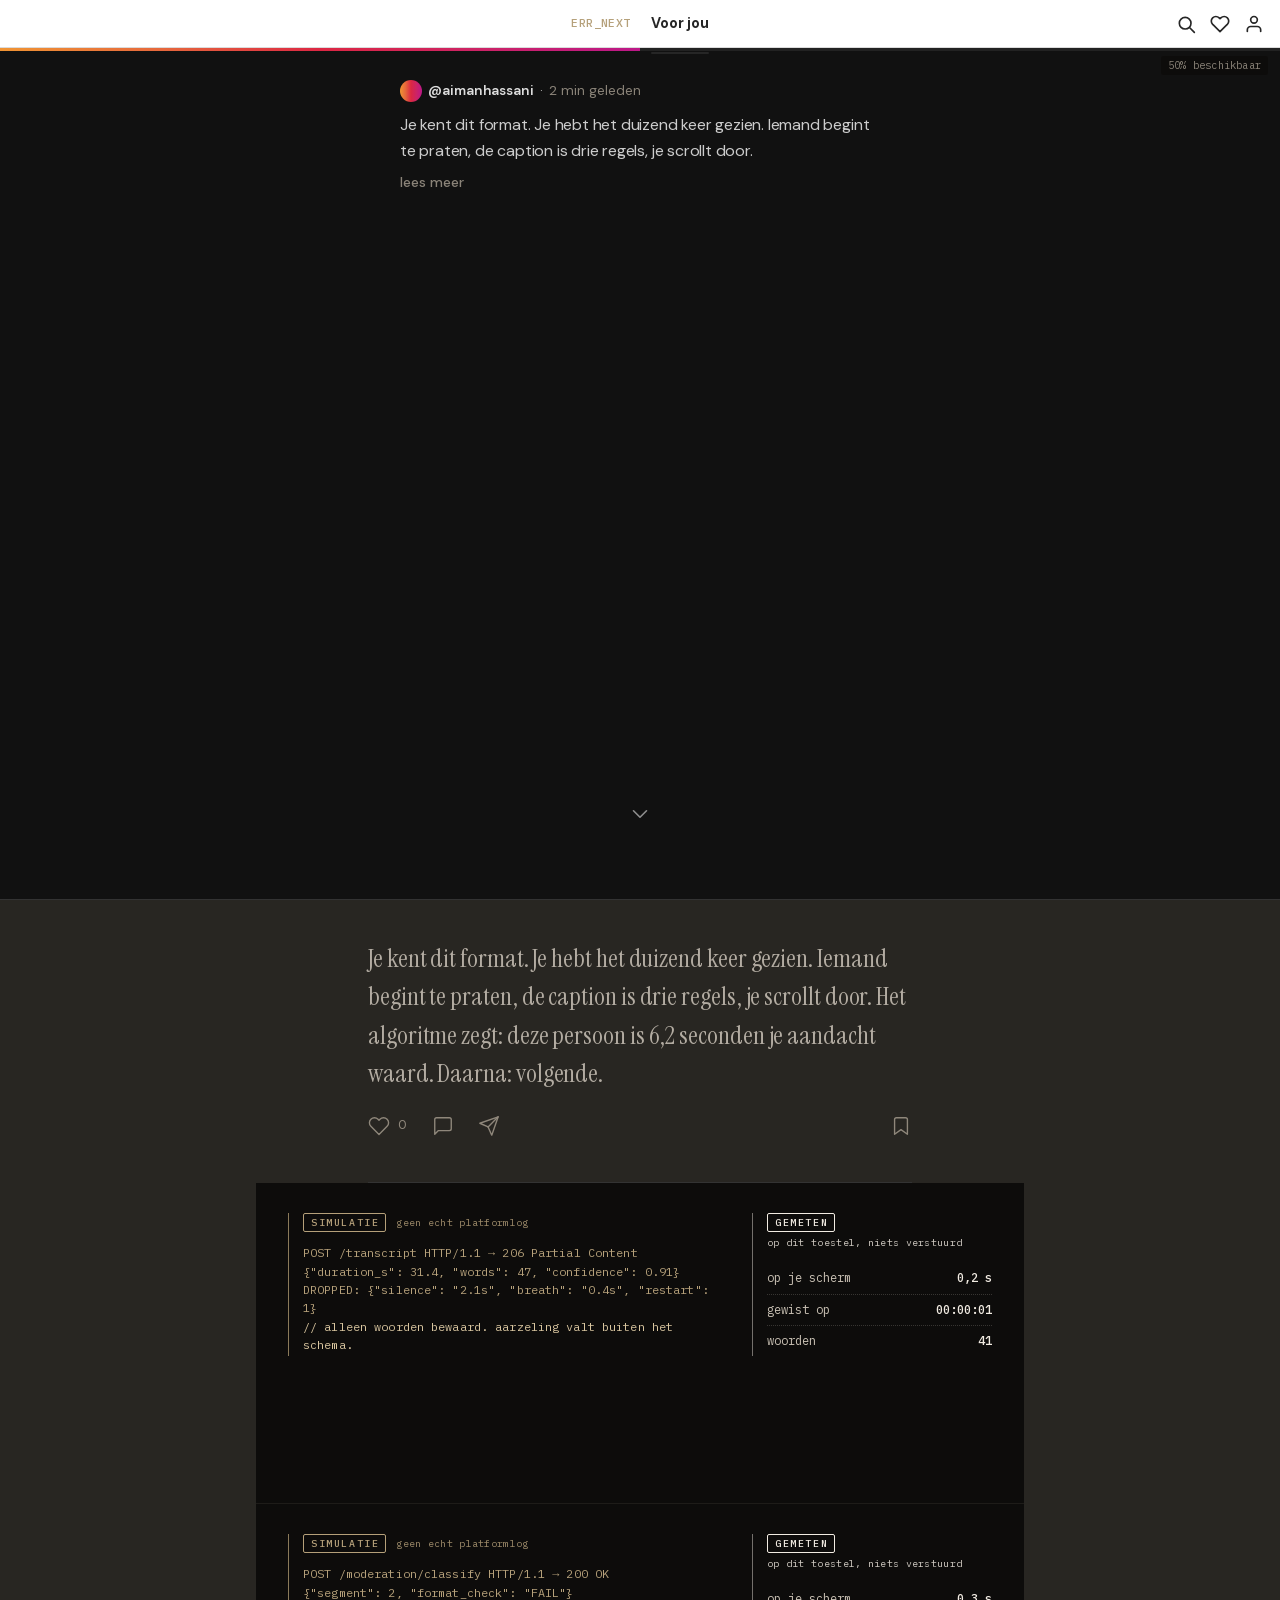
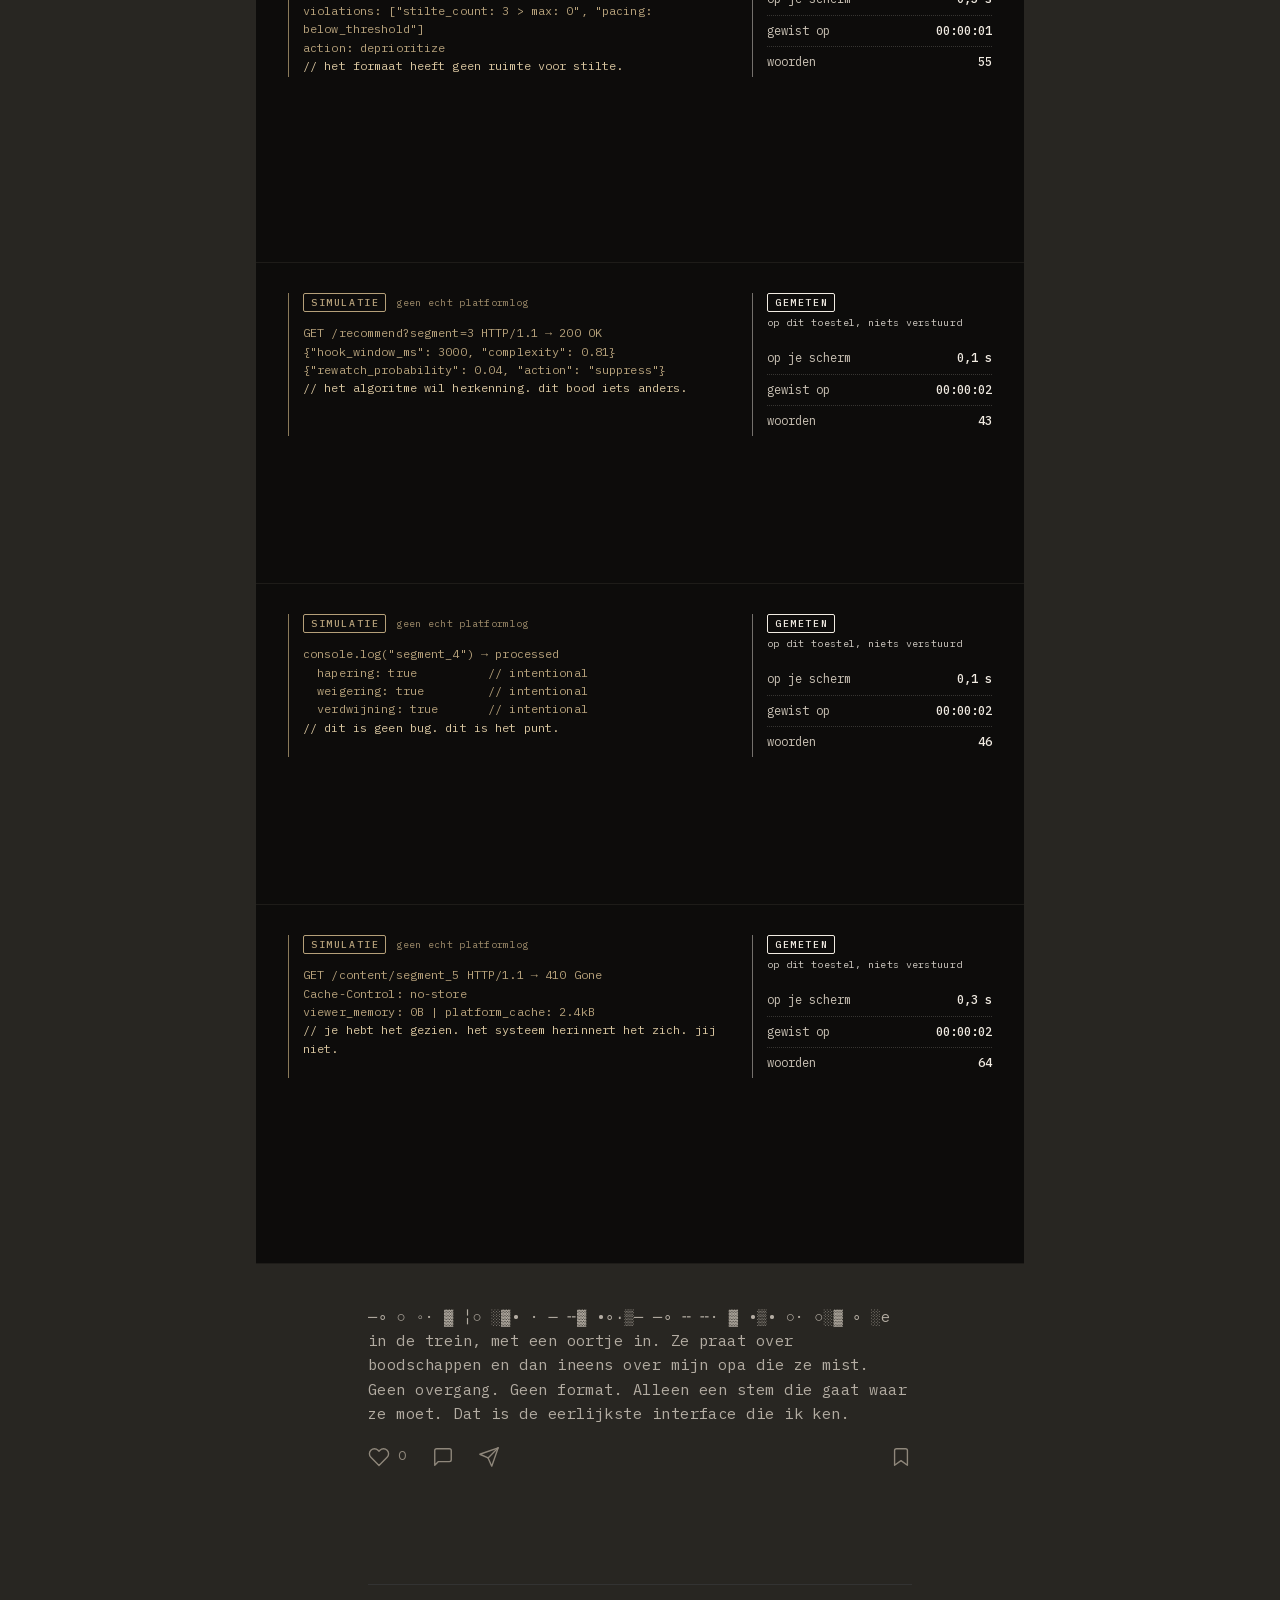
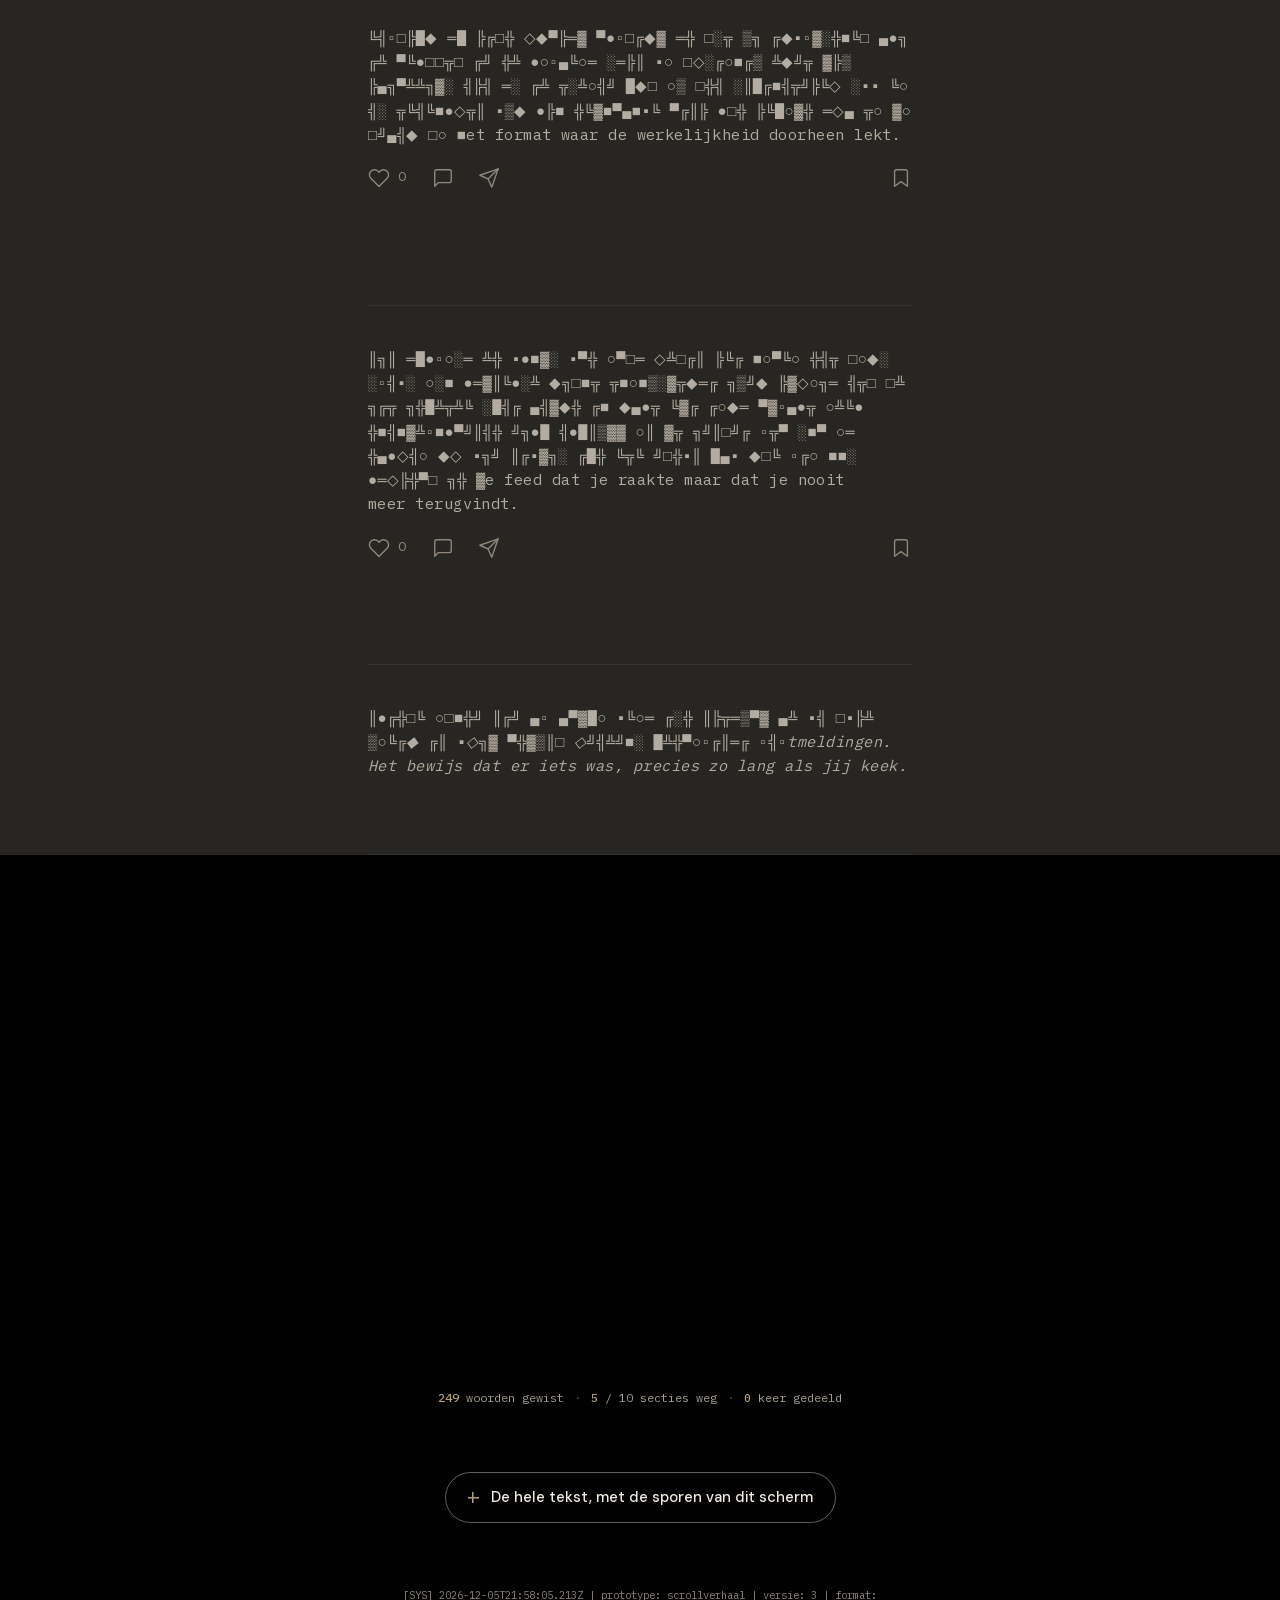
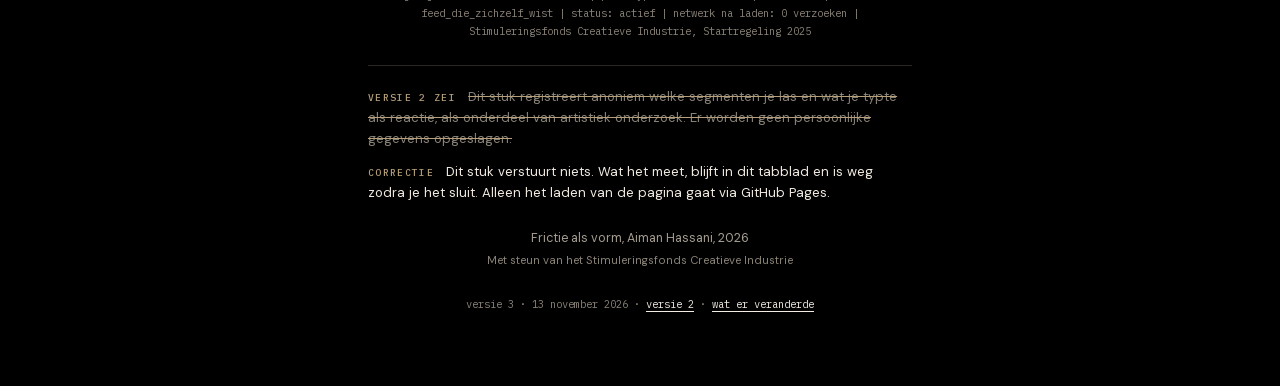
==== commit a05c66bc: "v3: drop the visible "Hele tekst bekijken" button (Aiman's feedback) Aiman: "its a scroll interface " ====
--- a/index.html
+++ b/index.html
@@ -1,6 +1,5 @@
 <!DOCTYPE html>
-<!-- Hoofdpagina: versie 3, gekozen door Aiman op 14 november 2026. Deze pagina is v3/index.html met aangepaste paden;
-     stijl, script en lettertypes komen uit v3/. Versie 2 staat ongewijzigd op v2/. -->
+<!-- Hoofdpagina: v3. Gemaakt met _tools/make_root.py uit v3/index.html; stijl, script en lettertypes komen uit v3/. -->
 <html lang="nl">
 <head>
   <meta charset="UTF-8">
@@ -21,6 +20,10 @@
 </head>
 <body>
 
+  <!-- Voor schermlezers en toetsenbord: de hele tekst, zonder wissen. Onzichtbaar tot je met Tab op
+       deze link komt. Wie scrolt, wordt naar beneden gedwongen en vindt de hele tekst na het einde. -->
+  <a class="skip-link" id="routeLink" href="#archief">Naar de hele tekst</a>
+
   <svg class="sprite" aria-hidden="true" focusable="false">
     <symbol id="i-heart" viewBox="0 0 24 24"><path d="M20.84 4.61a5.5 5.5 0 0 0-7.78 0L12 5.67l-1.06-1.06a5.5 5.5 0 0 0-7.78 7.78l1.06 1.06L12 21.23l7.78-7.78 1.06-1.06a5.5 5.5 0 0 0 0-7.78z"/></symbol>
     <symbol id="i-comment" viewBox="0 0 24 24"><path d="M21 15a2 2 0 0 1-2 2H7l-4 4V5a2 2 0 0 1 2-2h14a2 2 0 0 1 2 2z"/></symbol>
@@ -65,8 +68,6 @@
       </p>
       <p class="intro-caption" id="caption" tabindex="-1">Je kent dit format. Je hebt het duizend keer gezien. Iemand begint te praten, de caption is drie regels, je scrollt door.<span id="captionRest" hidden> Het algoritme zegt: deze persoon is 6,2 seconden je aandacht waard. Daarna: volgende.</span></p>
       <p class="intro-more"><button type="button" class="intro-more-link" id="moreBtn" aria-expanded="false" aria-controls="captionRest">lees meer</button></p>
-      <!-- Leesroute die niets wist: zoals "Vertaling bekijken" onder een post -->
-      <p class="intro-route"><a class="route-link" id="routeLink" href="#archief">Hele tekst bekijken</a></p>
     </div>
     <div class="scroll-indicator" id="scrollIndicator" aria-hidden="true">
       <svg width="26" height="26" viewBox="0 0 24 24" fill="none" stroke="currentColor" stroke-width="1.5" stroke-linecap="round" stroke-linejoin="round"><use href="#i-chevron"/></svg>
--- a/v3/style.css
+++ b/v3/style.css
@@ -130,6 +130,31 @@
   width: 0;
   height: 0;
   overflow: hidden;
+}
+
+/* De route naar de hele tekst, alleen voor toetsenbord en schermlezer. Wie scrolt, ziet hem niet:
+   het stuk dwingt je naar beneden, en de hele tekst staat pas na het einde. */
+.skip-link {
+  position: fixed;
+  top: 8px;
+  left: 8px;
+  z-index: 1000;
+  padding: 10px 14px;
+  font-family: var(--sans);
+  font-size: 0.9rem;
+  font-weight: 500;
+  color: var(--cream);
+  background: var(--void);
+  border-radius: 4px;
+  text-decoration: none;
+  transform: translateY(-200%);
+}
+
+.skip-link:focus,
+.skip-link:focus-visible {
+  transform: none;
+  outline: 2px solid var(--ghost);
+  outline-offset: 2px;
 }
 
 .sr-only {
@@ -347,24 +372,6 @@
 
 .intro-more-link:hover {
   color: #444;
-}
-
-/* Zoals "Vertaling bekijken" onder een post: klein, grijs, altijd vindbaar. */
-.intro-route {
-  margin-top: 14px;
-}
-
-.route-link {
-  font-size: 0.8rem;
-  font-weight: 500;
-  color: var(--platform-muted);
-  text-decoration: none;
-}
-
-.route-link:hover {
-  color: #444;
-  text-decoration: underline;
-  text-underline-offset: 3px;
 }
 
 .scroll-indicator {
@@ -1184,8 +1191,7 @@
 }
 
 body.is-dark .intro-meta,
-body.is-dark .intro-more-link,
-body.is-dark .route-link {
+body.is-dark .intro-more-link {
   color: var(--ash);
 }
 
